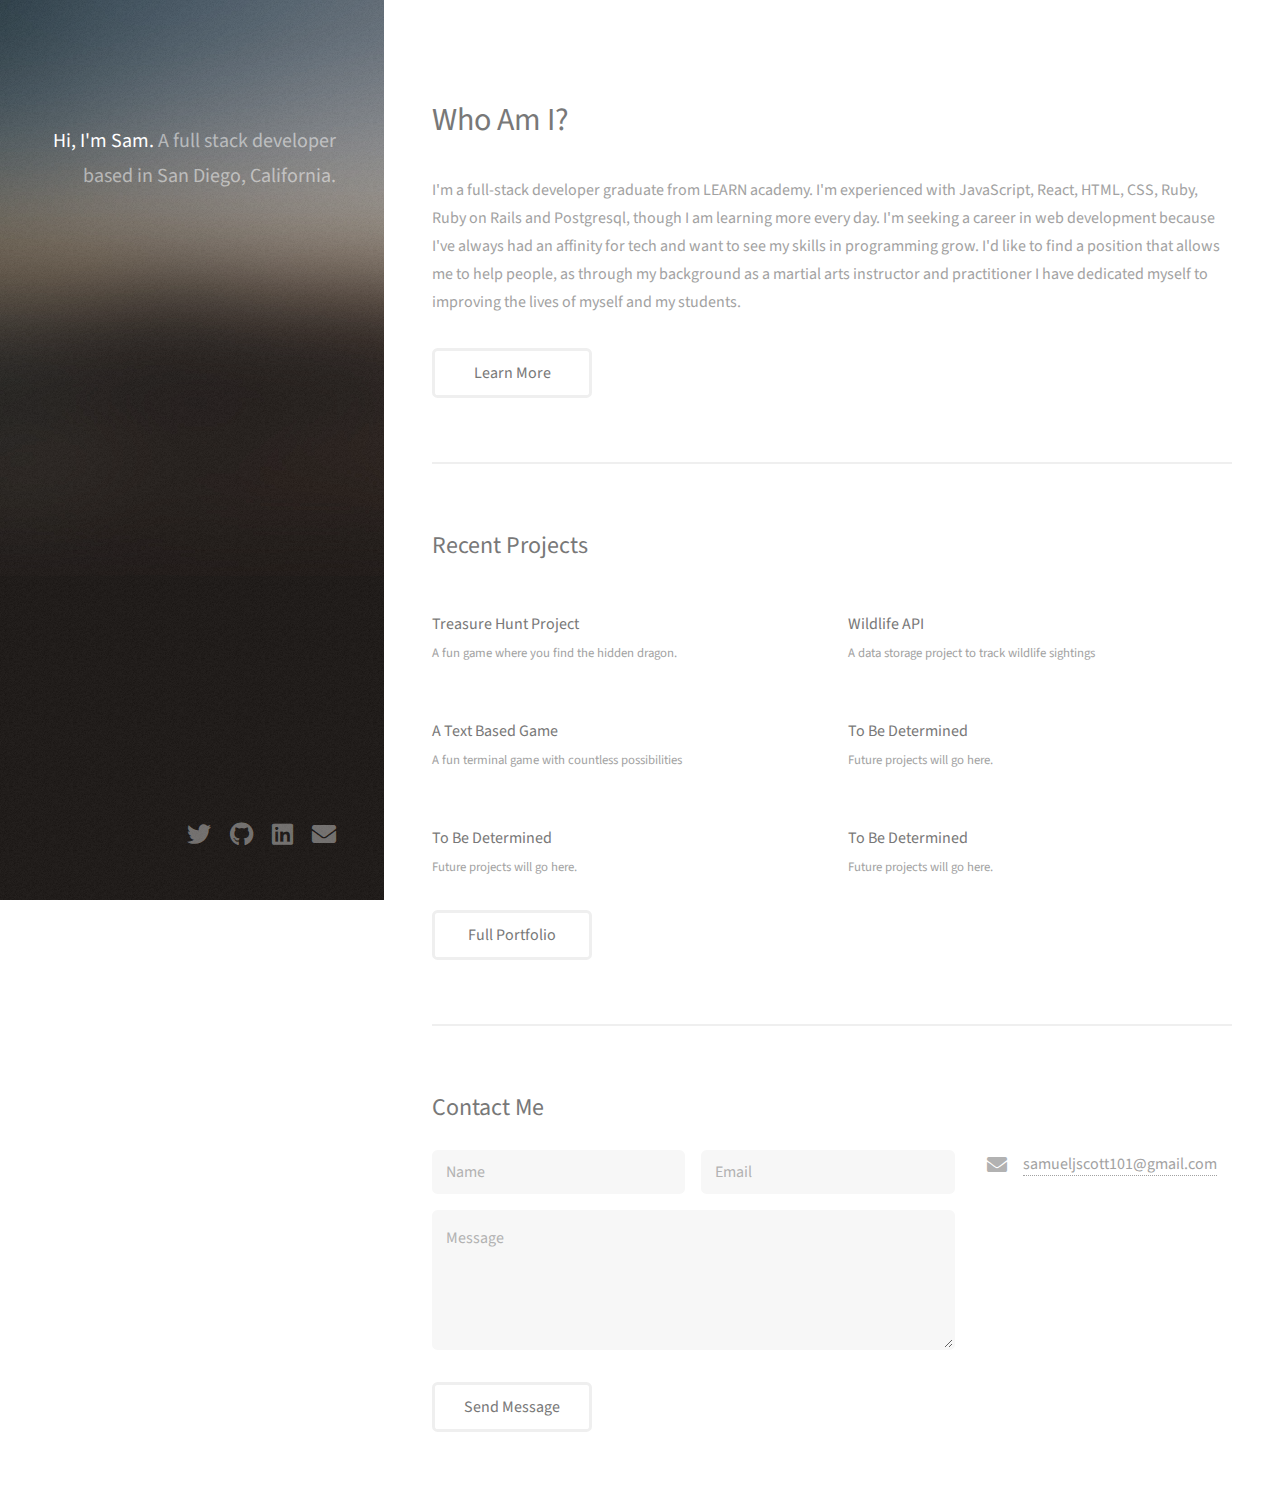
==== index.html @ 02904103 "first commit" ====
<!DOCTYPE HTML>
<!--
	Strata by HTML5 UP
	html5up.net | @ajlkn
	Free for personal and commercial use under the CCA 3.0 license (html5up.net/license)
-->
<html>
	<head>
		<title>My Portfolio</title>
		<meta charset="utf-8" />
		<meta name="viewport" content="width=device-width, initial-scale=1, user-scalable=no" />
		<link rel="stylesheet" href="assets/css/main.css" />
	</head>
	<body class="is-preload">

		<!-- Header -->
			<header id="header">
				<div class="inner">
					<a href="#" class="image avatar"><img src="https://media-exp1.licdn.com/dms/image/C4E03AQEOgPoeTINF5A/profile-displayphoto-shrink_200_200/0/1663002643532?e=1668643200&v=beta&t=92mUhHcbJYJAGzETKtUBp2yFVfrN0C6-hkwJCQL7qOs" alt="" /></a>
					<h1><strong>Hi, I'm Sam.</strong> A full<br />
					stack developer <br />
					based in San Diego, California.</h1>
				</div>
			</header>

		<!-- Main -->
			<div id="main">

				<!-- One -->
					<section id="one">
						<header class="major">
							<h2>Who Am I?</h2>
						</header>
						<p>		I'm a full-stack developer graduate from LEARN academy. I'm experienced with JavaScript, React, HTML, CSS, Ruby, Ruby on Rails and Postgresql, though I am learning more every day. I'm seeking a career in web development because I've always had an affinity for tech and want to see my skills in programming grow. I'd like to find a position that allows me to help people, as through my background as a martial arts instructor and practitioner I have dedicated myself to improving the lives of myself and my students.</p>
						<ul class="actions">
							<li><a href="#" class="button">Learn More</a></li>
						</ul>
					</section>

				<!-- Two -->
					<section id="two">
						<h2>Recent Projects</h2>
						<div class="row">
							<article class="col-6 col-12-xsmall work-item">
								<a href="sanjuel.github.io" class="image fit thumb"><img src="https://www.rd.com/wp-content/uploads/2020/01/GettyImages-154237046.jpg?resize=680,453" alt="" /></a>
								<h3>Treasure Hunt Project</h3>
								<p>A fun game where you find the hidden dragon.</p>
							</article>
							<article class="col-6 col-12-xsmall work-item">
								<a href="https://github.com/learn-academy-2022-echo/wildlife-tracker-sanjuel" class="image fit thumb"><img src="https://res.cloudinary.com/dtpgi0zck/image/upload/s--JolrvVlE--/c_fill,h_580,w_860/v1/EducationHub/photos/asian-elephant-family.jpg" alt="" /></a>
								<h3>Wildlife API</h3>
								<p>A data storage project to track wildlife sightings</p>
							</article>
							<article class="col-6 col-12-xsmall work-item">
								<a href="https://github.com/sanjuel/my-text-based-game" class="image fit thumb"><img src="https://media.istockphoto.com/photos/neon-sign-board-bar-open-picture-id1285323857?k=20&m=1285323857&s=612x612&w=0&h=jeiad3pO0yytY8AEU-sG7zMI-6wfxdQrDWWQQZ725_w=" alt="" /></a>
								<h3>A Text Based Game</h3>
								<p>A fun terminal game with countless possibilities</p>
							</article>
							<article class="col-6 col-12-xsmall work-item">
								<a href="images/fulls/04.jpg" class="image fit thumb"><img src="https://img.freepik.com/free-vector/neon-style-coming-soon-glowing-background-design_1017-25516.jpg?w=2000" alt="" /></a>
								<h3>To Be Determined</h3>
								<p>Future projects will go here.</p>
							</article>
							<article class="col-6 col-12-xsmall work-item">
								<a href="images/fulls/05.jpg" class="image fit thumb"><img src="https://img.freepik.com/free-vector/neon-style-coming-soon-glowing-background-design_1017-25516.jpg?w=2000" alt="" /></a>
								<h3>To Be Determined</h3>
								<p>Future projects will go here.</p>
							</article>
							<article class="col-6 col-12-xsmall work-item">
								<a href="images/fulls/06.jpg" class="image fit thumb"><img src="https://img.freepik.com/free-vector/neon-style-coming-soon-glowing-background-design_1017-25516.jpg?w=2000" alt="" /></a>
								<h3>To Be Determined</h3>
								<p>Future projects will go here.</p>
							</article>
						</div>
						<ul class="actions">
							<li><a href="#" class="button">Full Portfolio</a></li>
						</ul>
					</section>

				<!-- Three -->
					<section id="three">
						<h2>Contact Me</h2>
						<div class="row">
							<div class="col-8 col-12-small">
								<form method="post" action="#">
									<div class="row gtr-uniform gtr-50">
										<div class="col-6 col-12-xsmall"><input type="text" name="name" id="name" placeholder="Name" /></div>
										<div class="col-6 col-12-xsmall"><input type="email" name="email" id="email" placeholder="Email" /></div>
										<div class="col-12"><textarea name="message" id="message" placeholder="Message" rows="4"></textarea></div>
									</div>
								</form>
								<ul class="actions">
									<li><input type="submit" value="Send Message" /></li>
								</ul>
							</div>
							<div class="col-4 col-12-small">
								<ul class="labeled-icons">
									<li>
										<h3 class="icon solid fa-envelope"><span class="label">Email</span></h3>
										<a href="#">samueljscott101@gmail.com</a>
									</li>
								</ul>
							</div>
						</div>
					</section>

				<!-- Four -->
				<!--
					<section id="four">
						<h2>Elements</h2>

						<section>
							<h4>Text</h4>
							<p>This is <b>bold</b> and this is <strong>strong</strong>. This is <i>italic</i> and this is <em>emphasized</em>.
							This is <sup>superscript</sup> text and this is <sub>subscript</sub> text.
							This is <u>underlined</u> and this is code: <code>for (;;) { ... }</code>. Finally, <a href="#">this is a link</a>.</p>
							<hr />
							<header>
								<h4>Heading with a Subtitle</h4>
								<p>Lorem ipsum dolor sit amet nullam id egestas urna aliquam</p>
							</header>
							<p>Nunc lacinia ante nunc ac lobortis. Interdum adipiscing gravida odio porttitor sem non mi integer non faucibus ornare mi ut ante amet placerat aliquet. Volutpat eu sed ante lacinia sapien lorem accumsan varius montes viverra nibh in adipiscing blandit tempus accumsan.</p>
							<header>
								<h5>Heading with a Subtitle</h5>
								<p>Lorem ipsum dolor sit amet nullam id egestas urna aliquam</p>
							</header>
							<p>Nunc lacinia ante nunc ac lobortis. Interdum adipiscing gravida odio porttitor sem non mi integer non faucibus ornare mi ut ante amet placerat aliquet. Volutpat eu sed ante lacinia sapien lorem accumsan varius montes viverra nibh in adipiscing blandit tempus accumsan.</p>
							<hr />
							<h2>Heading Level 2</h2>
							<h3>Heading Level 3</h3>
							<h4>Heading Level 4</h4>
							<h5>Heading Level 5</h5>
							<h6>Heading Level 6</h6>
							<hr />
							<h5>Blockquote</h5>
							<blockquote>Fringilla nisl. Donec accumsan interdum nisi, quis tincidunt felis sagittis eget tempus euismod. Vestibulum ante ipsum primis in faucibus vestibulum. Blandit adipiscing eu felis iaculis volutpat ac adipiscing accumsan faucibus. Vestibulum ante ipsum primis in faucibus lorem ipsum dolor sit amet nullam adipiscing eu felis.</blockquote>
							<h5>Preformatted</h5>
							<pre><code>i = 0;

while (!deck.isInOrder()) {
print 'Iteration ' + i;
deck.shuffle();
i++;
}

print 'It took ' + i + ' iterations to sort the deck.';</code></pre>
						</section>

						<section>
							<h4>Lists</h4>
							<div class="row">
								<div class="col-6 col-12-xsmall">
									<h5>Unordered</h5>
									<ul>
										<li>Dolor pulvinar etiam magna etiam.</li>
										<li>Sagittis adipiscing lorem eleifend.</li>
										<li>Felis enim feugiat dolore viverra.</li>
									</ul>
									<h5>Alternate</h5>
									<ul class="alt">
										<li>Dolor pulvinar etiam magna etiam.</li>
										<li>Sagittis adipiscing lorem eleifend.</li>
										<li>Felis enim feugiat dolore viverra.</li>
									</ul>
								</div>
								<div class="col-6 col-12-xsmall">
									<h5>Ordered</h5>
									<ol>
										<li>Dolor pulvinar etiam magna etiam.</li>
										<li>Etiam vel felis at lorem sed viverra.</li>
										<li>Felis enim feugiat dolore viverra.</li>
										<li>Dolor pulvinar etiam magna etiam.</li>
										<li>Etiam vel felis at lorem sed viverra.</li>
										<li>Felis enim feugiat dolore viverra.</li>
									</ol>
									<h5>Icons</h5>
									<ul class="icons">
										<li><a href="#" class="icon brands fa-twitter"><span class="label">Twitter</span></a></li>
										<li><a href="#" class="icon brands fa-facebook-f"><span class="label">Facebook</span></a></li>
										<li><a href="#" class="icon brands fa-instagram"><span class="label">Instagram</span></a></li>
										<li><a href="#" class="icon brands fa-github"><span class="label">Github</span></a></li>
										<li><a href="#" class="icon brands fa-dribbble"><span class="label">Dribbble</span></a></li>
										<li><a href="#" class="icon brands fa-tumblr"><span class="label">Tumblr</span></a></li>
									</ul>
								</div>
							</div>
							<h5>Actions</h5>
							<ul class="actions">
								<li><a href="#" class="button primary">Default</a></li>
								<li><a href="#" class="button">Default</a></li>
							</ul>
							<ul class="actions small">
								<li><a href="#" class="button primary small">Small</a></li>
								<li><a href="#" class="button small">Small</a></li>
							</ul>
							<div class="row">
								<div class="col-6 col-12-small">
									<ul class="actions stacked">
										<li><a href="#" class="button primary">Default</a></li>
										<li><a href="#" class="button">Default</a></li>
									</ul>
								</div>
								<div class="col-6 col-12-small">
									<ul class="actions stacked">
										<li><a href="#" class="button primary small">Small</a></li>
										<li><a href="#" class="button small">Small</a></li>
									</ul>
								</div>
								<div class="col-6 col-12-small">
									<ul class="actions stacked">
										<li><a href="#" class="button primary fit">Default</a></li>
										<li><a href="#" class="button fit">Default</a></li>
									</ul>
								</div>
								<div class="col-6 col-12-small">
									<ul class="actions stacked">
										<li><a href="#" class="button primary small fit">Small</a></li>
										<li><a href="#" class="button small fit">Small</a></li>
									</ul>
								</div>
							</div>
						</section>

						<section>
							<h4>Table</h4>
							<h5>Default</h5>
							<div class="table-wrapper">
								<table>
									<thead>
										<tr>
											<th>Name</th>
											<th>Description</th>
											<th>Price</th>
										</tr>
									</thead>
									<tbody>
										<tr>
											<td>Item One</td>
											<td>Ante turpis integer aliquet porttitor.</td>
											<td>29.99</td>
										</tr>
										<tr>
											<td>Item Two</td>
											<td>Vis ac commodo adipiscing arcu aliquet.</td>
											<td>19.99</td>
										</tr>
										<tr>
											<td>Item Three</td>
											<td> Morbi faucibus arcu accumsan lorem.</td>
											<td>29.99</td>
										</tr>
										<tr>
											<td>Item Four</td>
											<td>Vitae integer tempus condimentum.</td>
											<td>19.99</td>
										</tr>
										<tr>
											<td>Item Five</td>
											<td>Ante turpis integer aliquet porttitor.</td>
											<td>29.99</td>
										</tr>
									</tbody>
									<tfoot>
										<tr>
											<td colspan="2"></td>
											<td>100.00</td>
										</tr>
									</tfoot>
								</table>
							</div>

							<h5>Alternate</h5>
							<div class="table-wrapper">
								<table class="alt">
									<thead>
										<tr>
											<th>Name</th>
											<th>Description</th>
											<th>Price</th>
										</tr>
									</thead>
									<tbody>
										<tr>
											<td>Item One</td>
											<td>Ante turpis integer aliquet porttitor.</td>
											<td>29.99</td>
										</tr>
										<tr>
											<td>Item Two</td>
											<td>Vis ac commodo adipiscing arcu aliquet.</td>
											<td>19.99</td>
										</tr>
										<tr>
											<td>Item Three</td>
											<td> Morbi faucibus arcu accumsan lorem.</td>
											<td>29.99</td>
										</tr>
										<tr>
											<td>Item Four</td>
											<td>Vitae integer tempus condimentum.</td>
											<td>19.99</td>
										</tr>
										<tr>
											<td>Item Five</td>
											<td>Ante turpis integer aliquet porttitor.</td>
											<td>29.99</td>
										</tr>
									</tbody>
									<tfoot>
										<tr>
											<td colspan="2"></td>
											<td>100.00</td>
										</tr>
									</tfoot>
								</table>
							</div>
						</section>

						<section>
							<h4>Buttons</h4>
							<ul class="actions">
								<li><a href="#" class="button primary">Primary</a></li>
								<li><a href="#" class="button">Default</a></li>
							</ul>
							<ul class="actions">
								<li><a href="#" class="button large">Large</a></li>
								<li><a href="#" class="button">Default</a></li>
								<li><a href="#" class="button small">Small</a></li>
							</ul>
							<ul class="actions fit">
								<li><a href="#" class="button primary fit">Fit</a></li>
								<li><a href="#" class="button fit">Fit</a></li>
							</ul>
							<ul class="actions fit small">
								<li><a href="#" class="button primary fit small">Fit + Small</a></li>
								<li><a href="#" class="button fit small">Fit + Small</a></li>
							</ul>
							<ul class="actions">
								<li><a href="#" class="button primary icon solid fa-download">Icon</a></li>
								<li><a href="#" class="button icon solid fa-download">Icon</a></li>
							</ul>
							<ul class="actions">
								<li><span class="button primary disabled">Primary</span></li>
								<li><span class="button disabled">Default</span></li>
							</ul>
						</section>

						<section>
							<h4>Form</h4>
							<form method="post" action="#">
								<div class="row gtr-uniform gtr-50">
									<div class="col-6 col-12-xsmall">
										<input type="text" name="demo-name" id="demo-name" value="" placeholder="Name" />
									</div>
									<div class="col-6 col-12-xsmall">
										<input type="email" name="demo-email" id="demo-email" value="" placeholder="Email" />
									</div>
									<div class="col-12">
										<select name="demo-category" id="demo-category">
											<option value="">- Category -</option>
											<option value="1">Manufacturing</option>
											<option value="1">Shipping</option>
											<option value="1">Administration</option>
											<option value="1">Human Resources</option>
										</select>
									</div>
									<div class="col-4 col-12-small">
										<input type="radio" id="demo-priority-low" name="demo-priority" checked>
										<label for="demo-priority-low">Low Priority</label>
									</div>
									<div class="col-4 col-12-small">
										<input type="radio" id="demo-priority-normal" name="demo-priority">
										<label for="demo-priority-normal">Normal Priority</label>
									</div>
									<div class="col-4 col-12-small">
										<input type="radio" id="demo-priority-high" name="demo-priority">
										<label for="demo-priority-high">High Priority</label>
									</div>
									<div class="col-6 col-12-small">
										<input type="checkbox" id="demo-copy" name="demo-copy">
										<label for="demo-copy">Email me a copy of this message</label>
									</div>
									<div class="col-6 col-12-small">
										<input type="checkbox" id="demo-human" name="demo-human" checked>
										<label for="demo-human">I am a human and not a robot</label>
									</div>
									<div class="col-12">
										<textarea name="demo-message" id="demo-message" placeholder="Enter your message" rows="6"></textarea>
									</div>
									<div class="col-12">
										<ul class="actions">
											<li><input type="submit" value="Send Message" class="primary" /></li>
											<li><input type="reset" value="Reset" /></li>
										</ul>
									</div>
								</div>
							</form>
						</section>

						<section>
							<h4>Image</h4>
							<h5>Fit</h5>
							<div class="box alt">
								<div class="row gtr-50 gtr-uniform">
									<div class="col-12"><span class="image fit"><img src="images/fulls/05.jpg" alt="" /></span></div>
									<div class="col-4"><span class="image fit"><img src="images/thumbs/01.jpg" alt="" /></span></div>
									<div class="col-4"><span class="image fit"><img src="images/thumbs/02.jpg" alt="" /></span></div>
									<div class="col-4"><span class="image fit"><img src="images/thumbs/03.jpg" alt="" /></span></div>
									<div class="col-4"><span class="image fit"><img src="images/thumbs/04.jpg" alt="" /></span></div>
									<div class="col-4"><span class="image fit"><img src="images/thumbs/05.jpg" alt="" /></span></div>
									<div class="col-4"><span class="image fit"><img src="images/thumbs/06.jpg" alt="" /></span></div>
									<div class="col-4"><span class="image fit"><img src="images/thumbs/03.jpg" alt="" /></span></div>
									<div class="col-4"><span class="image fit"><img src="images/thumbs/02.jpg" alt="" /></span></div>
									<div class="col-4"><span class="image fit"><img src="images/thumbs/01.jpg" alt="" /></span></div>
								</div>
							</div>
							<h5>Left &amp; Right</h5>
							<p><span class="image left"><img src="images/avatar.jpg" alt="" /></span>Fringilla nisl. Donec accumsan interdum nisi, quis tincidunt felis sagittis eget. tempus euismod. Vestibulum ante ipsum primis in faucibus vestibulum. Blandit adipiscing eu felis iaculis volutpat ac adipiscing accumsan eu faucibus. Integer ac pellentesque praesent tincidunt felis sagittis eget. tempus euismod. Vestibulum ante ipsum primis in faucibus vestibulum. Blandit adipiscing eu felis iaculis volutpat ac adipiscing accumsan eu faucibus. Integer ac pellentesque praesent. Donec accumsan interdum nisi, quis tincidunt felis sagittis eget. tempus euismod. Vestibulum ante ipsum primis in faucibus vestibulum. Blandit adipiscing eu felis iaculis volutpat ac adipiscing accumsan eu faucibus. Integer ac pellentesque praesent tincidunt felis sagittis eget. tempus euismod. Vestibulum ante ipsum primis in faucibus vestibulum. Blandit adipiscing eu felis iaculis volutpat ac adipiscing accumsan eu faucibus. Integer ac pellentesque praesent.</p>
							<p><span class="image right"><img src="images/avatar.jpg" alt="" /></span>Fringilla nisl. Donec accumsan interdum nisi, quis tincidunt felis sagittis eget. tempus euismod. Vestibulum ante ipsum primis in faucibus vestibulum. Blandit adipiscing eu felis iaculis volutpat ac adipiscing accumsan eu faucibus. Integer ac pellentesque praesent tincidunt felis sagittis eget. tempus euismod. Vestibulum ante ipsum primis in faucibus vestibulum. Blandit adipiscing eu felis iaculis volutpat ac adipiscing accumsan eu faucibus. Integer ac pellentesque praesent. Donec accumsan interdum nisi, quis tincidunt felis sagittis eget. tempus euismod. Vestibulum ante ipsum primis in faucibus vestibulum. Blandit adipiscing eu felis iaculis volutpat ac adipiscing accumsan eu faucibus. Integer ac pellentesque praesent tincidunt felis sagittis eget. tempus euismod. Vestibulum ante ipsum primis in faucibus vestibulum. Blandit adipiscing eu felis iaculis volutpat ac adipiscing accumsan eu faucibus. Integer ac pellentesque praesent.</p>
						</section>

					</section>
				-->

			</div>

		<!-- Footer -->
			<footer id="footer">
				<div class="inner">
					<ul class="icons">
						<li><a href="twitter.com" class="icon brands fa-twitter"><span class="label">Twitter</span></a></li>
						<li><a href="https://github.com/sanjuel" class="icon brands fa-github"><span class="label">Github</span></a></li>
						<li><a href="https://www.linkedin.com/in/samuel-scott-37a3511b7/" class="icon brands fa-linkedin"><span class="label">LinkedIn</span></a></li>
						<li><a href="#" class="icon solid fa-envelope"><span class="label">Email</span></a></li>
					</ul>
				</div>
			</footer>

		<!-- Scripts -->
			<script src="assets/js/jquery.min.js"></script>
			<script src="assets/js/jquery.poptrox.min.js"></script>
			<script src="assets/js/browser.min.js"></script>
			<script src="assets/js/breakpoints.min.js"></script>
			<script src="assets/js/util.js"></script>
			<script src="assets/js/main.js"></script>

	</body>
</html>
---- assets/css/main.css ----
@import url("fontawesome-all.min.css");
@import url("https://fonts.googleapis.com/css?family=Source+Sans+Pro:400,400italic");

/*
	Strata by HTML5 UP
	html5up.net | @ajlkn
	Free for personal and commercial use under the CCA 3.0 license (html5up.net/license)
*/

html, body, div, span, applet, object,
iframe, h1, h2, h3, h4, h5, h6, p, blockquote,
pre, a, abbr, acronym, address, big, cite,
code, del, dfn, em, img, ins, kbd, q, s, samp,
small, strike, strong, sub, sup, tt, var, b,
u, i, center, dl, dt, dd, ol, ul, li, fieldset,
form, label, legend, table, caption, tbody,
tfoot, thead, tr, th, td, article, aside,
canvas, details, embed, figure, figcaption,
footer, header, hgroup, menu, nav, output, ruby,
section, summary, time, mark, audio, video {
	margin: 0;
	padding: 0;
	border: 0;
	font-size: 100%;
	font: inherit;
	vertical-align: baseline;}

article, aside, details, figcaption, figure,
footer, header, hgroup, menu, nav, section {
	display: block;}

body {
	line-height: 1;
}

ol, ul {
	list-style: none;
}

blockquote, q {
	quotes: none;
}

	blockquote:before, blockquote:after, q:before, q:after {
		content: '';
		content: none;
	}

table {
	border-collapse: collapse;
	border-spacing: 0;
}

body {
	-webkit-text-size-adjust: none;
}

mark {
	background-color: transparent;
	color: inherit;
}

input::-moz-focus-inner {
	border: 0;
	padding: 0;
}

input, select, textarea {
	-moz-appearance: none;
	-webkit-appearance: none;
	-ms-appearance: none;
	appearance: none;
}

/* Basic */

	html {
		box-sizing: border-box;
	}

	*, *:before, *:after {
		box-sizing: inherit;
	}

	body {
		background: #fff;
	}

		body.is-preload *, body.is-preload *:before, body.is-preload *:after {
			-moz-animation: none !important;
			-webkit-animation: none !important;
			-ms-animation: none !important;
			animation: none !important;
			-moz-transition: none !important;
			-webkit-transition: none !important;
			-ms-transition: none !important;
			transition: none !important;
		}

	body, input, select, textarea {
		color: #a2a2a2;
		font-family: "Source Sans Pro", Helvetica, sans-serif;
		font-size: 16pt;
		font-weight: 400;
		line-height: 1.75em;
	}

	a {
		-moz-transition: color 0.2s ease-in-out, border-color 0.2s ease-in-out;
		-webkit-transition: color 0.2s ease-in-out, border-color 0.2s ease-in-out;
		-ms-transition: color 0.2s ease-in-out, border-color 0.2s ease-in-out;
		transition: color 0.2s ease-in-out, border-color 0.2s ease-in-out;
		border-bottom: dotted 1px;
		color: #49bf9d;
		text-decoration: none;
	}

		a:hover {
			border-bottom-color: transparent;
			color: #49bf9d !important;
			text-decoration: none;
		}

	strong, b {
		color: #787878;
		font-weight: 400;
	}

	em, i {
		font-style: italic;
	}

	p {
		margin: 0 0 2em 0;
	}

	h1, h2, h3, h4, h5, h6 {
		color: #787878;
		font-weight: 400;
		line-height: 1em;
		margin: 0 0 1em 0;
	}

		h1 a, h2 a, h3 a, h4 a, h5 a, h6 a {
			color: inherit;
			text-decoration: none;
		}

	h1 {
		font-size: 2em;
		line-height: 1.5em;
	}

	h2 {
		font-size: 1.5em;
		line-height: 1.5em;
	}

	h3 {
		font-size: 1.25em;
		line-height: 1.5em;
	}

	h4 {
		font-size: 1.1em;
		line-height: 1.5em;
	}

	h5 {
		font-size: 0.9em;
		line-height: 1.5em;
	}

	h6 {
		font-size: 0.7em;
		line-height: 1.5em;
	}

	sub {
		font-size: 0.8em;
		position: relative;
		top: 0.5em;
	}

	sup {
		font-size: 0.8em;
		position: relative;
		top: -0.5em;
	}

	hr {
		border: 0;
		border-bottom: solid 2px #efefef;
		margin: 2em 0;
	}

		hr.major {
			margin: 3em 0;
		}

	blockquote {
		border-left: solid 6px #efefef;
		font-style: italic;
		margin: 0 0 2em 0;
		padding: 0.5em 0 0.5em 1.5em;
	}

	code {
		background: #f7f7f7;
		border-radius: 0.35em;
		border: solid 2px #efefef;
		font-family: "Courier New", monospace;
		font-size: 0.9em;
		margin: 0 0.25em;
		padding: 0.25em 0.65em;
	}

	pre {
		-webkit-overflow-scrolling: touch;
		font-family: "Courier New", monospace;
		font-size: 0.9em;
		margin: 0 0 2em 0;
	}

		pre code {
			display: block;
			line-height: 1.75em;
			padding: 1em 1.5em;
			overflow-x: auto;
		}

	.align-left {
		text-align: left;
	}

	.align-center {
		text-align: center;
	}

	.align-right {
		text-align: right;
	}

/* Container */

	.container {
		margin: 0 auto;
		max-width: calc(100% - 4em);
		width: 100%;
	}

		.container.xsmall {
			width: 25%;
		}

		.container.small {
			width: 50%;
		}

		.container.medium {
			width: 75%;
		}

		.container.large {
			width: 125%;
		}

		.container.xlarge {
			width: 150%;
		}

		.container.max {
			width: 100%;
		}

		@media screen and (max-width: 980px) {

			.container {
				width: 100% !important;
				max-width: 100% !important;
			}

		}

		@media screen and (max-width: 480px) {

			.container {
				max-width: calc(100% - 3em);
			}

		}

/* Row */

	.row {
		display: flex;
		flex-wrap: wrap;
		box-sizing: border-box;
		align-items: stretch;
	}

		.row > * {
			box-sizing: border-box;
		}

		.row.gtr-uniform > * > :last-child {
			margin-bottom: 0;
		}

		.row.aln-left {
			justify-content: flex-start;
		}

		.row.aln-center {
			justify-content: center;
		}

		.row.aln-right {
			justify-content: flex-end;
		}

		.row.aln-top {
			align-items: flex-start;
		}

		.row.aln-middle {
			align-items: center;
		}

		.row.aln-bottom {
			align-items: flex-end;
		}

		.row > .imp {
			order: -1;
		}

		.row > .col-1 {
			width: 8.33333%;
		}

		.row > .off-1 {
			margin-left: 8.33333%;
		}

		.row > .col-2 {
			width: 16.66667%;
		}

		.row > .off-2 {
			margin-left: 16.66667%;
		}

		.row > .col-3 {
			width: 25%;
		}

		.row > .off-3 {
			margin-left: 25%;
		}

		.row > .col-4 {
			width: 33.33333%;
		}

		.row > .off-4 {
			margin-left: 33.33333%;
		}

		.row > .col-5 {
			width: 41.66667%;
		}

		.row > .off-5 {
			margin-left: 41.66667%;
		}

		.row > .col-6 {
			width: 50%;
		}

		.row > .off-6 {
			margin-left: 50%;
		}

		.row > .col-7 {
			width: 58.33333%;
		}

		.row > .off-7 {
			margin-left: 58.33333%;
		}

		.row > .col-8 {
			width: 66.66667%;
		}

		.row > .off-8 {
			margin-left: 66.66667%;
		}

		.row > .col-9 {
			width: 75%;
		}

		.row > .off-9 {
			margin-left: 75%;
		}

		.row > .col-10 {
			width: 83.33333%;
		}

		.row > .off-10 {
			margin-left: 83.33333%;
		}

		.row > .col-11 {
			width: 91.66667%;
		}

		.row > .off-11 {
			margin-left: 91.66667%;
		}

		.row > .col-12 {
			width: 100%;
		}

		.row > .off-12 {
			margin-left: 100%;
		}

		.row.gtr-0 {
			margin-top: 0;
			margin-left: 0em;
		}

			.row.gtr-0 > * {
				padding: 0 0 0 0em;
			}

			.row.gtr-0.gtr-uniform {
				margin-top: 0em;
			}

				.row.gtr-0.gtr-uniform > * {
					padding-top: 0em;
				}

		.row.gtr-25 {
			margin-top: 0;
			margin-left: -0.625em;
		}

			.row.gtr-25 > * {
				padding: 0 0 0 0.625em;
			}

			.row.gtr-25.gtr-uniform {
				margin-top: -0.625em;
			}

				.row.gtr-25.gtr-uniform > * {
					padding-top: 0.625em;
				}

		.row.gtr-50 {
			margin-top: 0;
			margin-left: -1.25em;
		}

			.row.gtr-50 > * {
				padding: 0 0 0 1.25em;
			}

			.row.gtr-50.gtr-uniform {
				margin-top: -1.25em;
			}

				.row.gtr-50.gtr-uniform > * {
					padding-top: 1.25em;
				}

		.row {
			margin-top: 0;
			margin-left: -2.5em;
		}

			.row > * {
				padding: 0 0 0 2.5em;
			}

			.row.gtr-uniform {
				margin-top: -2.5em;
			}

				.row.gtr-uniform > * {
					padding-top: 2.5em;
				}

		.row.gtr-150 {
			margin-top: 0;
			margin-left: -3.75em;
		}

			.row.gtr-150 > * {
				padding: 0 0 0 3.75em;
			}

			.row.gtr-150.gtr-uniform {
				margin-top: -3.75em;
			}

				.row.gtr-150.gtr-uniform > * {
					padding-top: 3.75em;
				}

		.row.gtr-200 {
			margin-top: 0;
			margin-left: -5em;
		}

			.row.gtr-200 > * {
				padding: 0 0 0 5em;
			}

			.row.gtr-200.gtr-uniform {
				margin-top: -5em;
			}

				.row.gtr-200.gtr-uniform > * {
					padding-top: 5em;
				}

		@media screen and (max-width: 1800px) {

			.row {
				display: flex;
				flex-wrap: wrap;
				box-sizing: border-box;
				align-items: stretch;
			}

				.row > * {
					box-sizing: border-box;
				}

				.row.gtr-uniform > * > :last-child {
					margin-bottom: 0;
				}

				.row.aln-left {
					justify-content: flex-start;
				}

				.row.aln-center {
					justify-content: center;
				}

				.row.aln-right {
					justify-content: flex-end;
				}

				.row.aln-top {
					align-items: flex-start;
				}

				.row.aln-middle {
					align-items: center;
				}

				.row.aln-bottom {
					align-items: flex-end;
				}

				.row > .imp-xlarge {
					order: -1;
				}

				.row > .col-1-xlarge {
					width: 8.33333%;
				}

				.row > .off-1-xlarge {
					margin-left: 8.33333%;
				}

				.row > .col-2-xlarge {
					width: 16.66667%;
				}

				.row > .off-2-xlarge {
					margin-left: 16.66667%;
				}

				.row > .col-3-xlarge {
					width: 25%;
				}

				.row > .off-3-xlarge {
					margin-left: 25%;
				}

				.row > .col-4-xlarge {
					width: 33.33333%;
				}

				.row > .off-4-xlarge {
					margin-left: 33.33333%;
				}

				.row > .col-5-xlarge {
					width: 41.66667%;
				}

				.row > .off-5-xlarge {
					margin-left: 41.66667%;
				}

				.row > .col-6-xlarge {
					width: 50%;
				}

				.row > .off-6-xlarge {
					margin-left: 50%;
				}

				.row > .col-7-xlarge {
					width: 58.33333%;
				}

				.row > .off-7-xlarge {
					margin-left: 58.33333%;
				}

				.row > .col-8-xlarge {
					width: 66.66667%;
				}

				.row > .off-8-xlarge {
					margin-left: 66.66667%;
				}

				.row > .col-9-xlarge {
					width: 75%;
				}

				.row > .off-9-xlarge {
					margin-left: 75%;
				}

				.row > .col-10-xlarge {
					width: 83.33333%;
				}

				.row > .off-10-xlarge {
					margin-left: 83.33333%;
				}

				.row > .col-11-xlarge {
					width: 91.66667%;
				}

				.row > .off-11-xlarge {
					margin-left: 91.66667%;
				}

				.row > .col-12-xlarge {
					width: 100%;
				}

				.row > .off-12-xlarge {
					margin-left: 100%;
				}

				.row.gtr-0 {
					margin-top: 0;
					margin-left: 0em;
				}

					.row.gtr-0 > * {
						padding: 0 0 0 0em;
					}

					.row.gtr-0.gtr-uniform {
						margin-top: 0em;
					}

						.row.gtr-0.gtr-uniform > * {
							padding-top: 0em;
						}

				.row.gtr-25 {
					margin-top: 0;
					margin-left: -0.625em;
				}

					.row.gtr-25 > * {
						padding: 0 0 0 0.625em;
					}

					.row.gtr-25.gtr-uniform {
						margin-top: -0.625em;
					}

						.row.gtr-25.gtr-uniform > * {
							padding-top: 0.625em;
						}

				.row.gtr-50 {
					margin-top: 0;
					margin-left: -1.25em;
				}

					.row.gtr-50 > * {
						padding: 0 0 0 1.25em;
					}

					.row.gtr-50.gtr-uniform {
						margin-top: -1.25em;
					}

						.row.gtr-50.gtr-uniform > * {
							padding-top: 1.25em;
						}

				.row {
					margin-top: 0;
					margin-left: -2.5em;
				}

					.row > * {
						padding: 0 0 0 2.5em;
					}

					.row.gtr-uniform {
						margin-top: -2.5em;
					}

						.row.gtr-uniform > * {
							padding-top: 2.5em;
						}

				.row.gtr-150 {
					margin-top: 0;
					margin-left: -3.75em;
				}

					.row.gtr-150 > * {
						padding: 0 0 0 3.75em;
					}

					.row.gtr-150.gtr-uniform {
						margin-top: -3.75em;
					}

						.row.gtr-150.gtr-uniform > * {
							padding-top: 3.75em;
						}

				.row.gtr-200 {
					margin-top: 0;
					margin-left: -5em;
				}

					.row.gtr-200 > * {
						padding: 0 0 0 5em;
					}

					.row.gtr-200.gtr-uniform {
						margin-top: -5em;
					}

						.row.gtr-200.gtr-uniform > * {
							padding-top: 5em;
						}

		}

		@media screen and (max-width: 1280px) {

			.row {
				display: flex;
				flex-wrap: wrap;
				box-sizing: border-box;
				align-items: stretch;
			}

				.row > * {
					box-sizing: border-box;
				}

				.row.gtr-uniform > * > :last-child {
					margin-bottom: 0;
				}

				.row.aln-left {
					justify-content: flex-start;
				}

				.row.aln-center {
					justify-content: center;
				}

				.row.aln-right {
					justify-content: flex-end;
				}

				.row.aln-top {
					align-items: flex-start;
				}

				.row.aln-middle {
					align-items: center;
				}

				.row.aln-bottom {
					align-items: flex-end;
				}

				.row > .imp-large {
					order: -1;
				}

				.row > .col-1-large {
					width: 8.33333%;
				}

				.row > .off-1-large {
					margin-left: 8.33333%;
				}

				.row > .col-2-large {
					width: 16.66667%;
				}

				.row > .off-2-large {
					margin-left: 16.66667%;
				}

				.row > .col-3-large {
					width: 25%;
				}

				.row > .off-3-large {
					margin-left: 25%;
				}

				.row > .col-4-large {
					width: 33.33333%;
				}

				.row > .off-4-large {
					margin-left: 33.33333%;
				}

				.row > .col-5-large {
					width: 41.66667%;
				}

				.row > .off-5-large {
					margin-left: 41.66667%;
				}

				.row > .col-6-large {
					width: 50%;
				}

				.row > .off-6-large {
					margin-left: 50%;
				}

				.row > .col-7-large {
					width: 58.33333%;
				}

				.row > .off-7-large {
					margin-left: 58.33333%;
				}

				.row > .col-8-large {
					width: 66.66667%;
				}

				.row > .off-8-large {
					margin-left: 66.66667%;
				}

				.row > .col-9-large {
					width: 75%;
				}

				.row > .off-9-large {
					margin-left: 75%;
				}

				.row > .col-10-large {
					width: 83.33333%;
				}

				.row > .off-10-large {
					margin-left: 83.33333%;
				}

				.row > .col-11-large {
					width: 91.66667%;
				}

				.row > .off-11-large {
					margin-left: 91.66667%;
				}

				.row > .col-12-large {
					width: 100%;
				}

				.row > .off-12-large {
					margin-left: 100%;
				}

				.row.gtr-0 {
					margin-top: 0;
					margin-left: 0em;
				}

					.row.gtr-0 > * {
						padding: 0 0 0 0em;
					}

					.row.gtr-0.gtr-uniform {
						margin-top: 0em;
					}

						.row.gtr-0.gtr-uniform > * {
							padding-top: 0em;
						}

				.row.gtr-25 {
					margin-top: 0;
					margin-left: -0.5em;
				}

					.row.gtr-25 > * {
						padding: 0 0 0 0.5em;
					}

					.row.gtr-25.gtr-uniform {
						margin-top: -0.5em;
					}

						.row.gtr-25.gtr-uniform > * {
							padding-top: 0.5em;
						}

				.row.gtr-50 {
					margin-top: 0;
					margin-left: -1em;
				}

					.row.gtr-50 > * {
						padding: 0 0 0 1em;
					}

					.row.gtr-50.gtr-uniform {
						margin-top: -1em;
					}

						.row.gtr-50.gtr-uniform > * {
							padding-top: 1em;
						}

				.row {
					margin-top: 0;
					margin-left: -2em;
				}

					.row > * {
						padding: 0 0 0 2em;
					}

					.row.gtr-uniform {
						margin-top: -2em;
					}

						.row.gtr-uniform > * {
							padding-top: 2em;
						}

				.row.gtr-150 {
					margin-top: 0;
					margin-left: -3em;
				}

					.row.gtr-150 > * {
						padding: 0 0 0 3em;
					}

					.row.gtr-150.gtr-uniform {
						margin-top: -3em;
					}

						.row.gtr-150.gtr-uniform > * {
							padding-top: 3em;
						}

				.row.gtr-200 {
					margin-top: 0;
					margin-left: -4em;
				}

					.row.gtr-200 > * {
						padding: 0 0 0 4em;
					}

					.row.gtr-200.gtr-uniform {
						margin-top: -4em;
					}

						.row.gtr-200.gtr-uniform > * {
							padding-top: 4em;
						}

		}

		@media screen and (max-width: 980px) {

			.row {
				display: flex;
				flex-wrap: wrap;
				box-sizing: border-box;
				align-items: stretch;
			}

				.row > * {
					box-sizing: border-box;
				}

				.row.gtr-uniform > * > :last-child {
					margin-bottom: 0;
				}

				.row.aln-left {
					justify-content: flex-start;
				}

				.row.aln-center {
					justify-content: center;
				}

				.row.aln-right {
					justify-content: flex-end;
				}

				.row.aln-top {
					align-items: flex-start;
				}

				.row.aln-middle {
					align-items: center;
				}

				.row.aln-bottom {
					align-items: flex-end;
				}

				.row > .imp-medium {
					order: -1;
				}

				.row > .col-1-medium {
					width: 8.33333%;
				}

				.row > .off-1-medium {
					margin-left: 8.33333%;
				}

				.row > .col-2-medium {
					width: 16.66667%;
				}

				.row > .off-2-medium {
					margin-left: 16.66667%;
				}

				.row > .col-3-medium {
					width: 25%;
				}

				.row > .off-3-medium {
					margin-left: 25%;
				}

				.row > .col-4-medium {
					width: 33.33333%;
				}

				.row > .off-4-medium {
					margin-left: 33.33333%;
				}

				.row > .col-5-medium {
					width: 41.66667%;
				}

				.row > .off-5-medium {
					margin-left: 41.66667%;
				}

				.row > .col-6-medium {
					width: 50%;
				}

				.row > .off-6-medium {
					margin-left: 50%;
				}

				.row > .col-7-medium {
					width: 58.33333%;
				}

				.row > .off-7-medium {
					margin-left: 58.33333%;
				}

				.row > .col-8-medium {
					width: 66.66667%;
				}

				.row > .off-8-medium {
					margin-left: 66.66667%;
				}

				.row > .col-9-medium {
					width: 75%;
				}

				.row > .off-9-medium {
					margin-left: 75%;
				}

				.row > .col-10-medium {
					width: 83.33333%;
				}

				.row > .off-10-medium {
					margin-left: 83.33333%;
				}

				.row > .col-11-medium {
					width: 91.66667%;
				}

				.row > .off-11-medium {
					margin-left: 91.66667%;
				}

				.row > .col-12-medium {
					width: 100%;
				}

				.row > .off-12-medium {
					margin-left: 100%;
				}

				.row.gtr-0 {
					margin-top: 0;
					margin-left: 0em;
				}

					.row.gtr-0 > * {
						padding: 0 0 0 0em;
					}

					.row.gtr-0.gtr-uniform {
						margin-top: 0em;
					}

						.row.gtr-0.gtr-uniform > * {
							padding-top: 0em;
						}

				.row.gtr-25 {
					margin-top: 0;
					margin-left: -0.5em;
				}

					.row.gtr-25 > * {
						padding: 0 0 0 0.5em;
					}

					.row.gtr-25.gtr-uniform {
						margin-top: -0.5em;
					}

						.row.gtr-25.gtr-uniform > * {
							padding-top: 0.5em;
						}

				.row.gtr-50 {
					margin-top: 0;
					margin-left: -1em;
				}

					.row.gtr-50 > * {
						padding: 0 0 0 1em;
					}

					.row.gtr-50.gtr-uniform {
						margin-top: -1em;
					}

						.row.gtr-50.gtr-uniform > * {
							padding-top: 1em;
						}

				.row {
					margin-top: 0;
					margin-left: -2em;
				}

					.row > * {
						padding: 0 0 0 2em;
					}

					.row.gtr-uniform {
						margin-top: -2em;
					}

						.row.gtr-uniform > * {
							padding-top: 2em;
						}

				.row.gtr-150 {
					margin-top: 0;
					margin-left: -3em;
				}

					.row.gtr-150 > * {
						padding: 0 0 0 3em;
					}

					.row.gtr-150.gtr-uniform {
						margin-top: -3em;
					}

						.row.gtr-150.gtr-uniform > * {
							padding-top: 3em;
						}

				.row.gtr-200 {
					margin-top: 0;
					margin-left: -4em;
				}

					.row.gtr-200 > * {
						padding: 0 0 0 4em;
					}

					.row.gtr-200.gtr-uniform {
						margin-top: -4em;
					}

						.row.gtr-200.gtr-uniform > * {
							padding-top: 4em;
						}

		}

		@media screen and (max-width: 736px) {

			.row {
				display: flex;
				flex-wrap: wrap;
				box-sizing: border-box;
				align-items: stretch;
			}

				.row > * {
					box-sizing: border-box;
				}

				.row.gtr-uniform > * > :last-child {
					margin-bottom: 0;
				}

				.row.aln-left {
					justify-content: flex-start;
				}

				.row.aln-center {
					justify-content: center;
				}

				.row.aln-right {
					justify-content: flex-end;
				}

				.row.aln-top {
					align-items: flex-start;
				}

				.row.aln-middle {
					align-items: center;
				}

				.row.aln-bottom {
					align-items: flex-end;
				}

				.row > .imp-small {
					order: -1;
				}

				.row > .col-1-small {
					width: 8.33333%;
				}

				.row > .off-1-small {
					margin-left: 8.33333%;
				}

				.row > .col-2-small {
					width: 16.66667%;
				}

				.row > .off-2-small {
					margin-left: 16.66667%;
				}

				.row > .col-3-small {
					width: 25%;
				}

				.row > .off-3-small {
					margin-left: 25%;
				}

				.row > .col-4-small {
					width: 33.33333%;
				}

				.row > .off-4-small {
					margin-left: 33.33333%;
				}

				.row > .col-5-small {
					width: 41.66667%;
				}

				.row > .off-5-small {
					margin-left: 41.66667%;
				}

				.row > .col-6-small {
					width: 50%;
				}

				.row > .off-6-small {
					margin-left: 50%;
				}

				.row > .col-7-small {
					width: 58.33333%;
				}

				.row > .off-7-small {
					margin-left: 58.33333%;
				}

				.row > .col-8-small {
					width: 66.66667%;
				}

				.row > .off-8-small {
					margin-left: 66.66667%;
				}

				.row > .col-9-small {
					width: 75%;
				}

				.row > .off-9-small {
					margin-left: 75%;
				}

				.row > .col-10-small {
					width: 83.33333%;
				}

				.row > .off-10-small {
					margin-left: 83.33333%;
				}

				.row > .col-11-small {
					width: 91.66667%;
				}

				.row > .off-11-small {
					margin-left: 91.66667%;
				}

				.row > .col-12-small {
					width: 100%;
				}

				.row > .off-12-small {
					margin-left: 100%;
				}

				.row.gtr-0 {
					margin-top: 0;
					margin-left: 0em;
				}

					.row.gtr-0 > * {
						padding: 0 0 0 0em;
					}

					.row.gtr-0.gtr-uniform {
						margin-top: 0em;
					}

						.row.gtr-0.gtr-uniform > * {
							padding-top: 0em;
						}

				.row.gtr-25 {
					margin-top: 0;
					margin-left: -0.375em;
				}

					.row.gtr-25 > * {
						padding: 0 0 0 0.375em;
					}

					.row.gtr-25.gtr-uniform {
						margin-top: -0.375em;
					}

						.row.gtr-25.gtr-uniform > * {
							padding-top: 0.375em;
						}

				.row.gtr-50 {
					margin-top: 0;
					margin-left: -0.75em;
				}

					.row.gtr-50 > * {
						padding: 0 0 0 0.75em;
					}

					.row.gtr-50.gtr-uniform {
						margin-top: -0.75em;
					}

						.row.gtr-50.gtr-uniform > * {
							padding-top: 0.75em;
						}

				.row {
					margin-top: 0;
					margin-left: -1.5em;
				}

					.row > * {
						padding: 0 0 0 1.5em;
					}

					.row.gtr-uniform {
						margin-top: -1.5em;
					}

						.row.gtr-uniform > * {
							padding-top: 1.5em;
						}

				.row.gtr-150 {
					margin-top: 0;
					margin-left: -2.25em;
				}

					.row.gtr-150 > * {
						padding: 0 0 0 2.25em;
					}

					.row.gtr-150.gtr-uniform {
						margin-top: -2.25em;
					}

						.row.gtr-150.gtr-uniform > * {
							padding-top: 2.25em;
						}

				.row.gtr-200 {
					margin-top: 0;
					margin-left: -3em;
				}

					.row.gtr-200 > * {
						padding: 0 0 0 3em;
					}

					.row.gtr-200.gtr-uniform {
						margin-top: -3em;
					}

						.row.gtr-200.gtr-uniform > * {
							padding-top: 3em;
						}

		}

		@media screen and (max-width: 480px) {

			.row {
				display: flex;
				flex-wrap: wrap;
				box-sizing: border-box;
				align-items: stretch;
			}

				.row > * {
					box-sizing: border-box;
				}

				.row.gtr-uniform > * > :last-child {
					margin-bottom: 0;
				}

				.row.aln-left {
					justify-content: flex-start;
				}

				.row.aln-center {
					justify-content: center;
				}

				.row.aln-right {
					justify-content: flex-end;
				}

				.row.aln-top {
					align-items: flex-start;
				}

				.row.aln-middle {
					align-items: center;
				}

				.row.aln-bottom {
					align-items: flex-end;
				}

				.row > .imp-xsmall {
					order: -1;
				}

				.row > .col-1-xsmall {
					width: 8.33333%;
				}

				.row > .off-1-xsmall {
					margin-left: 8.33333%;
				}

				.row > .col-2-xsmall {
					width: 16.66667%;
				}

				.row > .off-2-xsmall {
					margin-left: 16.66667%;
				}

				.row > .col-3-xsmall {
					width: 25%;
				}

				.row > .off-3-xsmall {
					margin-left: 25%;
				}

				.row > .col-4-xsmall {
					width: 33.33333%;
				}

				.row > .off-4-xsmall {
					margin-left: 33.33333%;
				}

				.row > .col-5-xsmall {
					width: 41.66667%;
				}

				.row > .off-5-xsmall {
					margin-left: 41.66667%;
				}

				.row > .col-6-xsmall {
					width: 50%;
				}

				.row > .off-6-xsmall {
					margin-left: 50%;
				}

				.row > .col-7-xsmall {
					width: 58.33333%;
				}

				.row > .off-7-xsmall {
					margin-left: 58.33333%;
				}

				.row > .col-8-xsmall {
					width: 66.66667%;
				}

				.row > .off-8-xsmall {
					margin-left: 66.66667%;
				}

				.row > .col-9-xsmall {
					width: 75%;
				}

				.row > .off-9-xsmall {
					margin-left: 75%;
				}

				.row > .col-10-xsmall {
					width: 83.33333%;
				}

				.row > .off-10-xsmall {
					margin-left: 83.33333%;
				}

				.row > .col-11-xsmall {
					width: 91.66667%;
				}

				.row > .off-11-xsmall {
					margin-left: 91.66667%;
				}

				.row > .col-12-xsmall {
					width: 100%;
				}

				.row > .off-12-xsmall {
					margin-left: 100%;
				}

				.row.gtr-0 {
					margin-top: 0;
					margin-left: 0em;
				}

					.row.gtr-0 > * {
						padding: 0 0 0 0em;
					}

					.row.gtr-0.gtr-uniform {
						margin-top: 0em;
					}

						.row.gtr-0.gtr-uniform > * {
							padding-top: 0em;
						}

				.row.gtr-25 {
					margin-top: 0;
					margin-left: -0.375em;
				}

					.row.gtr-25 > * {
						padding: 0 0 0 0.375em;
					}

					.row.gtr-25.gtr-uniform {
						margin-top: -0.375em;
					}

						.row.gtr-25.gtr-uniform > * {
							padding-top: 0.375em;
						}

				.row.gtr-50 {
					margin-top: 0;
					margin-left: -0.75em;
				}

					.row.gtr-50 > * {
						padding: 0 0 0 0.75em;
					}

					.row.gtr-50.gtr-uniform {
						margin-top: -0.75em;
					}

						.row.gtr-50.gtr-uniform > * {
							padding-top: 0.75em;
						}

				.row {
					margin-top: 0;
					margin-left: -1.5em;
				}

					.row > * {
						padding: 0 0 0 1.5em;
					}

					.row.gtr-uniform {
						margin-top: -1.5em;
					}

						.row.gtr-uniform > * {
							padding-top: 1.5em;
						}

				.row.gtr-150 {
					margin-top: 0;
					margin-left: -2.25em;
				}

					.row.gtr-150 > * {
						padding: 0 0 0 2.25em;
					}

					.row.gtr-150.gtr-uniform {
						margin-top: -2.25em;
					}

						.row.gtr-150.gtr-uniform > * {
							padding-top: 2.25em;
						}

				.row.gtr-200 {
					margin-top: 0;
					margin-left: -3em;
				}

					.row.gtr-200 > * {
						padding: 0 0 0 3em;
					}

					.row.gtr-200.gtr-uniform {
						margin-top: -3em;
					}

						.row.gtr-200.gtr-uniform > * {
							padding-top: 3em;
						}

		}

/* Section/Article */

	section.special, article.special {
		text-align: center;
	}

	header p {
		color: #b2b2b2;
		position: relative;
		margin: 0 0 1.5em 0;
	}

	header h2 + p {
		font-size: 1.25em;
		margin-top: -1em;
		line-height: 1.5em;
	}

	header h3 + p {
		font-size: 1.1em;
		margin-top: -0.8em;
		line-height: 1.5em;
	}

	header h4 + p,
	header h5 + p,
	header h6 + p {
		font-size: 0.9em;
		margin-top: -0.6em;
		line-height: 1.5em;
	}

	header.major h2 {
		font-size: 2em;
	}

/* Form */

	form {
		margin: 0 0 2em 0;
	}

	label {
		color: #787878;
		display: block;
		font-size: 0.9em;
		font-weight: 400;
		margin: 0 0 1em 0;
	}

	input[type="text"],
	input[type="password"],
	input[type="email"],
	select,
	textarea {
		-moz-appearance: none;
		-webkit-appearance: none;
		-ms-appearance: none;
		appearance: none;
		background: #f7f7f7;
		border-radius: 0.35em;
		border: solid 2px transparent;
		color: inherit;
		display: block;
		outline: 0;
		padding: 0 0.75em;
		text-decoration: none;
		width: 100%;
	}

		input[type="text"]:invalid,
		input[type="password"]:invalid,
		input[type="email"]:invalid,
		select:invalid,
		textarea:invalid {
			box-shadow: none;
		}

		input[type="text"]:focus,
		input[type="password"]:focus,
		input[type="email"]:focus,
		select:focus,
		textarea:focus {
			border-color: #49bf9d;
		}

	select {
		background-image: url("data:image/svg+xml;charset=utf8,%3Csvg xmlns='http://www.w3.org/2000/svg' width='40' height='40' preserveAspectRatio='none' viewBox='0 0 40 40'%3E%3Cpath d='M9.4,12.3l10.4,10.4l10.4-10.4c0.2-0.2,0.5-0.4,0.9-0.4c0.3,0,0.6,0.1,0.9,0.4l3.3,3.3c0.2,0.2,0.4,0.5,0.4,0.9 c0,0.4-0.1,0.6-0.4,0.9L20.7,31.9c-0.2,0.2-0.5,0.4-0.9,0.4c-0.3,0-0.6-0.1-0.9-0.4L4.3,17.3c-0.2-0.2-0.4-0.5-0.4-0.9 c0-0.4,0.1-0.6,0.4-0.9l3.3-3.3c0.2-0.2,0.5-0.4,0.9-0.4S9.1,12.1,9.4,12.3z' fill='%23dfdfdf' /%3E%3C/svg%3E");
		background-size: 1.25rem;
		background-repeat: no-repeat;
		background-position: calc(100% - 1rem) center;
		height: 2.75em;
		padding-right: 2.75em;
		text-overflow: ellipsis;
	}

		select option {
			color: #787878;
			background: #fff;
		}

		select:focus::-ms-value {
			background-color: transparent;
		}

		select::-ms-expand {
			display: none;
		}

	input[type="text"],
	input[type="password"],
	input[type="email"],
	select {
		height: 2.75em;
	}

	textarea {
		padding: 0.75em;
	}

	input[type="checkbox"],
	input[type="radio"] {
		-moz-appearance: none;
		-webkit-appearance: none;
		-ms-appearance: none;
		appearance: none;
		display: block;
		float: left;
		margin-right: -2em;
		opacity: 0;
		width: 1em;
		z-index: -1;
	}

		input[type="checkbox"] + label,
		input[type="radio"] + label {
			text-decoration: none;
			color: #a2a2a2;
			cursor: pointer;
			display: inline-block;
			font-size: 1em;
			font-weight: 400;
			padding-left: 2.4em;
			padding-right: 0.75em;
			position: relative;
		}

			input[type="checkbox"] + label:before,
			input[type="radio"] + label:before {
				-moz-osx-font-smoothing: grayscale;
				-webkit-font-smoothing: antialiased;
				display: inline-block;
				font-style: normal;
				font-variant: normal;
				text-rendering: auto;
				line-height: 1;
				text-transform: none !important;
				font-family: 'Font Awesome 5 Free';
				font-weight: 900;
			}

			input[type="checkbox"] + label:before,
			input[type="radio"] + label:before {
				background: #f7f7f7;
				border-radius: 0.35em;
				border: solid 2px transparent;
				content: '';
				display: inline-block;
				font-size: 0.8em;
				height: 2.0625em;
				left: 0;
				line-height: 1.85625em;
				position: absolute;
				text-align: center;
				top: 0;
				width: 2.0625em;
			}

		input[type="checkbox"]:checked + label:before,
		input[type="radio"]:checked + label:before {
			background: #787878;
			border-color: #787878;
			color: #fff;
			content: '\f00c';
		}

		input[type="checkbox"]:focus + label:before,
		input[type="radio"]:focus + label:before {
			border-color: #49bf9d;
		}

	input[type="checkbox"] + label:before {
		border-radius: 0.35em;
	}

	input[type="radio"] + label:before {
		border-radius: 100%;
	}

	::-webkit-input-placeholder {
		color: #b2b2b2 !important;
		opacity: 1.0;
	}

	:-moz-placeholder {
		color: #b2b2b2 !important;
		opacity: 1.0;
	}

	::-moz-placeholder {
		color: #b2b2b2 !important;
		opacity: 1.0;
	}

	:-ms-input-placeholder {
		color: #b2b2b2 !important;
		opacity: 1.0;
	}

/* Box */

	.box {
		border-radius: 0.35em;
		border: solid 2px #efefef;
		margin-bottom: 2em;
		padding: 1.5em;
	}

		.box > :last-child,
		.box > :last-child > :last-child,
		.box > :last-child > :last-child > :last-child {
			margin-bottom: 0;
		}

		.box.alt {
			border: 0;
			border-radius: 0;
			padding: 0;
		}

/* Icon */

	.icon {
		text-decoration: none;
		border-bottom: none;
		position: relative;
	}

		.icon:before {
			-moz-osx-font-smoothing: grayscale;
			-webkit-font-smoothing: antialiased;
			display: inline-block;
			font-style: normal;
			font-variant: normal;
			text-rendering: auto;
			line-height: 1;
			text-transform: none !important;
			font-family: 'Font Awesome 5 Free';
			font-weight: 400;
		}

		.icon > .label {
			display: none;
		}

		.icon:before {
			line-height: inherit;
		}

		.icon.solid:before {
			font-weight: 900;
		}

		.icon.brands:before {
			font-family: 'Font Awesome 5 Brands';
		}

/* Image */

	.image {
		border-radius: 0.35em;
		border: 0;
		display: inline-block;
		position: relative;
	}

		.image:before {
			-moz-transition: opacity 0.2s ease-in-out;
			-webkit-transition: opacity 0.2s ease-in-out;
			-ms-transition: opacity 0.2s ease-in-out;
			transition: opacity 0.2s ease-in-out;
			background: url("images/overlay.png");
			border-radius: 0.35em;
			content: '';
			display: block;
			height: 100%;
			left: 0;
			opacity: 0.5;
			position: absolute;
			top: 0;
			width: 100%;
		}

		.image.thumb {
			text-align: center;
		}

			.image.thumb:after {
				-moz-transition: opacity 0.2s ease-in-out;
				-webkit-transition: opacity 0.2s ease-in-out;
				-ms-transition: opacity 0.2s ease-in-out;
				transition: opacity 0.2s ease-in-out;
				border-radius: 0.35em;
				border: solid 3px rgba(255, 255, 255, 0.5);
				color: #fff;
				content: 'View';
				display: inline-block;
				font-size: 0.8em;
				font-weight: 400;
				left: 50%;
				line-height: 2.25em;
				margin: -1.25em 0 0 -3em;
				opacity: 0;
				padding: 0 1.5em;
				position: absolute;
				text-align: center;
				text-decoration: none;
				top: 50%;
				white-space: nowrap;
			}

			.image.thumb:hover:after {
				opacity: 1.0;
			}

			.image.thumb:hover:before {
				background: url("images/overlay.png"), url("images/overlay.png");
				opacity: 1.0;
			}

		.image img {
			border-radius: 0.35em;
			display: block;
		}

		.image.left {
			float: left;
			margin: 0 1.5em 1em 0;
			top: 0.25em;
		}

		.image.right {
			float: right;
			margin: 0 0 1em 1.5em;
			top: 0.25em;
		}

		.image.left, .image.right {
			max-width: 40%;
		}

			.image.left img, .image.right img {
				width: 100%;
			}

		.image.fit {
			display: block;
			margin: 0 0 2em 0;
			width: 100%;
		}

			.image.fit img {
				width: 100%;
			}

		.image.avatar {
			border-radius: 100%;
		}

			.image.avatar:before {
				display: none;
			}

			.image.avatar img {
				border-radius: 200%;
				width: 130%;
			}

/* List */

	ol {
		list-style: decimal;
		margin: 0 0 2em 0;
		padding-left: 1.25em;
	}

		ol li {
			padding-left: 0.25em;
		}

	ul {
		list-style: disc;
		margin: 0 0 2em 0;
		padding-left: 1em;
	}

		ul li {
			padding-left: 0.5em;
		}

		ul.alt {
			list-style: none;
			padding-left: 0;
		}

			ul.alt li {
				border-top: solid 2px #efefef;
				padding: 0.5em 0;
			}

				ul.alt li:first-child {
					border-top: 0;
					padding-top: 0;
				}

	dl {
		margin: 0 0 2em 0;
	}

/* Icons */

	ul.icons {
		cursor: default;
		list-style: none;
		padding-left: 0;
	}

		ul.icons li {
			display: inline-block;
			padding: 0 1em 0 0;
		}

			ul.icons li:last-child {
				padding-right: 0;
			}

			ul.icons li .icon:before {
				font-size: 1.5em;
			}

/* Labeled Icons */

	ul.labeled-icons {
		list-style: none;
		padding: 0;
	}

		ul.labeled-icons li {
			line-height: 1.75em;
			margin: 1.5em 0 0 0;
			padding-left: 2.25em;
			position: relative;
		}

			ul.labeled-icons li:first-child {
				margin-top: 0;
			}

			ul.labeled-icons li a {
				color: inherit;
			}

			ul.labeled-icons li h3 {
				color: #b2b2b2;
				left: 0;
				position: absolute;
				text-align: center;
				top: 0;
				width: 1em;
			}

/* Actions */

	ul.actions {
		display: -moz-flex;
		display: -webkit-flex;
		display: -ms-flex;
		display: flex;
		cursor: default;
		list-style: none;
		margin-left: -1em;
		padding-left: 0;
	}

		ul.actions li {
			padding: 0 0 0 1em;
			vertical-align: middle;
		}

		ul.actions.special {
			-moz-justify-content: center;
			-webkit-justify-content: center;
			-ms-justify-content: center;
			justify-content: center;
			width: 100%;
			margin-left: 0;
		}

			ul.actions.special li:first-child {
				padding-left: 0;
			}

		ul.actions.stacked {
			-moz-flex-direction: column;
			-webkit-flex-direction: column;
			-ms-flex-direction: column;
			flex-direction: column;
			margin-left: 0;
		}

			ul.actions.stacked li {
				padding: 1.3em 0 0 0;
			}

				ul.actions.stacked li:first-child {
					padding-top: 0;
				}

		ul.actions.fit {
			width: calc(100% + 1em);
		}

			ul.actions.fit li {
				-moz-flex-grow: 1;
				-webkit-flex-grow: 1;
				-ms-flex-grow: 1;
				flex-grow: 1;
				-moz-flex-shrink: 1;
				-webkit-flex-shrink: 1;
				-ms-flex-shrink: 1;
				flex-shrink: 1;
				width: 100%;
			}

				ul.actions.fit li > * {
					width: 100%;
				}

			ul.actions.fit.stacked {
				width: 100%;
			}

		@media screen and (max-width: 480px) {

			ul.actions:not(.fixed) {
				-moz-flex-direction: column;
				-webkit-flex-direction: column;
				-ms-flex-direction: column;
				flex-direction: column;
				margin-left: 0;
				width: 100% !important;
			}

				ul.actions:not(.fixed) li {
					-moz-flex-grow: 1;
					-webkit-flex-grow: 1;
					-ms-flex-grow: 1;
					flex-grow: 1;
					-moz-flex-shrink: 1;
					-webkit-flex-shrink: 1;
					-ms-flex-shrink: 1;
					flex-shrink: 1;
					padding: 1em 0 0 0;
					text-align: center;
					width: 100%;
				}

					ul.actions:not(.fixed) li > * {
						width: 100%;
					}

					ul.actions:not(.fixed) li:first-child {
						padding-top: 0;
					}

					ul.actions:not(.fixed) li input[type="submit"],
					ul.actions:not(.fixed) li input[type="reset"],
					ul.actions:not(.fixed) li input[type="button"],
					ul.actions:not(.fixed) li button,
					ul.actions:not(.fixed) li .button {
						width: 100%;
					}

						ul.actions:not(.fixed) li input[type="submit"].icon:before,
						ul.actions:not(.fixed) li input[type="reset"].icon:before,
						ul.actions:not(.fixed) li input[type="button"].icon:before,
						ul.actions:not(.fixed) li button.icon:before,
						ul.actions:not(.fixed) li .button.icon:before {
							margin-left: -0.5em;
						}

		}

/* Table */

	.table-wrapper {
		-webkit-overflow-scrolling: touch;
		overflow-x: auto;
	}

	table {
		margin: 0 0 2em 0;
		width: 100%;
	}

		table tbody tr {
			border: solid 1px #efefef;
			border-left: 0;
			border-right: 0;
		}

			table tbody tr:nth-child(2n + 1) {
				background-color: #f7f7f7;
			}

		table td {
			padding: 0.75em 0.75em;
		}

		table th {
			color: #787878;
			font-size: 0.9em;
			font-weight: 400;
			padding: 0 0.75em 0.75em 0.75em;
			text-align: left;
		}

		table thead {
			border-bottom: solid 2px #efefef;
		}

		table tfoot {
			border-top: solid 2px #efefef;
		}

		table.alt {
			border-collapse: separate;
		}

			table.alt tbody tr td {
				border: solid 2px #efefef;
				border-left-width: 0;
				border-top-width: 0;
			}

				table.alt tbody tr td:first-child {
					border-left-width: 2px;
				}

			table.alt tbody tr:first-child td {
				border-top-width: 2px;
			}

			table.alt thead {
				border-bottom: 0;
			}

			table.alt tfoot {
				border-top: 0;
			}

/* Button */

	input[type="submit"],
	input[type="reset"],
	input[type="button"],
	.button {
		-moz-appearance: none;
		-webkit-appearance: none;
		-ms-appearance: none;
		appearance: none;
		-moz-transition: background-color 0.2s ease-in-out, color 0.2s ease-in-out, border-color 0.2s ease-in-out;
		-webkit-transition: background-color 0.2s ease-in-out, color 0.2s ease-in-out, border-color 0.2s ease-in-out;
		-ms-transition: background-color 0.2s ease-in-out, color 0.2s ease-in-out, border-color 0.2s ease-in-out;
		transition: background-color 0.2s ease-in-out, color 0.2s ease-in-out, border-color 0.2s ease-in-out;
		background-color: transparent;
		border-radius: 0.35em;
		border: solid 3px #efefef;
		color: #787878 !important;
		cursor: pointer;
		display: inline-block;
		font-weight: 400;
		height: 3.15em;
		height: calc(2.75em + 6px);
		line-height: 2.75em;
		min-width: 10em;
		padding: 0 1.5em;
		text-align: center;
		text-decoration: none;
		white-space: nowrap;
	}

		input[type="submit"]:hover,
		input[type="reset"]:hover,
		input[type="button"]:hover,
		.button:hover {
			border-color: #49bf9d;
			color: #49bf9d !important;
		}

		input[type="submit"]:active,
		input[type="reset"]:active,
		input[type="button"]:active,
		.button:active {
			background-color: rgba(73, 191, 157, 0.1);
			border-color: #49bf9d;
			color: #49bf9d !important;
		}

		input[type="submit"].icon,
		input[type="reset"].icon,
		input[type="button"].icon,
		.button.icon {
			padding-left: 1.35em;
		}

			input[type="submit"].icon:before,
			input[type="reset"].icon:before,
			input[type="button"].icon:before,
			.button.icon:before {
				margin-right: 0.5em;
			}

		input[type="submit"].fit,
		input[type="reset"].fit,
		input[type="button"].fit,
		.button.fit {
			min-width: 0;
			width: 100%;
		}

		input[type="submit"].small,
		input[type="reset"].small,
		input[type="button"].small,
		.button.small {
			font-size: 0.8em;
		}

		input[type="submit"].large,
		input[type="reset"].large,
		input[type="button"].large,
		.button.large {
			font-size: 1.35em;
		}

		input[type="submit"].primary,
		input[type="reset"].primary,
		input[type="button"].primary,
		.button.primary {
			background-color: #49bf9d;
			border-color: #49bf9d;
			color: #ffffff !important;
		}

			input[type="submit"].primary:hover,
			input[type="reset"].primary:hover,
			input[type="button"].primary:hover,
			.button.primary:hover {
				background-color: #5cc6a7;
				border-color: #5cc6a7;
			}

			input[type="submit"].primary:active,
			input[type="reset"].primary:active,
			input[type="button"].primary:active,
			.button.primary:active {
				background-color: #3eb08f;
				border-color: #3eb08f;
			}

		input[type="submit"].disabled, input[type="submit"]:disabled,
		input[type="reset"].disabled,
		input[type="reset"]:disabled,
		input[type="button"].disabled,
		input[type="button"]:disabled,
		.button.disabled,
		.button:disabled {
			background-color: #e7e7e7 !important;
			border-color: #e7e7e7 !important;
			color: #b2b2b2 !important;
			cursor: default;
		}

/* Work Item */

	.work-item {
		margin: 0 0 2em 0;
	}

		.work-item .image {
			margin: 0 0 1.5em 0;
		}

		.work-item h3 {
			font-size: 1em;
			margin: 0 0 0.5em 0;
		}

		.work-item p {
			font-size: 0.8em;
			line-height: 1.5em;
			margin: 0;
		}

/* Header */

	#header {
		display: -moz-flex;
		display: -webkit-flex;
		display: -ms-flex;
		display: flex;
		-moz-flex-direction: column;
		-webkit-flex-direction: column;
		-ms-flex-direction: column;
		flex-direction: column;
		-moz-align-items: -moz-flex-end;
		-webkit-align-items: -webkit-flex-end;
		-ms-align-items: -ms-flex-end;
		align-items: flex-end;
		-moz-justify-content: space-between;
		-webkit-justify-content: space-between;
		-ms-justify-content: space-between;
		justify-content: space-between;
		background-color: #1f1815;
		background-attachment: scroll,								scroll;
		background-image: url("images/overlay.png"), url("../../images/bg.jpg");
		background-position: top left,							top left;
		background-repeat: repeat,								no-repeat;
		background-size: auto,								150%;
		color: rgba(255, 255, 255, 0.5);
		height: 100%;
		left: 0;
		padding: 8em 4em;
		position: fixed;
		text-align: right;
		top: 0;
		width: 35%;
	}

		#header > * {
			-moz-flex-shrink: 0;
			-webkit-flex-shrink: 0;
			-ms-flex-shrink: 0;
			flex-shrink: 0;
			width: 100%;
		}

		#header > .inner {
			-moz-flex-grow: 1;
			-webkit-flex-grow: 1;
			-ms-flex-grow: 1;
			flex-grow: 1;
			margin: 0 0 2em 0;
		}

		#header strong, #header b {
			color: #ffffff;
		}

		#header h2, #header h3, #header h4, #header h5, #header h6 {
			color: #ffffff;
		}

		#header h1 {
			color: rgba(255, 255, 255, 0.5);
			font-size: 1.35em;
			line-height: 1.75em;
			margin: 0;
		}

		#header .image.avatar {
			margin: 0 0 1em 0;
			width: 6.25em;
		}

/* Footer */

	#footer .icons {
		margin: 1em 0 0 0;
	}

		#footer .icons a {
			color: rgba(255, 255, 255, 0.4);
		}

	#footer .copyright {
		color: rgba(255, 255, 255, 0.4);
		font-size: 0.8em;
		list-style: none;
		margin: 1em 0 0 0;
		padding: 0;
	}

		#footer .copyright li {
			border-left: solid 1px rgba(255, 255, 255, 0.25);
			display: inline-block;
			line-height: 1em;
			margin-left: 0.75em;
			padding-left: 0.75em;
		}

			#footer .copyright li:first-child {
				border-left: 0;
				margin-left: 0;
				padding-left: 0;
			}

			#footer .copyright li a {
				color: inherit;
			}

/* Main */

	#main {
		margin-left: 35%;
		max-width: 54em;
		padding: 8em 4em 4em 4em;
		width: calc(100% - 35%);
	}

		#main > section {
			border-top: solid 2px #efefef;
			margin: 4em 0 0 0;
			padding: 4em 0 0 0;
		}

			#main > section:first-child {
				border-top: 0;
				margin-top: 0;
				padding-top: 0;
			}

/* Poptrox */

	@-moz-keyframes spin {
		0% {
			-moz-transform: rotate(0deg);
			-webkit-transform: rotate(0deg);
			-ms-transform: rotate(0deg);
			transform: rotate(0deg);
		}

		100% {
			-moz-transform: rotate(360deg);
			-webkit-transform: rotate(360deg);
			-ms-transform: rotate(360deg);
			transform: rotate(360deg);
		}
	}

	@-webkit-keyframes spin {
		0% {
			-moz-transform: rotate(0deg);
			-webkit-transform: rotate(0deg);
			-ms-transform: rotate(0deg);
			transform: rotate(0deg);
		}

		100% {
			-moz-transform: rotate(360deg);
			-webkit-transform: rotate(360deg);
			-ms-transform: rotate(360deg);
			transform: rotate(360deg);
		}
	}

	@-ms-keyframes spin {
		0% {
			-moz-transform: rotate(0deg);
			-webkit-transform: rotate(0deg);
			-ms-transform: rotate(0deg);
			transform: rotate(0deg);
		}

		100% {
			-moz-transform: rotate(360deg);
			-webkit-transform: rotate(360deg);
			-ms-transform: rotate(360deg);
			transform: rotate(360deg);
		}
	}

	@keyframes spin {
		0% {
			-moz-transform: rotate(0deg);
			-webkit-transform: rotate(0deg);
			-ms-transform: rotate(0deg);
			transform: rotate(0deg);
		}

		100% {
			-moz-transform: rotate(360deg);
			-webkit-transform: rotate(360deg);
			-ms-transform: rotate(360deg);
			transform: rotate(360deg);
		}
	}

	.poptrox-popup {
		-moz-box-sizing: content-box;
		-webkit-box-sizing: content-box;
		-ms-box-sizing: content-box;
		box-sizing: content-box;
		-webkit-tap-highlight-color: rgba(255, 255, 255, 0);
		background: #fff;
		border-radius: 0.35em;
		box-shadow: 0 0.1em 0.15em 0 rgba(0, 0, 0, 0.15);
		overflow: hidden;
		padding-bottom: 3em;
	}

		.poptrox-popup .loader {
			text-decoration: none;
			-moz-animation: spin 1s linear infinite;
			-webkit-animation: spin 1s linear infinite;
			-ms-animation: spin 1s linear infinite;
			animation: spin 1s linear infinite;
			font-size: 1.5em;
			height: 1em;
			left: 50%;
			line-height: 1em;
			margin: -0.5em 0 0 -0.5em;
			position: absolute;
			top: 50%;
			width: 1em;
		}

			.poptrox-popup .loader:before {
				-moz-osx-font-smoothing: grayscale;
				-webkit-font-smoothing: antialiased;
				display: inline-block;
				font-style: normal;
				font-variant: normal;
				text-rendering: auto;
				line-height: 1;
				text-transform: none !important;
				font-family: 'Font Awesome 5 Free';
				font-weight: 900;
			}

			.poptrox-popup .loader:before {
				content: '\f1ce';
			}

		.poptrox-popup .caption {
			background: #fff;
			bottom: 0;
			cursor: default;
			font-size: 0.9em;
			height: 3em;
			left: 0;
			line-height: 2.8em;
			position: absolute;
			text-align: center;
			width: 100%;
			z-index: 1;
		}

		.poptrox-popup .nav-next,
		.poptrox-popup .nav-previous {
			text-decoration: none;
			-moz-transition: opacity 0.2s ease-in-out;
			-webkit-transition: opacity 0.2s ease-in-out;
			-ms-transition: opacity 0.2s ease-in-out;
			transition: opacity 0.2s ease-in-out;
			-webkit-tap-highlight-color: rgba(255, 255, 255, 0);
			background: rgba(0, 0, 0, 0.01);
			cursor: pointer;
			height: 100%;
			opacity: 0;
			position: absolute;
			top: 0;
			width: 50%;
		}

			.poptrox-popup .nav-next:before,
			.poptrox-popup .nav-previous:before {
				-moz-osx-font-smoothing: grayscale;
				-webkit-font-smoothing: antialiased;
				display: inline-block;
				font-style: normal;
				font-variant: normal;
				text-rendering: auto;
				line-height: 1;
				text-transform: none !important;
				font-family: 'Font Awesome 5 Free';
				font-weight: 900;
			}

			.poptrox-popup .nav-next:before,
			.poptrox-popup .nav-previous:before {
				color: #fff;
				font-size: 2.5em;
				height: 1em;
				line-height: 1em;
				margin-top: -0.75em;
				position: absolute;
				text-align: center;
				top: 50%;
				width: 1.5em;
			}

		.poptrox-popup .nav-next {
			right: 0;
		}

			.poptrox-popup .nav-next:before {
				content: '\f105';
				right: 0;
			}

		.poptrox-popup .nav-previous {
			left: 0;
		}

			.poptrox-popup .nav-previous:before {
				content: '\f104';
				left: 0;
			}

		.poptrox-popup .closer {
			text-decoration: none;
			-moz-transition: opacity 0.2s ease-in-out;
			-webkit-transition: opacity 0.2s ease-in-out;
			-ms-transition: opacity 0.2s ease-in-out;
			transition: opacity 0.2s ease-in-out;
			-webkit-tap-highlight-color: rgba(255, 255, 255, 0);
			color: #fff;
			height: 4em;
			line-height: 4em;
			opacity: 0;
			position: absolute;
			right: 0;
			text-align: center;
			top: 0;
			width: 4em;
			z-index: 2;
		}

			.poptrox-popup .closer:before {
				-moz-osx-font-smoothing: grayscale;
				-webkit-font-smoothing: antialiased;
				display: inline-block;
				font-style: normal;
				font-variant: normal;
				text-rendering: auto;
				line-height: 1;
				text-transform: none !important;
				font-family: 'Font Awesome 5 Free';
				font-weight: 900;
			}

			.poptrox-popup .closer:before {
				-moz-box-sizing: content-box;
				-webkit-box-sizing: content-box;
				-ms-box-sizing: content-box;
				box-sizing: content-box;
				border-radius: 100%;
				border: solid 3px rgba(255, 255, 255, 0.5);
				content: '\f00d';
				display: block;
				font-size: 1em;
				height: 1.75em;
				left: 50%;
				line-height: 1.75em;
				margin: -0.875em 0 0 -0.875em;
				position: absolute;
				top: 50%;
				width: 1.75em;
			}

		.poptrox-popup:hover .nav-next,
		.poptrox-popup:hover .nav-previous {
			opacity: 0.5;
		}

			.poptrox-popup:hover .nav-next:hover,
			.poptrox-popup:hover .nav-previous:hover {
				opacity: 1.0;
			}

		.poptrox-popup:hover .closer {
			opacity: 0.5;
		}

			.poptrox-popup:hover .closer:hover {
				opacity: 1.0;
			}

/* Touch */

	body.is-touch .image.thumb:before {
		opacity: 0.5 !important;
	}

	body.is-touch .image.thumb:after {
		display: none !important;
	}

	body.is-touch #header {
		background-attachment: scroll;
		background-size: auto, cover;
	}

	body.is-touch .poptrox-popup .nav-next,
	body.is-touch .poptrox-popup .nav-previous,
	body.is-touch .poptrox-popup .closer {
		opacity: 1.0 !important;
	}

/* XLarge */

	@media screen and (max-width: 1800px) {

		/* Basic */

			body, input, select, textarea {
				font-size: 12pt;
			}

	}

/* Large */

	@media screen and (max-width: 1280px) {

		/* Header */

			#header {
				padding: 6em 3em 3em 3em;
				width: 30%;
			}

				#header h1 {
					font-size: 1.25em;
				}

					#header h1 br {
						display: none;
					}

				#header > .inner {
					margin-bottom: 0;
				}

		/* Footer */

			#footer .copyright li {
				border-left-width: 0;
				display: block;
				line-height: 2.25em;
				margin-left: 0;
				padding-left: 0;
			}

		/* Main */

			#main {
				margin-left: 30%;
				max-width: none;
				padding: 6em 3em 3em 3em;
				width: calc(100% - 30%);
			}

	}

/* Medium */

	@media screen and (max-width: 980px) {

		/* Basic */

			h1 br, h2 br, h3 br, h4 br, h5 br, h6 br {
				display: none;
			}

		/* List */

			ul.icons li .icon {
				font-size: 1.25em;
			}

		/* Header */

			#header {
				background-attachment: scroll;
				background-position: top left, center center;
				background-size: auto,		cover;
				left: auto;
				padding: 6em 4em;
				position: relative;
				text-align: center;
				top: auto;
				width: 100%;
				display: block;
			}

				#header h1 {
					font-size: 1.75em;
				}

					#header h1 br {
						display: inline;
					}

		/* Footer */

			#footer {
				background-attachment: scroll;
				background-color: #1f1815;
				background-image: url("images/overlay.png"), url("../../images/bg.jpg");
				background-position: top left,						bottom center;
				background-repeat: repeat,							no-repeat;
				background-size: auto,							cover;
				bottom: auto;
				left: auto;
				padding: 4em 4em 6em 4em;
				position: relative;
				text-align: center;
				width: 100%;
			}

				#footer .icons {
					margin: 0 0 1em 0;
				}

				#footer .copyright {
					margin: 0 0 1em 0;
				}

					#footer .copyright li {
						border-left-width: 1px;
						display: inline-block;
						line-height: 1em;
						margin-left: 0.75em;
						padding-left: 0.75em;
					}

		/* Main */

			#main {
				margin: 0;
				padding: 6em 4em;
				width: 100%;
			}

	}

/* Small */

	@media screen and (max-width: 736px) {

		/* Basic */

			h1 {
				font-size: 1.5em;
			}

			h2 {
				font-size: 1.2em;
			}

			h3 {
				font-size: 1em;
			}

		/* Section/Article */

			section.special, article.special {
				text-align: center;
			}

			header.major h2 {
				font-size: 1.35em;
			}

		/* List */

			ul.labeled-icons li {
				padding-left: 2em;
			}

				ul.labeled-icons li h3 {
					line-height: 1.75em;
				}

		/* Header */

			#header {
				padding: 2.25em 1.5em;
			}

				#header h1 {
					font-size: 1.35em;
				}

		/* Footer */

			#footer {
				padding: 2.25em 1.5em;
			}

		/* Main */

			#main {
				padding: 2.25em 1.5em 0.25em 1.5em;
			}

				#main > section {
					margin: 2.25em 0 0 0;
					padding: 2.25em 0 0 0;
				}

		/* Poptrox */

			.poptrox-popup {
				border-radius: 0;
			}

				.poptrox-popup .nav-next:before,
				.poptrox-popup .nav-previous:before {
					margin-top: -1em;
				}

	}

/* XSmall */

	@media screen and (max-width: 480px) {

		/* Header */

			#header {
				padding: 4.5em 1.5em;
			}

				#header h1 br {
					display: none;
				}

		/* Footer */

			#footer .copyright li {
				border-left-width: 0;
				display: block;
				line-height: 2.25em;
				margin-left: 0;
				padding-left: 0;
			}

	}
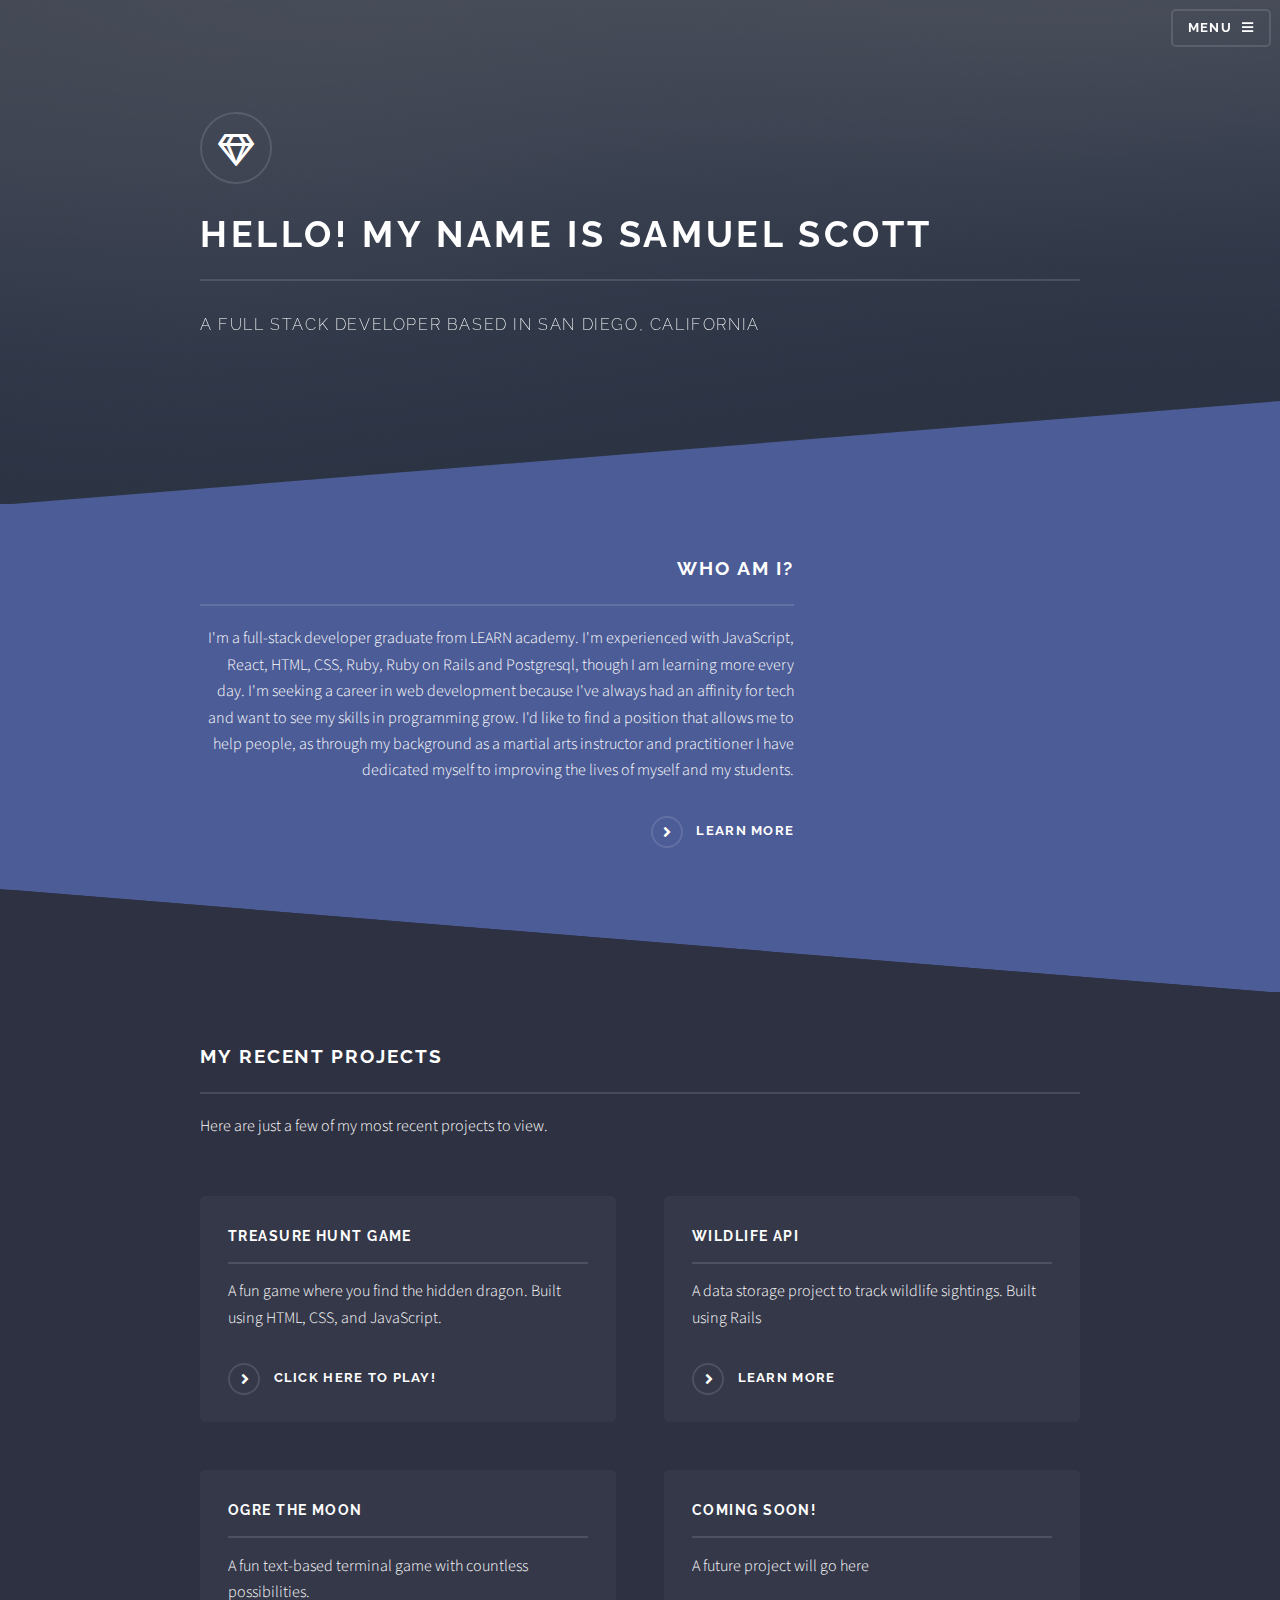
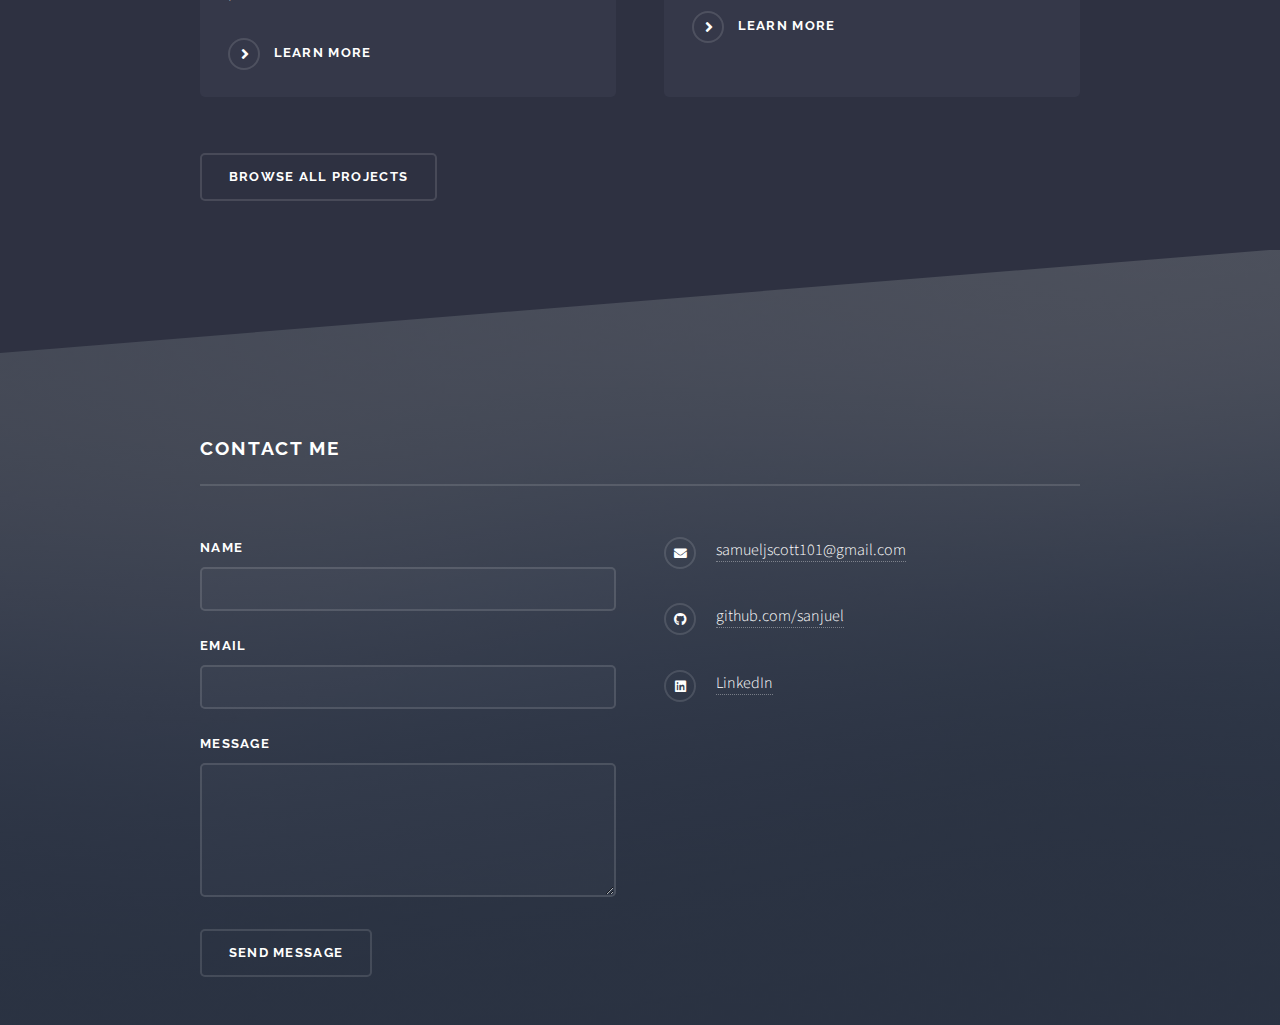
==== commit 085ec0f0: "fixed links" ====
--- a/index.html
+++ b/index.html
@@ -1,444 +1,148 @@
 <!DOCTYPE HTML>
 <!--
-	Strata by HTML5 UP
+	Solid State by HTML5 UP
 	html5up.net | @ajlkn
 	Free for personal and commercial use under the CCA 3.0 license (html5up.net/license)
 -->
 <html>
 	<head>
-		<title>My Portfolio</title>
+		<title>Sam Scott | Portfolio</title>
 		<meta charset="utf-8" />
 		<meta name="viewport" content="width=device-width, initial-scale=1, user-scalable=no" />
 		<link rel="stylesheet" href="assets/css/main.css" />
+		<noscript><link rel="stylesheet" href="assets/css/noscript.css" /></noscript>
 	</head>
 	<body class="is-preload">
 
-		<!-- Header -->
-			<header id="header">
-				<div class="inner">
-					<a href="#" class="image avatar"><img src="https://media-exp1.licdn.com/dms/image/C4E03AQEOgPoeTINF5A/profile-displayphoto-shrink_200_200/0/1663002643532?e=1668643200&v=beta&t=92mUhHcbJYJAGzETKtUBp2yFVfrN0C6-hkwJCQL7qOs" alt="" /></a>
-					<h1><strong>Hi, I'm Sam.</strong> A full<br />
-					stack developer <br />
-					based in San Diego, California.</h1>
-				</div>
-			</header>
+		<!-- Page Wrapper -->
+			<div id="page-wrapper">
 
-		<!-- Main -->
-			<div id="main">
+				<!-- Header -->
+					<header id="header" class="alt">
+						<h1><a href="index.html">Solid State</a></h1>
+						<nav>
+							<a href="#menu">Menu</a>
+						</nav>
+					</header>
 
-				<!-- One -->
-					<section id="one">
-						<header class="major">
-							<h2>Who Am I?</h2>
-						</header>
-						<p>		I'm a full-stack developer graduate from LEARN academy. I'm experienced with JavaScript, React, HTML, CSS, Ruby, Ruby on Rails and Postgresql, though I am learning more every day. I'm seeking a career in web development because I've always had an affinity for tech and want to see my skills in programming grow. I'd like to find a position that allows me to help people, as through my background as a martial arts instructor and practitioner I have dedicated myself to improving the lives of myself and my students.</p>
-						<ul class="actions">
-							<li><a href="#" class="button">Learn More</a></li>
-						</ul>
+				<!-- Menu -->
+					<nav id="menu">
+						<div class="inner">
+							<h2>Menu</h2>
+							<ul class="links">
+								<li><a href="index.html">Home</a></li>
+								<li><a href="generic.html">Projects</a></li>
+							</ul>
+							<a href="#" class="close">Close</a>
+						</div>
+					</nav>
+
+				<!-- Banner -->
+					<section id="banner">
+						<div class="inner">
+							<div class="logo"><span class="icon fa-gem"></span></div>
+							<h2>Hello! My name is Samuel Scott</h2>
+							<p>A full stack developer based in San Diego, California</a></p>
+						</div>
 					</section>
 
-				<!-- Two -->
-					<section id="two">
-						<h2>Recent Projects</h2>
-						<div class="row">
-							<article class="col-6 col-12-xsmall work-item">
-								<a href="sanjuel.github.io" class="image fit thumb"><img src="https://www.rd.com/wp-content/uploads/2020/01/GettyImages-154237046.jpg?resize=680,453" alt="" /></a>
-								<h3>Treasure Hunt Project</h3>
-								<p>A fun game where you find the hidden dragon.</p>
-							</article>
-							<article class="col-6 col-12-xsmall work-item">
-								<a href="https://github.com/learn-academy-2022-echo/wildlife-tracker-sanjuel" class="image fit thumb"><img src="https://res.cloudinary.com/dtpgi0zck/image/upload/s--JolrvVlE--/c_fill,h_580,w_860/v1/EducationHub/photos/asian-elephant-family.jpg" alt="" /></a>
-								<h3>Wildlife API</h3>
-								<p>A data storage project to track wildlife sightings</p>
-							</article>
-							<article class="col-6 col-12-xsmall work-item">
-								<a href="https://github.com/sanjuel/my-text-based-game" class="image fit thumb"><img src="https://media.istockphoto.com/photos/neon-sign-board-bar-open-picture-id1285323857?k=20&m=1285323857&s=612x612&w=0&h=jeiad3pO0yytY8AEU-sG7zMI-6wfxdQrDWWQQZ725_w=" alt="" /></a>
-								<h3>A Text Based Game</h3>
-								<p>A fun terminal game with countless possibilities</p>
-							</article>
-							<article class="col-6 col-12-xsmall work-item">
-								<a href="images/fulls/04.jpg" class="image fit thumb"><img src="https://img.freepik.com/free-vector/neon-style-coming-soon-glowing-background-design_1017-25516.jpg?w=2000" alt="" /></a>
-								<h3>To Be Determined</h3>
-								<p>Future projects will go here.</p>
-							</article>
-							<article class="col-6 col-12-xsmall work-item">
-								<a href="images/fulls/05.jpg" class="image fit thumb"><img src="https://img.freepik.com/free-vector/neon-style-coming-soon-glowing-background-design_1017-25516.jpg?w=2000" alt="" /></a>
-								<h3>To Be Determined</h3>
-								<p>Future projects will go here.</p>
-							</article>
-							<article class="col-6 col-12-xsmall work-item">
-								<a href="images/fulls/06.jpg" class="image fit thumb"><img src="https://img.freepik.com/free-vector/neon-style-coming-soon-glowing-background-design_1017-25516.jpg?w=2000" alt="" /></a>
-								<h3>To Be Determined</h3>
-								<p>Future projects will go here.</p>
-							</article>
-						</div>
-						<ul class="actions">
-							<li><a href="#" class="button">Full Portfolio</a></li>
-						</ul>
+				<!-- Wrapper -->
+					<section id="wrapper">
+
+						<!-- One -->
+							<section id="one" class="wrapper spotlight style1">
+								<div class="inner">
+									<a href="#" class="image"><img src="https://media-exp1.licdn.com/dms/image/C4E03AQEOgPoeTINF5A/profile-displayphoto-shrink_200_200/0/1663002643532?e=1668643200&v=beta&t=92mUhHcbJYJAGzETKtUBp2yFVfrN0C6-hkwJCQL7qOs" alt="" /></a>
+									<div class="content">
+										<h2 class="major">Who am i?</h2>
+										<p>I'm a full-stack developer graduate from LEARN academy. I'm experienced with JavaScript, React, HTML, CSS, Ruby, Ruby on Rails and Postgresql, though I am learning more every day. I'm seeking a career in web development because I've always had an affinity for tech and want to see my skills in programming grow. I'd like to find a position that allows me to help people, as through my background as a martial arts instructor and practitioner I have dedicated myself to improving the lives of myself and my students.</p>
+										<a href="#" class="special">Learn more</a>
+									</div>
+								</div>
+							</section>
+
+						<!-- Two -->
+					
+						<!-- Three -->
+						
+						<!-- Four -->
+							<section id="four" class="wrapper alt style1">
+								<div class="inner">
+									<h2 class="major">My Recent Projects</h2>
+									<p>Here are just a few of my most recent projects to view.</p>
+									<section class="features">
+										<article>
+											<a href="#" class="image"><img src="https://www.rd.com/wp-content/uploads/2020/01/GettyImages-154237046.jpg?resize=680,453" alt="" /></a>
+											<h3 class="major">Treasure Hunt Game</h3>
+											<p>A fun game where you find the hidden dragon. Built using HTML, CSS, and JavaScript.</p>
+											<a href="https://sanjuel.github.io/treasure-hunt/" class="special">Click Here To Play!</a>
+										</article>
+										<article>
+											<a href="https://github.com/learn-academy-2022-echo/wildlife-tracker-sanjuel" class="image"><img src="https://res.cloudinary.com/dtpgi0zck/image/upload/s--JolrvVlE--/c_fill,h_580,w_860/v1/EducationHub/photos/asian-elephant-family.jpg" alt="" /></a>
+											<h3 class="major">Wildlife API</h3>
+											<p>A data storage project to track wildlife sightings. Built using Rails</p>
+											<a href="https://github.com/learn-academy-2022-echo/wildlife-tracker-sanjuel" class="special">Learn more</a>
+										</article>
+										<article>
+											<a href="#" class="image"><img src="https://media.istockphoto.com/photos/neon-sign-board-bar-open-picture-id1285323857?k=20&m=1285323857&s=612x612&w=0&h=jeiad3pO0yytY8AEU-sG7zMI-6wfxdQrDWWQQZ725_w=" alt="" /></a>
+											<h3 class="major">Ogre The Moon</h3>
+											<p>A fun text-based terminal game with countless possibilities.</p>
+											<a href="https://github.com/sanjuel/my-text-based-game" class="special">Learn more</a>
+										</article>
+										<article>
+											<a href="#" class="image"><img src="https://img.freepik.com/free-vector/neon-style-coming-soon-glowing-background-design_1017-25516.jpg?w=2000" alt="" /></a>
+											<h3 class="major">Coming Soon!</h3>
+											<p>A future project will go here</p>
+											<a href="https://github.com/sanjuel" class="special">Learn more</a>
+										</article>
+									</section>
+									<ul class="actions">
+										<li><a href="generic.html" class="button">Browse All Projects</a></li>
+									</ul>
+								</div>
+							</section>
+
 					</section>
 
-				<!-- Three -->
-					<section id="three">
-						<h2>Contact Me</h2>
-						<div class="row">
-							<div class="col-8 col-12-small">
-								<form method="post" action="#">
-									<div class="row gtr-uniform gtr-50">
-										<div class="col-6 col-12-xsmall"><input type="text" name="name" id="name" placeholder="Name" /></div>
-										<div class="col-6 col-12-xsmall"><input type="email" name="email" id="email" placeholder="Email" /></div>
-										<div class="col-12"><textarea name="message" id="message" placeholder="Message" rows="4"></textarea></div>
+				<!-- Footer -->
+					<section id="footer">
+						<div class="inner">
+							<h2 class="major">Contact Me</h2>
+							<p></p>
+							<form method="post" action="#">
+								<div class="fields">
+									<div class="field">
+										<label for="name">Name</label>
+										<input type="text" name="name" id="name" />
 									</div>
-								</form>
+									<div class="field">
+										<label for="email">Email</label>
+										<input type="email" name="email" id="email" />
+									</div>
+									<div class="field">
+										<label for="message">Message</label>
+										<textarea name="message" id="message" rows="4"></textarea>
+									</div>
+								</div>
 								<ul class="actions">
 									<li><input type="submit" value="Send Message" /></li>
 								</ul>
-							</div>
-							<div class="col-4 col-12-small">
-								<ul class="labeled-icons">
-									<li>
-										<h3 class="icon solid fa-envelope"><span class="label">Email</span></h3>
-										<a href="#">samueljscott101@gmail.com</a>
-									</li>
-								</ul>
-							</div>
+							</form>
+							<ul class="contact">
+								
+								</li>
+								<li class="icon solid fa-envelope"><a href="#">samueljscott101@gmail.com</a></li>
+								<li class="icon brands fa-github"><a href="https://github.com/sanjuel">github.com/sanjuel</a></li>
+								<li class="icon brands fa-linkedin"><a href="https://www.linkedin.com/in/samuel-scott-37a3511b7/">LinkedIn</a></li>
+							</ul>
 						</div>
 					</section>
 
-				<!-- Four -->
-				<!--
-					<section id="four">
-						<h2>Elements</h2>
-
-						<section>
-							<h4>Text</h4>
-							<p>This is <b>bold</b> and this is <strong>strong</strong>. This is <i>italic</i> and this is <em>emphasized</em>.
-							This is <sup>superscript</sup> text and this is <sub>subscript</sub> text.
-							This is <u>underlined</u> and this is code: <code>for (;;) { ... }</code>. Finally, <a href="#">this is a link</a>.</p>
-							<hr />
-							<header>
-								<h4>Heading with a Subtitle</h4>
-								<p>Lorem ipsum dolor sit amet nullam id egestas urna aliquam</p>
-							</header>
-							<p>Nunc lacinia ante nunc ac lobortis. Interdum adipiscing gravida odio porttitor sem non mi integer non faucibus ornare mi ut ante amet placerat aliquet. Volutpat eu sed ante lacinia sapien lorem accumsan varius montes viverra nibh in adipiscing blandit tempus accumsan.</p>
-							<header>
-								<h5>Heading with a Subtitle</h5>
-								<p>Lorem ipsum dolor sit amet nullam id egestas urna aliquam</p>
-							</header>
-							<p>Nunc lacinia ante nunc ac lobortis. Interdum adipiscing gravida odio porttitor sem non mi integer non faucibus ornare mi ut ante amet placerat aliquet. Volutpat eu sed ante lacinia sapien lorem accumsan varius montes viverra nibh in adipiscing blandit tempus accumsan.</p>
-							<hr />
-							<h2>Heading Level 2</h2>
-							<h3>Heading Level 3</h3>
-							<h4>Heading Level 4</h4>
-							<h5>Heading Level 5</h5>
-							<h6>Heading Level 6</h6>
-							<hr />
-							<h5>Blockquote</h5>
-							<blockquote>Fringilla nisl. Donec accumsan interdum nisi, quis tincidunt felis sagittis eget tempus euismod. Vestibulum ante ipsum primis in faucibus vestibulum. Blandit adipiscing eu felis iaculis volutpat ac adipiscing accumsan faucibus. Vestibulum ante ipsum primis in faucibus lorem ipsum dolor sit amet nullam adipiscing eu felis.</blockquote>
-							<h5>Preformatted</h5>
-							<pre><code>i = 0;
-
-while (!deck.isInOrder()) {
-print 'Iteration ' + i;
-deck.shuffle();
-i++;
-}
-
-print 'It took ' + i + ' iterations to sort the deck.';</code></pre>
-						</section>
-
-						<section>
-							<h4>Lists</h4>
-							<div class="row">
-								<div class="col-6 col-12-xsmall">
-									<h5>Unordered</h5>
-									<ul>
-										<li>Dolor pulvinar etiam magna etiam.</li>
-										<li>Sagittis adipiscing lorem eleifend.</li>
-										<li>Felis enim feugiat dolore viverra.</li>
-									</ul>
-									<h5>Alternate</h5>
-									<ul class="alt">
-										<li>Dolor pulvinar etiam magna etiam.</li>
-										<li>Sagittis adipiscing lorem eleifend.</li>
-										<li>Felis enim feugiat dolore viverra.</li>
-									</ul>
-								</div>
-								<div class="col-6 col-12-xsmall">
-									<h5>Ordered</h5>
-									<ol>
-										<li>Dolor pulvinar etiam magna etiam.</li>
-										<li>Etiam vel felis at lorem sed viverra.</li>
-										<li>Felis enim feugiat dolore viverra.</li>
-										<li>Dolor pulvinar etiam magna etiam.</li>
-										<li>Etiam vel felis at lorem sed viverra.</li>
-										<li>Felis enim feugiat dolore viverra.</li>
-									</ol>
-									<h5>Icons</h5>
-									<ul class="icons">
-										<li><a href="#" class="icon brands fa-twitter"><span class="label">Twitter</span></a></li>
-										<li><a href="#" class="icon brands fa-facebook-f"><span class="label">Facebook</span></a></li>
-										<li><a href="#" class="icon brands fa-instagram"><span class="label">Instagram</span></a></li>
-										<li><a href="#" class="icon brands fa-github"><span class="label">Github</span></a></li>
-										<li><a href="#" class="icon brands fa-dribbble"><span class="label">Dribbble</span></a></li>
-										<li><a href="#" class="icon brands fa-tumblr"><span class="label">Tumblr</span></a></li>
-									</ul>
-								</div>
-							</div>
-							<h5>Actions</h5>
-							<ul class="actions">
-								<li><a href="#" class="button primary">Default</a></li>
-								<li><a href="#" class="button">Default</a></li>
-							</ul>
-							<ul class="actions small">
-								<li><a href="#" class="button primary small">Small</a></li>
-								<li><a href="#" class="button small">Small</a></li>
-							</ul>
-							<div class="row">
-								<div class="col-6 col-12-small">
-									<ul class="actions stacked">
-										<li><a href="#" class="button primary">Default</a></li>
-										<li><a href="#" class="button">Default</a></li>
-									</ul>
-								</div>
-								<div class="col-6 col-12-small">
-									<ul class="actions stacked">
-										<li><a href="#" class="button primary small">Small</a></li>
-										<li><a href="#" class="button small">Small</a></li>
-									</ul>
-								</div>
-								<div class="col-6 col-12-small">
-									<ul class="actions stacked">
-										<li><a href="#" class="button primary fit">Default</a></li>
-										<li><a href="#" class="button fit">Default</a></li>
-									</ul>
-								</div>
-								<div class="col-6 col-12-small">
-									<ul class="actions stacked">
-										<li><a href="#" class="button primary small fit">Small</a></li>
-										<li><a href="#" class="button small fit">Small</a></li>
-									</ul>
-								</div>
-							</div>
-						</section>
-
-						<section>
-							<h4>Table</h4>
-							<h5>Default</h5>
-							<div class="table-wrapper">
-								<table>
-									<thead>
-										<tr>
-											<th>Name</th>
-											<th>Description</th>
-											<th>Price</th>
-										</tr>
-									</thead>
-									<tbody>
-										<tr>
-											<td>Item One</td>
-											<td>Ante turpis integer aliquet porttitor.</td>
-											<td>29.99</td>
-										</tr>
-										<tr>
-											<td>Item Two</td>
-											<td>Vis ac commodo adipiscing arcu aliquet.</td>
-											<td>19.99</td>
-										</tr>
-										<tr>
-											<td>Item Three</td>
-											<td> Morbi faucibus arcu accumsan lorem.</td>
-											<td>29.99</td>
-										</tr>
-										<tr>
-											<td>Item Four</td>
-											<td>Vitae integer tempus condimentum.</td>
-											<td>19.99</td>
-										</tr>
-										<tr>
-											<td>Item Five</td>
-											<td>Ante turpis integer aliquet porttitor.</td>
-											<td>29.99</td>
-										</tr>
-									</tbody>
-									<tfoot>
-										<tr>
-											<td colspan="2"></td>
-											<td>100.00</td>
-										</tr>
-									</tfoot>
-								</table>
-							</div>
-
-							<h5>Alternate</h5>
-							<div class="table-wrapper">
-								<table class="alt">
-									<thead>
-										<tr>
-											<th>Name</th>
-											<th>Description</th>
-											<th>Price</th>
-										</tr>
-									</thead>
-									<tbody>
-										<tr>
-											<td>Item One</td>
-											<td>Ante turpis integer aliquet porttitor.</td>
-											<td>29.99</td>
-										</tr>
-										<tr>
-											<td>Item Two</td>
-											<td>Vis ac commodo adipiscing arcu aliquet.</td>
-											<td>19.99</td>
-										</tr>
-										<tr>
-											<td>Item Three</td>
-											<td> Morbi faucibus arcu accumsan lorem.</td>
-											<td>29.99</td>
-										</tr>
-										<tr>
-											<td>Item Four</td>
-											<td>Vitae integer tempus condimentum.</td>
-											<td>19.99</td>
-										</tr>
-										<tr>
-											<td>Item Five</td>
-											<td>Ante turpis integer aliquet porttitor.</td>
-											<td>29.99</td>
-										</tr>
-									</tbody>
-									<tfoot>
-										<tr>
-											<td colspan="2"></td>
-											<td>100.00</td>
-										</tr>
-									</tfoot>
-								</table>
-							</div>
-						</section>
-
-						<section>
-							<h4>Buttons</h4>
-							<ul class="actions">
-								<li><a href="#" class="button primary">Primary</a></li>
-								<li><a href="#" class="button">Default</a></li>
-							</ul>
-							<ul class="actions">
-								<li><a href="#" class="button large">Large</a></li>
-								<li><a href="#" class="button">Default</a></li>
-								<li><a href="#" class="button small">Small</a></li>
-							</ul>
-							<ul class="actions fit">
-								<li><a href="#" class="button primary fit">Fit</a></li>
-								<li><a href="#" class="button fit">Fit</a></li>
-							</ul>
-							<ul class="actions fit small">
-								<li><a href="#" class="button primary fit small">Fit + Small</a></li>
-								<li><a href="#" class="button fit small">Fit + Small</a></li>
-							</ul>
-							<ul class="actions">
-								<li><a href="#" class="button primary icon solid fa-download">Icon</a></li>
-								<li><a href="#" class="button icon solid fa-download">Icon</a></li>
-							</ul>
-							<ul class="actions">
-								<li><span class="button primary disabled">Primary</span></li>
-								<li><span class="button disabled">Default</span></li>
-							</ul>
-						</section>
-
-						<section>
-							<h4>Form</h4>
-							<form method="post" action="#">
-								<div class="row gtr-uniform gtr-50">
-									<div class="col-6 col-12-xsmall">
-										<input type="text" name="demo-name" id="demo-name" value="" placeholder="Name" />
-									</div>
-									<div class="col-6 col-12-xsmall">
-										<input type="email" name="demo-email" id="demo-email" value="" placeholder="Email" />
-									</div>
-									<div class="col-12">
-										<select name="demo-category" id="demo-category">
-											<option value="">- Category -</option>
-											<option value="1">Manufacturing</option>
-											<option value="1">Shipping</option>
-											<option value="1">Administration</option>
-											<option value="1">Human Resources</option>
-										</select>
-									</div>
-									<div class="col-4 col-12-small">
-										<input type="radio" id="demo-priority-low" name="demo-priority" checked>
-										<label for="demo-priority-low">Low Priority</label>
-									</div>
-									<div class="col-4 col-12-small">
-										<input type="radio" id="demo-priority-normal" name="demo-priority">
-										<label for="demo-priority-normal">Normal Priority</label>
-									</div>
-									<div class="col-4 col-12-small">
-										<input type="radio" id="demo-priority-high" name="demo-priority">
-										<label for="demo-priority-high">High Priority</label>
-									</div>
-									<div class="col-6 col-12-small">
-										<input type="checkbox" id="demo-copy" name="demo-copy">
-										<label for="demo-copy">Email me a copy of this message</label>
-									</div>
-									<div class="col-6 col-12-small">
-										<input type="checkbox" id="demo-human" name="demo-human" checked>
-										<label for="demo-human">I am a human and not a robot</label>
-									</div>
-									<div class="col-12">
-										<textarea name="demo-message" id="demo-message" placeholder="Enter your message" rows="6"></textarea>
-									</div>
-									<div class="col-12">
-										<ul class="actions">
-											<li><input type="submit" value="Send Message" class="primary" /></li>
-											<li><input type="reset" value="Reset" /></li>
-										</ul>
-									</div>
-								</div>
-							</form>
-						</section>
-
-						<section>
-							<h4>Image</h4>
-							<h5>Fit</h5>
-							<div class="box alt">
-								<div class="row gtr-50 gtr-uniform">
-									<div class="col-12"><span class="image fit"><img src="images/fulls/05.jpg" alt="" /></span></div>
-									<div class="col-4"><span class="image fit"><img src="images/thumbs/01.jpg" alt="" /></span></div>
-									<div class="col-4"><span class="image fit"><img src="images/thumbs/02.jpg" alt="" /></span></div>
-									<div class="col-4"><span class="image fit"><img src="images/thumbs/03.jpg" alt="" /></span></div>
-									<div class="col-4"><span class="image fit"><img src="images/thumbs/04.jpg" alt="" /></span></div>
-									<div class="col-4"><span class="image fit"><img src="images/thumbs/05.jpg" alt="" /></span></div>
-									<div class="col-4"><span class="image fit"><img src="images/thumbs/06.jpg" alt="" /></span></div>
-									<div class="col-4"><span class="image fit"><img src="images/thumbs/03.jpg" alt="" /></span></div>
-									<div class="col-4"><span class="image fit"><img src="images/thumbs/02.jpg" alt="" /></span></div>
-									<div class="col-4"><span class="image fit"><img src="images/thumbs/01.jpg" alt="" /></span></div>
-								</div>
-							</div>
-							<h5>Left &amp; Right</h5>
-							<p><span class="image left"><img src="images/avatar.jpg" alt="" /></span>Fringilla nisl. Donec accumsan interdum nisi, quis tincidunt felis sagittis eget. tempus euismod. Vestibulum ante ipsum primis in faucibus vestibulum. Blandit adipiscing eu felis iaculis volutpat ac adipiscing accumsan eu faucibus. Integer ac pellentesque praesent tincidunt felis sagittis eget. tempus euismod. Vestibulum ante ipsum primis in faucibus vestibulum. Blandit adipiscing eu felis iaculis volutpat ac adipiscing accumsan eu faucibus. Integer ac pellentesque praesent. Donec accumsan interdum nisi, quis tincidunt felis sagittis eget. tempus euismod. Vestibulum ante ipsum primis in faucibus vestibulum. Blandit adipiscing eu felis iaculis volutpat ac adipiscing accumsan eu faucibus. Integer ac pellentesque praesent tincidunt felis sagittis eget. tempus euismod. Vestibulum ante ipsum primis in faucibus vestibulum. Blandit adipiscing eu felis iaculis volutpat ac adipiscing accumsan eu faucibus. Integer ac pellentesque praesent.</p>
-							<p><span class="image right"><img src="images/avatar.jpg" alt="" /></span>Fringilla nisl. Donec accumsan interdum nisi, quis tincidunt felis sagittis eget. tempus euismod. Vestibulum ante ipsum primis in faucibus vestibulum. Blandit adipiscing eu felis iaculis volutpat ac adipiscing accumsan eu faucibus. Integer ac pellentesque praesent tincidunt felis sagittis eget. tempus euismod. Vestibulum ante ipsum primis in faucibus vestibulum. Blandit adipiscing eu felis iaculis volutpat ac adipiscing accumsan eu faucibus. Integer ac pellentesque praesent. Donec accumsan interdum nisi, quis tincidunt felis sagittis eget. tempus euismod. Vestibulum ante ipsum primis in faucibus vestibulum. Blandit adipiscing eu felis iaculis volutpat ac adipiscing accumsan eu faucibus. Integer ac pellentesque praesent tincidunt felis sagittis eget. tempus euismod. Vestibulum ante ipsum primis in faucibus vestibulum. Blandit adipiscing eu felis iaculis volutpat ac adipiscing accumsan eu faucibus. Integer ac pellentesque praesent.</p>
-						</section>
-
-					</section>
-				-->
-
 			</div>
-
-		<!-- Footer -->
-			<footer id="footer">
-				<div class="inner">
-					<ul class="icons">
-						<li><a href="twitter.com" class="icon brands fa-twitter"><span class="label">Twitter</span></a></li>
-						<li><a href="https://github.com/sanjuel" class="icon brands fa-github"><span class="label">Github</span></a></li>
-						<li><a href="https://www.linkedin.com/in/samuel-scott-37a3511b7/" class="icon brands fa-linkedin"><span class="label">LinkedIn</span></a></li>
-						<li><a href="#" class="icon solid fa-envelope"><span class="label">Email</span></a></li>
-					</ul>
-				</div>
-			</footer>
 
 		<!-- Scripts -->
 			<script src="assets/js/jquery.min.js"></script>
-			<script src="assets/js/jquery.poptrox.min.js"></script>
+			<script src="assets/js/jquery.scrollex.min.js"></script>
 			<script src="assets/js/browser.min.js"></script>
 			<script src="assets/js/breakpoints.min.js"></script>
 			<script src="assets/js/util.js"></script>
--- a/assets/css/main.css
+++ b/assets/css/main.css
@@ -1,10 +1,10 @@
-@import url("fontawesome-all.min.css");
-@import url("https://fonts.googleapis.com/css?family=Source+Sans+Pro:400,400italic");
-
-/*
-	Strata by HTML5 UP
-	html5up.net | @ajlkn
-	Free for personal and commercial use under the CCA 3.0 license (html5up.net/license)
+@import url(fontawesome-all.min.css);
+@import url("https://fonts.googleapis.com/css?family=Raleway:200,700|Source+Sans+Pro:300,600,300italic,600italic");
+
+/*
+	Solid State by HTML5 UP
+	html5up.net | @ajlkn
+	Free for personal and commercial use under the CCA 3.0 license (html5up.net/license)
 */
 
 html, body, div, span, applet, object,
@@ -74,6 +74,22 @@
 
 /* Basic */
 
+	@-ms-viewport {
+		width: device-width;
+	}
+
+	body {
+		-ms-overflow-style: scrollbar;
+	}
+
+	@media screen and (max-width: 480px) {
+
+		html, body {
+			min-width: 320px;
+		}
+
+	}
+
 	html {
 		box-sizing: border-box;
 	}
@@ -83,7 +99,14 @@
 	}
 
 	body {
-		background: #fff;
+		background-color: #2e3141;
+		background-image: linear-gradient(to top, rgba(46, 49, 65, 0.8), rgba(46, 49, 65, 0.8)), url("../../images/bg.jpg");
+		background-size: auto,+ cover;
+		background-attachment: fixed,+ fixed;
+		background-position: center,+ center;
 	}
 
 		body.is-preload *, body.is-preload *:before, body.is-preload *:after {
@@ -97,33 +120,126 @@
 			transition: none !important;
 		}
 
+/* Type */
+
 	body, input, select, textarea {
-		color: #a2a2a2;
+		color: #ffffff;
 		font-family: "Source Sans Pro", Helvetica, sans-serif;
-		font-size: 16pt;
-		font-weight: 400;
-		line-height: 1.75em;
-	}
+		font-size: 16.5pt;
+		font-weight: 300;
+		line-height: 1.65;
+	}
+
+		@media screen and (max-width: 1680px) {
+
+			body, input, select, textarea {
+				font-size: 13pt;
+			}
+
+		}
+
+		@media screen and (max-width: 1280px) {
+
+			body, input, select, textarea {
+				font-size: 12pt;
+			}
+
+		}
+
+		@media screen and (max-width: 980px) {
+
+			body, input, select, textarea {
+				font-size: 12pt;
+			}
+
+		}
+
+		@media screen and (max-width: 736px) {
+
+			body, input, select, textarea {
+				font-size: 12pt;
+			}
+
+		}
+
+		@media screen and (max-width: 480px) {
+
+			body, input, select, textarea {
+				font-size: 12pt;
+			}
+
+		}
 
 	a {
-		-moz-transition: color 0.2s ease-in-out, border-color 0.2s ease-in-out;
-		-webkit-transition: color 0.2s ease-in-out, border-color 0.2s ease-in-out;
-		-ms-transition: color 0.2s ease-in-out, border-color 0.2s ease-in-out;
-		transition: color 0.2s ease-in-out, border-color 0.2s ease-in-out;
-		border-bottom: dotted 1px;
-		color: #49bf9d;
+		-moz-transition: color 0.2s ease-in-out, border-bottom-color 0.2s ease-in-out;
+		-webkit-transition: color 0.2s ease-in-out, border-bottom-color 0.2s ease-in-out;
+		-ms-transition: color 0.2s ease-in-out, border-bottom-color 0.2s ease-in-out;
+		transition: color 0.2s ease-in-out, border-bottom-color 0.2s ease-in-out;
+		border-bottom: dotted 1px rgba(255, 255, 255, 0.35);
+		color: #ffffff;
 		text-decoration: none;
 	}
 
 		a:hover {
 			border-bottom-color: transparent;
-			color: #49bf9d !important;
+			color: #ffffff !important;
+		}
+
+		a.special:not(.button) {
 			text-decoration: none;
-		}
+			border-bottom: 0;
+			display: block;
+			font-family: Raleway, Helvetica, sans-serif;
+			font-size: 0.8em;
+			font-weight: 700;
+			letter-spacing: 0.1em;
+			margin: 0 0 2em 0;
+			text-transform: uppercase;
+		}
+
+			a.special:not(.button):before {
+				-moz-osx-font-smoothing: grayscale;
+				-webkit-font-smoothing: antialiased;
+				display: inline-block;
+				font-style: normal;
+				font-variant: normal;
+				text-rendering: auto;
+				line-height: 1;
+				text-transform: none !important;
+				font-family: 'Font Awesome 5 Free';
+				font-weight: 900;
+			}
+
+			a.special:not(.button):before {
+				-moz-transition: background-color 0.2s ease-in-out;
+				-webkit-transition: background-color 0.2s ease-in-out;
+				-ms-transition: background-color 0.2s ease-in-out;
+				transition: background-color 0.2s ease-in-out;
+				border-radius: 100%;
+				border: solid 2px rgba(255, 255, 255, 0.125);
+				content: '\f105';
+				display: inline-block;
+				font-size: 1.25em;
+				height: 2em;
+				line-height: 1.75em;
+				margin-right: 0.85em;
+				text-align: center;
+				text-indent: 0.15em;
+				vertical-align: middle;
+				width: 2em;
+			}
+
+			a.special:not(.button):hover:before {
+				background-color: rgba(255, 255, 255, 0.025);
+			}
+
+			a.special:not(.button):active:before {
+				background-color: rgba(255, 255, 255, 0.075);
+			}
 
 	strong, b {
-		color: #787878;
-		font-weight: 400;
+		color: #ffffff;
+		font-weight: 600;
 	}
 
 	em, i {
@@ -135,45 +251,59 @@
 	}
 
 	h1, h2, h3, h4, h5, h6 {
-		color: #787878;
-		font-weight: 400;
-		line-height: 1em;
+		color: #ffffff;
+		font-family: Raleway, Helvetica, sans-serif;
+		font-weight: 700;
+		letter-spacing: 0.1em;
 		margin: 0 0 1em 0;
+		text-transform: uppercase;
 	}
 
 		h1 a, h2 a, h3 a, h4 a, h5 a, h6 a {
 			color: inherit;
 			text-decoration: none;
-		}
-
-	h1 {
-		font-size: 2em;
-		line-height: 1.5em;
-	}
+			border-bottom: 0;
+		}
+
+		h1 span, h2 span, h3 span, h4 span, h5 span, h6 span {
+			font-weight: 200;
+		}
+
+		h1.major, h2.major, h3.major, h4.major, h5.major, h6.major {
+			padding-bottom: 1em;
+			border-bottom: solid 2px rgba(255, 255, 255, 0.125);
+		}
 
 	h2 {
-		font-size: 1.5em;
-		line-height: 1.5em;
+		font-size: 1.2em;
 	}
 
 	h3 {
-		font-size: 1.25em;
-		line-height: 1.5em;
+		font-size: 0.9em;
 	}
 
 	h4 {
-		font-size: 1.1em;
-		line-height: 1.5em;
+		font-size: 0.7em;
 	}
 
 	h5 {
-		font-size: 0.9em;
-		line-height: 1.5em;
+		font-size: 0.7em;
 	}
 
 	h6 {
 		font-size: 0.7em;
-		line-height: 1.5em;
+	}
+
+	@media screen and (max-width: 736px) {
+
+		h2 {
+			font-size: 1em;
+		}
+
+		h3 {
+			font-size: 0.8em;
+		}
+
 	}
 
 	sub {
@@ -188,27 +318,17 @@
 		top: -0.5em;
 	}
 
-	hr {
-		border: 0;
-		border-bottom: solid 2px #efefef;
-		margin: 2em 0;
-	}
-
-		hr.major {
-			margin: 3em 0;
-		}
-
 	blockquote {
-		border-left: solid 6px #efefef;
+		border-left: solid 4px rgba(255, 255, 255, 0.125);
 		font-style: italic;
 		margin: 0 0 2em 0;
-		padding: 0.5em 0 0.5em 1.5em;
+		padding: 0.5em 0 0.5em 2em;
 	}
 
 	code {
-		background: #f7f7f7;
-		border-radius: 0.35em;
-		border: solid 2px #efefef;
+		background: rgba(255, 255, 255, 0.025);
+		border-radius: 5px;
+		border: solid 2px rgba(255, 255, 255, 0.125);
 		font-family: "Courier New", monospace;
 		font-size: 0.9em;
 		margin: 0 0.25em;
@@ -229,6 +349,16 @@
 			overflow-x: auto;
 		}
 
+	hr {
+		border: 0;
+		border-bottom: solid 2px rgba(255, 255, 255, 0.125);
+		margin: 2.5em 0;
+	}
+
+		hr.major {
+			margin: 4em 0;
+		}
+
 	.align-left {
 		text-align: left;
 	}
@@ -240,55 +370,6 @@
 	.align-right {
 		text-align: right;
 	}
-
-/* Container */
-
-	.container {
-		margin: 0 auto;
-		max-width: calc(100% - 4em);
-		width: 100%;
-	}
-
-		.container.xsmall {
-			width: 25%;
-		}
-
-		.container.small {
-			width: 50%;
-		}
-
-		.container.medium {
-			width: 75%;
-		}
-
-		.container.large {
-			width: 125%;
-		}
-
-		.container.xlarge {
-			width: 150%;
-		}
-
-		.container.max {
-			width: 100%;
-		}
-
-		@media screen and (max-width: 980px) {
-
-			.container {
-				width: 100% !important;
-				max-width: 100% !important;
-			}
-
-		}
-
-		@media screen and (max-width: 480px) {
-
-			.container {
-				max-width: calc(100% - 3em);
-			}
-
-		}
 
 /* Row */
 
@@ -450,90 +531,90 @@
 
 		.row.gtr-25 {
 			margin-top: 0;
-			margin-left: -0.625em;
+			margin-left: -0.4375em;
 		}
 
 			.row.gtr-25 > * {
-				padding: 0 0 0 0.625em;
+				padding: 0 0 0 0.4375em;
 			}
 
 			.row.gtr-25.gtr-uniform {
-				margin-top: -0.625em;
+				margin-top: -0.4375em;
 			}
 
 				.row.gtr-25.gtr-uniform > * {
-					padding-top: 0.625em;
+					padding-top: 0.4375em;
 				}
 
 		.row.gtr-50 {
 			margin-top: 0;
-			margin-left: -1.25em;
+			margin-left: -0.875em;
 		}
 
 			.row.gtr-50 > * {
-				padding: 0 0 0 1.25em;
+				padding: 0 0 0 0.875em;
 			}
 
 			.row.gtr-50.gtr-uniform {
-				margin-top: -1.25em;
+				margin-top: -0.875em;
 			}
 
 				.row.gtr-50.gtr-uniform > * {
-					padding-top: 1.25em;
+					padding-top: 0.875em;
 				}
 
 		.row {
 			margin-top: 0;
-			margin-left: -2.5em;
+			margin-left: -1.75em;
 		}
 
 			.row > * {
-				padding: 0 0 0 2.5em;
+				padding: 0 0 0 1.75em;
 			}
 
 			.row.gtr-uniform {
-				margin-top: -2.5em;
+				margin-top: -1.75em;
 			}
 
 				.row.gtr-uniform > * {
-					padding-top: 2.5em;
+					padding-top: 1.75em;
 				}
 
 		.row.gtr-150 {
 			margin-top: 0;
-			margin-left: -3.75em;
+			margin-left: -2.625em;
 		}
 
 			.row.gtr-150 > * {
-				padding: 0 0 0 3.75em;
+				padding: 0 0 0 2.625em;
 			}
 
 			.row.gtr-150.gtr-uniform {
-				margin-top: -3.75em;
+				margin-top: -2.625em;
 			}
 
 				.row.gtr-150.gtr-uniform > * {
-					padding-top: 3.75em;
+					padding-top: 2.625em;
 				}
 
 		.row.gtr-200 {
 			margin-top: 0;
-			margin-left: -5em;
+			margin-left: -3.5em;
 		}
 
 			.row.gtr-200 > * {
-				padding: 0 0 0 5em;
+				padding: 0 0 0 3.5em;
 			}
 
 			.row.gtr-200.gtr-uniform {
-				margin-top: -5em;
+				margin-top: -3.5em;
 			}
 
 				.row.gtr-200.gtr-uniform > * {
-					padding-top: 5em;
-				}
-
-		@media screen and (max-width: 1800px) {
+					padding-top: 3.5em;
+				}
+
+		@media screen and (max-width: 1680px) {
 
 			.row {
 				display: flex;
@@ -693,87 +774,87 @@
 
 				.row.gtr-25 {
 					margin-top: 0;
-					margin-left: -0.625em;
+					margin-left: -0.4375em;
 				}
 
 					.row.gtr-25 > * {
-						padding: 0 0 0 0.625em;
+						padding: 0 0 0 0.4375em;
 					}
 
 					.row.gtr-25.gtr-uniform {
-						margin-top: -0.625em;
+						margin-top: -0.4375em;
 					}
 
 						.row.gtr-25.gtr-uniform > * {
-							padding-top: 0.625em;
+							padding-top: 0.4375em;
 						}
 
 				.row.gtr-50 {
 					margin-top: 0;
-					margin-left: -1.25em;
+					margin-left: -0.875em;
 				}
 
 					.row.gtr-50 > * {
-						padding: 0 0 0 1.25em;
+						padding: 0 0 0 0.875em;
 					}
 
 					.row.gtr-50.gtr-uniform {
-						margin-top: -1.25em;
+						margin-top: -0.875em;
 					}
 
 						.row.gtr-50.gtr-uniform > * {
-							padding-top: 1.25em;
+							padding-top: 0.875em;
 						}
 
 				.row {
 					margin-top: 0;
-					margin-left: -2.5em;
+					margin-left: -1.75em;
 				}
 
 					.row > * {
-						padding: 0 0 0 2.5em;
+						padding: 0 0 0 1.75em;
 					}
 
 					.row.gtr-uniform {
-						margin-top: -2.5em;
+						margin-top: -1.75em;
 					}
 
 						.row.gtr-uniform > * {
-							padding-top: 2.5em;
+							padding-top: 1.75em;
 						}
 
 				.row.gtr-150 {
 					margin-top: 0;
-					margin-left: -3.75em;
+					margin-left: -2.625em;
 				}
 
 					.row.gtr-150 > * {
-						padding: 0 0 0 3.75em;
+						padding: 0 0 0 2.625em;
 					}
 
 					.row.gtr-150.gtr-uniform {
-						margin-top: -3.75em;
+						margin-top: -2.625em;
 					}
 
 						.row.gtr-150.gtr-uniform > * {
-							padding-top: 3.75em;
+							padding-top: 2.625em;
 						}
 
 				.row.gtr-200 {
 					margin-top: 0;
-					margin-left: -5em;
+					margin-left: -3.5em;
 				}
 
 					.row.gtr-200 > * {
-						padding: 0 0 0 5em;
+						padding: 0 0 0 3.5em;
 					}
 
 					.row.gtr-200.gtr-uniform {
-						margin-top: -5em;
+						margin-top: -3.5em;
 					}
 
 						.row.gtr-200.gtr-uniform > * {
-							padding-top: 5em;
+							padding-top: 3.5em;
 						}
 
 		}
@@ -938,87 +1019,87 @@
 
 				.row.gtr-25 {
 					margin-top: 0;
-					margin-left: -0.5em;
+					margin-left: -0.4375em;
 				}
 
 					.row.gtr-25 > * {
-						padding: 0 0 0 0.5em;
+						padding: 0 0 0 0.4375em;
 					}
 
 					.row.gtr-25.gtr-uniform {
-						margin-top: -0.5em;
+						margin-top: -0.4375em;
 					}
 
 						.row.gtr-25.gtr-uniform > * {
-							padding-top: 0.5em;
+							padding-top: 0.4375em;
 						}
 
 				.row.gtr-50 {
 					margin-top: 0;
-					margin-left: -1em;
+					margin-left: -0.875em;
 				}
 
 					.row.gtr-50 > * {
-						padding: 0 0 0 1em;
+						padding: 0 0 0 0.875em;
 					}
 
 					.row.gtr-50.gtr-uniform {
-						margin-top: -1em;
+						margin-top: -0.875em;
 					}
 
 						.row.gtr-50.gtr-uniform > * {
-							padding-top: 1em;
+							padding-top: 0.875em;
 						}
 
 				.row {
 					margin-top: 0;
-					margin-left: -2em;
+					margin-left: -1.75em;
 				}
 
 					.row > * {
-						padding: 0 0 0 2em;
+						padding: 0 0 0 1.75em;
 					}
 
 					.row.gtr-uniform {
-						margin-top: -2em;
+						margin-top: -1.75em;
 					}
 
 						.row.gtr-uniform > * {
-							padding-top: 2em;
+							padding-top: 1.75em;
 						}
 
 				.row.gtr-150 {
 					margin-top: 0;
-					margin-left: -3em;
+					margin-left: -2.625em;
 				}
 
 					.row.gtr-150 > * {
-						padding: 0 0 0 3em;
+						padding: 0 0 0 2.625em;
 					}
 
 					.row.gtr-150.gtr-uniform {
-						margin-top: -3em;
+						margin-top: -2.625em;
 					}
 
 						.row.gtr-150.gtr-uniform > * {
-							padding-top: 3em;
+							padding-top: 2.625em;
 						}
 
 				.row.gtr-200 {
 					margin-top: 0;
-					margin-left: -4em;
+					margin-left: -3.5em;
 				}
 
 					.row.gtr-200 > * {
-						padding: 0 0 0 4em;
+						padding: 0 0 0 3.5em;
 					}
 
 					.row.gtr-200.gtr-uniform {
-						margin-top: -4em;
+						margin-top: -3.5em;
 					}
 
 						.row.gtr-200.gtr-uniform > * {
-							padding-top: 4em;
+							padding-top: 3.5em;
 						}
 
 		}
@@ -1183,87 +1264,87 @@
 
 				.row.gtr-25 {
 					margin-top: 0;
-					margin-left: -0.5em;
+					margin-left: -0.4375em;
 				}
 
 					.row.gtr-25 > * {
-						padding: 0 0 0 0.5em;
+						padding: 0 0 0 0.4375em;
 					}
 
 					.row.gtr-25.gtr-uniform {
-						margin-top: -0.5em;
+						margin-top: -0.4375em;
 					}
 
 						.row.gtr-25.gtr-uniform > * {
-							padding-top: 0.5em;
+							padding-top: 0.4375em;
 						}
 
 				.row.gtr-50 {
 					margin-top: 0;
-					margin-left: -1em;
+					margin-left: -0.875em;
 				}
 
 					.row.gtr-50 > * {
-						padding: 0 0 0 1em;
+						padding: 0 0 0 0.875em;
 					}
 
 					.row.gtr-50.gtr-uniform {
-						margin-top: -1em;
+						margin-top: -0.875em;
 					}
 
 						.row.gtr-50.gtr-uniform > * {
-							padding-top: 1em;
+							padding-top: 0.875em;
 						}
 
 				.row {
 					margin-top: 0;
-					margin-left: -2em;
+					margin-left: -1.75em;
 				}
 
 					.row > * {
-						padding: 0 0 0 2em;
+						padding: 0 0 0 1.75em;
 					}
 
 					.row.gtr-uniform {
-						margin-top: -2em;
+						margin-top: -1.75em;
 					}
 
 						.row.gtr-uniform > * {
-							padding-top: 2em;
+							padding-top: 1.75em;
 						}
 
 				.row.gtr-150 {
 					margin-top: 0;
-					margin-left: -3em;
+					margin-left: -2.625em;
 				}
 
 					.row.gtr-150 > * {
-						padding: 0 0 0 3em;
+						padding: 0 0 0 2.625em;
 					}
 
 					.row.gtr-150.gtr-uniform {
-						margin-top: -3em;
+						margin-top: -2.625em;
 					}
 
 						.row.gtr-150.gtr-uniform > * {
-							padding-top: 3em;
+							padding-top: 2.625em;
 						}
 
 				.row.gtr-200 {
 					margin-top: 0;
-					margin-left: -4em;
+					margin-left: -3.5em;
 				}
 
 					.row.gtr-200 > * {
-						padding: 0 0 0 4em;
+						padding: 0 0 0 3.5em;
 					}
 
 					.row.gtr-200.gtr-uniform {
-						margin-top: -4em;
+						margin-top: -3.5em;
 					}
 
 						.row.gtr-200.gtr-uniform > * {
-							padding-top: 4em;
+							padding-top: 3.5em;
 						}
 
 		}
@@ -1428,87 +1509,87 @@
 
 				.row.gtr-25 {
 					margin-top: 0;
-					margin-left: -0.375em;
+					margin-left: -0.3125em;
 				}
 
 					.row.gtr-25 > * {
-						padding: 0 0 0 0.375em;
+						padding: 0 0 0 0.3125em;
 					}
 
 					.row.gtr-25.gtr-uniform {
-						margin-top: -0.375em;
+						margin-top: -0.3125em;
 					}
 
 						.row.gtr-25.gtr-uniform > * {
-							padding-top: 0.375em;
+							padding-top: 0.3125em;
 						}
 
 				.row.gtr-50 {
 					margin-top: 0;
-					margin-left: -0.75em;
+					margin-left: -0.625em;
 				}
 
 					.row.gtr-50 > * {
-						padding: 0 0 0 0.75em;
+						padding: 0 0 0 0.625em;
 					}
 
 					.row.gtr-50.gtr-uniform {
-						margin-top: -0.75em;
+						margin-top: -0.625em;
 					}
 
 						.row.gtr-50.gtr-uniform > * {
-							padding-top: 0.75em;
+							padding-top: 0.625em;
 						}
 
 				.row {
 					margin-top: 0;
-					margin-left: -1.5em;
+					margin-left: -1.25em;
 				}
 
 					.row > * {
-						padding: 0 0 0 1.5em;
+						padding: 0 0 0 1.25em;
 					}
 
 					.row.gtr-uniform {
-						margin-top: -1.5em;
+						margin-top: -1.25em;
 					}
 
 						.row.gtr-uniform > * {
-							padding-top: 1.5em;
+							padding-top: 1.25em;
 						}
 
 				.row.gtr-150 {
 					margin-top: 0;
-					margin-left: -2.25em;
+					margin-left: -1.875em;
 				}
 
 					.row.gtr-150 > * {
-						padding: 0 0 0 2.25em;
+						padding: 0 0 0 1.875em;
 					}
 
 					.row.gtr-150.gtr-uniform {
-						margin-top: -2.25em;
+						margin-top: -1.875em;
 					}
 
 						.row.gtr-150.gtr-uniform > * {
-							padding-top: 2.25em;
+							padding-top: 1.875em;
 						}
 
 				.row.gtr-200 {
 					margin-top: 0;
-					margin-left: -3em;
+					margin-left: -2.5em;
 				}
 
 					.row.gtr-200 > * {
-						padding: 0 0 0 3em;
+						padding: 0 0 0 2.5em;
 					}
 
 					.row.gtr-200.gtr-uniform {
-						margin-top: -3em;
+						margin-top: -2.5em;
 					}
 
 						.row.gtr-200.gtr-uniform > * {
-							padding-top: 3em;
+							padding-top: 2.5em;
 						}
 
 		}
@@ -1673,87 +1754,332 @@
 
 				.row.gtr-25 {
 					margin-top: 0;
-					margin-left: -0.375em;
+					margin-left: -0.3125em;
 				}
 
 					.row.gtr-25 > * {
-						padding: 0 0 0 0.375em;
+						padding: 0 0 0 0.3125em;
 					}
 
 					.row.gtr-25.gtr-uniform {
-						margin-top: -0.375em;
+						margin-top: -0.3125em;
 					}
 
 						.row.gtr-25.gtr-uniform > * {
-							padding-top: 0.375em;
+							padding-top: 0.3125em;
 						}
 
 				.row.gtr-50 {
 					margin-top: 0;
-					margin-left: -0.75em;
+					margin-left: -0.625em;
 				}
 
 					.row.gtr-50 > * {
-						padding: 0 0 0 0.75em;
+						padding: 0 0 0 0.625em;
 					}
 
 					.row.gtr-50.gtr-uniform {
-						margin-top: -0.75em;
+						margin-top: -0.625em;
 					}
 
 						.row.gtr-50.gtr-uniform > * {
-							padding-top: 0.75em;
+							padding-top: 0.625em;
 						}
 
 				.row {
 					margin-top: 0;
-					margin-left: -1.5em;
+					margin-left: -1.25em;
 				}
 
 					.row > * {
-						padding: 0 0 0 1.5em;
+						padding: 0 0 0 1.25em;
 					}
 
 					.row.gtr-uniform {
-						margin-top: -1.5em;
+						margin-top: -1.25em;
 					}
 
 						.row.gtr-uniform > * {
-							padding-top: 1.5em;
+							padding-top: 1.25em;
 						}
 
 				.row.gtr-150 {
 					margin-top: 0;
-					margin-left: -2.25em;
+					margin-left: -1.875em;
 				}
 
 					.row.gtr-150 > * {
-						padding: 0 0 0 2.25em;
+						padding: 0 0 0 1.875em;
 					}
 
 					.row.gtr-150.gtr-uniform {
-						margin-top: -2.25em;
+						margin-top: -1.875em;
 					}
 
 						.row.gtr-150.gtr-uniform > * {
-							padding-top: 2.25em;
+							padding-top: 1.875em;
 						}
 
 				.row.gtr-200 {
 					margin-top: 0;
-					margin-left: -3em;
+					margin-left: -2.5em;
 				}
 
 					.row.gtr-200 > * {
-						padding: 0 0 0 3em;
+						padding: 0 0 0 2.5em;
 					}
 
 					.row.gtr-200.gtr-uniform {
-						margin-top: -3em;
+						margin-top: -2.5em;
 					}
 
 						.row.gtr-200.gtr-uniform > * {
-							padding-top: 3em;
+							padding-top: 2.5em;
+						}
+
+		}
+
+		@media screen and (max-width: 360px) {
+
+			.row {
+				display: flex;
+				flex-wrap: wrap;
+				box-sizing: border-box;
+				align-items: stretch;
+			}
+
+				.row > * {
+					box-sizing: border-box;
+				}
+
+				.row.gtr-uniform > * > :last-child {
+					margin-bottom: 0;
+				}
+
+				.row.aln-left {
+					justify-content: flex-start;
+				}
+
+				.row.aln-center {
+					justify-content: center;
+				}
+
+				.row.aln-right {
+					justify-content: flex-end;
+				}
+
+				.row.aln-top {
+					align-items: flex-start;
+				}
+
+				.row.aln-middle {
+					align-items: center;
+				}
+
+				.row.aln-bottom {
+					align-items: flex-end;
+				}
+
+				.row > .imp-xxsmall {
+					order: -1;
+				}
+
+				.row > .col-1-xxsmall {
+					width: 8.33333%;
+				}
+
+				.row > .off-1-xxsmall {
+					margin-left: 8.33333%;
+				}
+
+				.row > .col-2-xxsmall {
+					width: 16.66667%;
+				}
+
+				.row > .off-2-xxsmall {
+					margin-left: 16.66667%;
+				}
+
+				.row > .col-3-xxsmall {
+					width: 25%;
+				}
+
+				.row > .off-3-xxsmall {
+					margin-left: 25%;
+				}
+
+				.row > .col-4-xxsmall {
+					width: 33.33333%;
+				}
+
+				.row > .off-4-xxsmall {
+					margin-left: 33.33333%;
+				}
+
+				.row > .col-5-xxsmall {
+					width: 41.66667%;
+				}
+
+				.row > .off-5-xxsmall {
+					margin-left: 41.66667%;
+				}
+
+				.row > .col-6-xxsmall {
+					width: 50%;
+				}
+
+				.row > .off-6-xxsmall {
+					margin-left: 50%;
+				}
+
+				.row > .col-7-xxsmall {
+					width: 58.33333%;
+				}
+
+				.row > .off-7-xxsmall {
+					margin-left: 58.33333%;
+				}
+
+				.row > .col-8-xxsmall {
+					width: 66.66667%;
+				}
+
+				.row > .off-8-xxsmall {
+					margin-left: 66.66667%;
+				}
+
+				.row > .col-9-xxsmall {
+					width: 75%;
+				}
+
+				.row > .off-9-xxsmall {
+					margin-left: 75%;
+				}
+
+				.row > .col-10-xxsmall {
+					width: 83.33333%;
+				}
+
+				.row > .off-10-xxsmall {
+					margin-left: 83.33333%;
+				}
+
+				.row > .col-11-xxsmall {
+					width: 91.66667%;
+				}
+
+				.row > .off-11-xxsmall {
+					margin-left: 91.66667%;
+				}
+
+				.row > .col-12-xxsmall {
+					width: 100%;
+				}
+
+				.row > .off-12-xxsmall {
+					margin-left: 100%;
+				}
+
+				.row.gtr-0 {
+					margin-top: 0;
+					margin-left: 0em;
+				}
+
+					.row.gtr-0 > * {
+						padding: 0 0 0 0em;
+					}
+
+					.row.gtr-0.gtr-uniform {
+						margin-top: 0em;
+					}
+
+						.row.gtr-0.gtr-uniform > * {
+							padding-top: 0em;
+						}
+
+				.row.gtr-25 {
+					margin-top: 0;
+					margin-left: -0.3125em;
+				}
+
+					.row.gtr-25 > * {
+						padding: 0 0 0 0.3125em;
+					}
+
+					.row.gtr-25.gtr-uniform {
+						margin-top: -0.3125em;
+					}
+
+						.row.gtr-25.gtr-uniform > * {
+							padding-top: 0.3125em;
+						}
+
+				.row.gtr-50 {
+					margin-top: 0;
+					margin-left: -0.625em;
+				}
+
+					.row.gtr-50 > * {
+						padding: 0 0 0 0.625em;
+					}
+
+					.row.gtr-50.gtr-uniform {
+						margin-top: -0.625em;
+					}
+
+						.row.gtr-50.gtr-uniform > * {
+							padding-top: 0.625em;
+						}
+
+				.row {
+					margin-top: 0;
+					margin-left: -1.25em;
+				}
+
+					.row > * {
+						padding: 0 0 0 1.25em;
+					}
+
+					.row.gtr-uniform {
+						margin-top: -1.25em;
+					}
+
+						.row.gtr-uniform > * {
+							padding-top: 1.25em;
+						}
+
+				.row.gtr-150 {
+					margin-top: 0;
+					margin-left: -1.875em;
+				}
+
+					.row.gtr-150 > * {
+						padding: 0 0 0 1.875em;
+					}
+
+					.row.gtr-150.gtr-uniform {
+						margin-top: -1.875em;
+					}
+
+						.row.gtr-150.gtr-uniform > * {
+							padding-top: 1.875em;
+						}
+
+				.row.gtr-200 {
+					margin-top: 0;
+					margin-left: -2.5em;
+				}
+
+					.row.gtr-200 > * {
+						padding: 0 0 0 2.5em;
+					}
+
+					.row.gtr-200.gtr-uniform {
+						margin-top: -2.5em;
+					}
+
+						.row.gtr-200.gtr-uniform > * {
+							padding-top: 2.5em;
 						}
 
 		}
@@ -1764,66 +2090,109 @@
 		text-align: center;
 	}
 
-	header p {
-		color: #b2b2b2;
-		position: relative;
-		margin: 0 0 1.5em 0;
-	}
-
-	header h2 + p {
-		font-size: 1.25em;
-		margin-top: -1em;
-		line-height: 1.5em;
-	}
-
-	header h3 + p {
-		font-size: 1.1em;
-		margin-top: -0.8em;
-		line-height: 1.5em;
-	}
-
-	header h4 + p,
-	header h5 + p,
-	header h6 + p {
-		font-size: 0.9em;
-		margin-top: -0.6em;
-		line-height: 1.5em;
-	}
-
-	header.major h2 {
-		font-size: 2em;
-	}
-
 /* Form */
 
 	form {
 		margin: 0 0 2em 0;
 	}
 
+		form > :last-child {
+			margin-bottom: 0;
+		}
+
+		form > .fields {
+			display: -moz-flex;
+			display: -webkit-flex;
+			display: -ms-flex;
+			display: flex;
+			-moz-flex-wrap: wrap;
+			-webkit-flex-wrap: wrap;
+			-ms-flex-wrap: wrap;
+			flex-wrap: wrap;
+			width: calc(100% + 3em);
+			margin: -1.5em 0 2em -1.5em;
+		}
+
+			form > .fields > .field {
+				-moz-flex-grow: 0;
+				-webkit-flex-grow: 0;
+				-ms-flex-grow: 0;
+				flex-grow: 0;
+				-moz-flex-shrink: 0;
+				-webkit-flex-shrink: 0;
+				-ms-flex-shrink: 0;
+				flex-shrink: 0;
+				padding: 1.5em 0 0 1.5em;
+				width: calc(100% - 1.5em);
+			}
+
+				form > .fields > .field.half {
+					width: calc(50% - 0.75em);
+				}
+
+				form > .fields > .field.third {
+					width: calc(100%/3 - 0.5em);
+				}
+
+				form > .fields > .field.quarter {
+					width: calc(25% - 0.375em);
+				}
+
+		@media screen and (max-width: 480px) {
+
+			form > .fields {
+				width: calc(100% + 3em);
+				margin: -1.5em 0 2em -1.5em;
+			}
+
+				form > .fields > .field {
+					padding: 1.5em 0 0 1.5em;
+					width: calc(100% - 1.5em);
+				}
+
+					form > .fields > .field.half {
+						width: calc(100% - 1.5em);
+					}
+
+					form > .fields > .field.third {
+						width: calc(100% - 1.5em);
+					}
+
+					form > .fields > .field.quarter {
+						width: calc(100% - 1.5em);
+					}
+
+		}
+
 	label {
-		color: #787878;
+		color: #ffffff;
 		display: block;
-		font-size: 0.9em;
-		font-weight: 400;
-		margin: 0 0 1em 0;
+		font-family: Raleway, Helvetica, sans-serif;
+		font-size: 0.8em;
+		font-weight: 700;
+		letter-spacing: 0.1em;
+		margin: 0 0 0.7em 0;
+		text-transform: uppercase;
 	}
 
 	input[type="text"],
 	input[type="password"],
 	input[type="email"],
+	input[type="tel"],
 	select,
 	textarea {
 		-moz-appearance: none;
 		-webkit-appearance: none;
 		-ms-appearance: none;
 		appearance: none;
-		background: #f7f7f7;
-		border-radius: 0.35em;
-		border: solid 2px transparent;
+		background: rgba(255, 255, 255, 0.025);
+		border-radius: 5px;
+		border: none;
+		border: solid 2px rgba(255, 255, 255, 0.125);
 		color: inherit;
 		display: block;
 		outline: 0;
-		padding: 0 0.75em;
+		padding: 0 1em;
 		text-decoration: none;
 		width: 100%;
 	}
@@ -1831,6 +2200,7 @@
 		input[type="text"]:invalid,
 		input[type="password"]:invalid,
 		input[type="email"]:invalid,
+		input[type="tel"]:invalid,
 		select:invalid,
 		textarea:invalid {
 			box-shadow: none;
@@ -1839,13 +2209,14 @@
 		input[type="text"]:focus,
 		input[type="password"]:focus,
 		input[type="email"]:focus,
+		input[type="tel"]:focus,
 		select:focus,
 		textarea:focus {
-			border-color: #49bf9d;
+			border-color: #5b6ba6;
 		}
 
 	select {
-		background-image: url("data:image/svg+xml;charset=utf8,%3Csvg xmlns='http://www.w3.org/2000/svg' width='40' height='40' preserveAspectRatio='none' viewBox='0 0 40 40'%3E%3Cpath d='M9.4,12.3l10.4,10.4l10.4-10.4c0.2-0.2,0.5-0.4,0.9-0.4c0.3,0,0.6,0.1,0.9,0.4l3.3,3.3c0.2,0.2,0.4,0.5,0.4,0.9 c0,0.4-0.1,0.6-0.4,0.9L20.7,31.9c-0.2,0.2-0.5,0.4-0.9,0.4c-0.3,0-0.6-0.1-0.9-0.4L4.3,17.3c-0.2-0.2-0.4-0.5-0.4-0.9 c0-0.4,0.1-0.6,0.4-0.9l3.3-3.3c0.2-0.2,0.5-0.4,0.9-0.4S9.1,12.1,9.4,12.3z' fill='%23dfdfdf' /%3E%3C/svg%3E");
+		background-image: url("data:image/svg+xml;charset=utf8,%3Csvg xmlns='http://www.w3.org/2000/svg' width='40' height='40' preserveAspectRatio='none' viewBox='0 0 40 40'%3E%3Cpath d='M9.4,12.3l10.4,10.4l10.4-10.4c0.2-0.2,0.5-0.4,0.9-0.4c0.3,0,0.6,0.1,0.9,0.4l3.3,3.3c0.2,0.2,0.4,0.5,0.4,0.9 c0,0.4-0.1,0.6-0.4,0.9L20.7,31.9c-0.2,0.2-0.5,0.4-0.9,0.4c-0.3,0-0.6-0.1-0.9-0.4L4.3,17.3c-0.2-0.2-0.4-0.5-0.4-0.9 c0-0.4,0.1-0.6,0.4-0.9l3.3-3.3c0.2-0.2,0.5-0.4,0.9-0.4S9.1,12.1,9.4,12.3z' fill='rgba(255, 255, 255, 0.125)' /%3E%3C/svg%3E");
 		background-size: 1.25rem;
 		background-repeat: no-repeat;
 		background-position: calc(100% - 1rem) center;
@@ -1855,8 +2226,8 @@
 	}
 
 		select option {
-			color: #787878;
-			background: #fff;
+			color: #ffffff;
+			background: #2e3141;
 		}
 
 		select:focus::-ms-value {
@@ -1875,7 +2246,7 @@
 	}
 
 	textarea {
-		padding: 0.75em;
+		padding: 0.75em 1em;
 	}
 
 	input[type="checkbox"],
@@ -1895,11 +2266,14 @@
 		input[type="checkbox"] + label,
 		input[type="radio"] + label {
 			text-decoration: none;
-			color: #a2a2a2;
+			color: #ffffff;
 			cursor: pointer;
 			display: inline-block;
 			font-size: 1em;
-			font-weight: 400;
+			font-family: "Source Sans Pro", Helvetica, sans-serif;
+			text-transform: none;
+			letter-spacing: 0;
+			font-weight: 300;
 			padding-left: 2.4em;
 			padding-right: 0.75em;
 			position: relative;
@@ -1921,15 +2295,15 @@
 
 			input[type="checkbox"] + label:before,
 			input[type="radio"] + label:before {
-				background: #f7f7f7;
-				border-radius: 0.35em;
-				border: solid 2px transparent;
+				background: rgba(255, 255, 255, 0.025);
+				border-radius: 5px;
+				border: solid 2px rgba(255, 255, 255, 0.125);
 				content: '';
 				display: inline-block;
 				font-size: 0.8em;
 				height: 2.0625em;
 				left: 0;
-				line-height: 1.85625em;
+				line-height: 2.0625em;
 				position: absolute;
 				text-align: center;
 				top: 0;
@@ -1938,19 +2312,19 @@
 
 		input[type="checkbox"]:checked + label:before,
 		input[type="radio"]:checked + label:before {
-			background: #787878;
-			border-color: #787878;
-			color: #fff;
+			background: #ffffff;
+			border-color: #ffffff;
 			content: '\f00c';
+			color: #2e3141;
 		}
 
 		input[type="checkbox"]:focus + label:before,
 		input[type="radio"]:focus + label:before {
-			border-color: #49bf9d;
+			border-color: #4c5c96;
 		}
 
 	input[type="checkbox"] + label:before {
-		border-radius: 0.35em;
+		border-radius: 5px;
 	}
 
 	input[type="radio"] + label:before {
@@ -1958,30 +2332,30 @@
 	}
 
 	::-webkit-input-placeholder {
-		color: #b2b2b2 !important;
+		color: rgba(255, 255, 255, 0.35) !important;
 		opacity: 1.0;
 	}
 
 	:-moz-placeholder {
-		color: #b2b2b2 !important;
+		color: rgba(255, 255, 255, 0.35) !important;
 		opacity: 1.0;
 	}
 
 	::-moz-placeholder {
-		color: #b2b2b2 !important;
+		color: rgba(255, 255, 255, 0.35) !important;
 		opacity: 1.0;
 	}
 
 	:-ms-input-placeholder {
-		color: #b2b2b2 !important;
+		color: rgba(255, 255, 255, 0.35) !important;
 		opacity: 1.0;
 	}
 
 /* Box */
 
 	.box {
-		border-radius: 0.35em;
-		border: solid 2px #efefef;
+		border-radius: 5px;
+		border: solid 2px rgba(255, 255, 255, 0.125);
 		margin-bottom: 2em;
 		padding: 1.5em;
 	}
@@ -2038,90 +2412,36 @@
 /* Image */
 
 	.image {
-		border-radius: 0.35em;
+		border-radius: 5px;
 		border: 0;
 		display: inline-block;
 		position: relative;
 	}
 
-		.image:before {
-			-moz-transition: opacity 0.2s ease-in-out;
-			-webkit-transition: opacity 0.2s ease-in-out;
-			-ms-transition: opacity 0.2s ease-in-out;
-			transition: opacity 0.2s ease-in-out;
-			background: url("images/overlay.png");
-			border-radius: 0.35em;
-			content: '';
+		.image img {
+			border-radius: 5px;
 			display: block;
-			height: 100%;
-			left: 0;
-			opacity: 0.5;
-			position: absolute;
-			top: 0;
-			width: 100%;
-		}
-
-		.image.thumb {
-			text-align: center;
-		}
-
-			.image.thumb:after {
-				-moz-transition: opacity 0.2s ease-in-out;
-				-webkit-transition: opacity 0.2s ease-in-out;
-				-ms-transition: opacity 0.2s ease-in-out;
-				transition: opacity 0.2s ease-in-out;
-				border-radius: 0.35em;
-				border: solid 3px rgba(255, 255, 255, 0.5);
-				color: #fff;
-				content: 'View';
-				display: inline-block;
-				font-size: 0.8em;
-				font-weight: 400;
-				left: 50%;
-				line-height: 2.25em;
-				margin: -1.25em 0 0 -3em;
-				opacity: 0;
-				padding: 0 1.5em;
-				position: absolute;
-				text-align: center;
-				text-decoration: none;
-				top: 50%;
-				white-space: nowrap;
-			}
-
-			.image.thumb:hover:after {
-				opacity: 1.0;
-			}
-
-			.image.thumb:hover:before {
-				background: url("images/overlay.png"), url("images/overlay.png");
-				opacity: 1.0;
-			}
-
-		.image img {
-			border-radius: 0.35em;
-			display: block;
-		}
+		}
+
+		.image.left, .image.right {
+			max-width: 40%;
+		}
+
+			.image.left img, .image.right img {
+				width: 100%;
+			}
 
 		.image.left {
 			float: left;
-			margin: 0 1.5em 1em 0;
+			padding: 0 1.5em 1em 0;
 			top: 0.25em;
 		}
 
 		.image.right {
 			float: right;
-			margin: 0 0 1em 1.5em;
+			padding: 0 0 1em 1.5em;
 			top: 0.25em;
 		}
-
-		.image.left, .image.right {
-			max-width: 40%;
-		}
-
-			.image.left img, .image.right img {
-				width: 100%;
-			}
 
 		.image.fit {
 			display: block;
@@ -2133,17 +2453,14 @@
 				width: 100%;
 			}
 
-		.image.avatar {
-			border-radius: 100%;
-		}
-
-			.image.avatar:before {
-				display: none;
-			}
-
-			.image.avatar img {
-				border-radius: 200%;
-				width: 130%;
+		.image.main {
+			display: block;
+			margin: 0 0 3em 0;
+			width: 100%;
+		}
+
+			.image.main img {
+				width: 100%;
 			}
 
 /* List */
@@ -2174,7 +2491,7 @@
 		}
 
 			ul.alt li {
-				border-top: solid 2px #efefef;
+				border-top: solid 1px rgba(255, 255, 255, 0.125);
 				padding: 0.5em 0;
 			}
 
@@ -2187,57 +2504,15 @@
 		margin: 0 0 2em 0;
 	}
 
-/* Icons */
-
-	ul.icons {
-		cursor: default;
-		list-style: none;
-		padding-left: 0;
-	}
-
-		ul.icons li {
-			display: inline-block;
-			padding: 0 1em 0 0;
-		}
-
-			ul.icons li:last-child {
-				padding-right: 0;
-			}
-
-			ul.icons li .icon:before {
-				font-size: 1.5em;
-			}
-
-/* Labeled Icons */
-
-	ul.labeled-icons {
-		list-style: none;
-		padding: 0;
-	}
-
-		ul.labeled-icons li {
-			line-height: 1.75em;
-			margin: 1.5em 0 0 0;
-			padding-left: 2.25em;
-			position: relative;
-		}
-
-			ul.labeled-icons li:first-child {
-				margin-top: 0;
-			}
-
-			ul.labeled-icons li a {
-				color: inherit;
-			}
-
-			ul.labeled-icons li h3 {
-				color: #b2b2b2;
-				left: 0;
-				position: absolute;
-				text-align: center;
-				top: 0;
-				width: 1em;
-			}
+		dl dt {
+			display: block;
+			font-weight: 600;
+			margin: 0 0 1em 0;
+		}
+
+		dl dd {
+			margin-left: 2em;
+		}
 
 /* Actions */
 
@@ -2356,446 +2631,47 @@
 						ul.actions:not(.fixed) li input[type="button"].icon:before,
 						ul.actions:not(.fixed) li button.icon:before,
 						ul.actions:not(.fixed) li .button.icon:before {
-							margin-left: -0.5em;
+							margin-left: -0.5rem;
 						}
 
 		}
 
-/* Table */
-
-	.table-wrapper {
-		-webkit-overflow-scrolling: touch;
-		overflow-x: auto;
-	}
-
-	table {
-		margin: 0 0 2em 0;
-		width: 100%;
-	}
-
-		table tbody tr {
-			border: solid 1px #efefef;
-			border-left: 0;
-			border-right: 0;
-		}
-
-			table tbody tr:nth-child(2n + 1) {
-				background-color: #f7f7f7;
-			}
-
-		table td {
-			padding: 0.75em 0.75em;
-		}
-
-		table th {
-			color: #787878;
-			font-size: 0.9em;
-			font-weight: 400;
-			padding: 0 0.75em 0.75em 0.75em;
-			text-align: left;
-		}
-
-		table thead {
-			border-bottom: solid 2px #efefef;
-		}
-
-		table tfoot {
-			border-top: solid 2px #efefef;
-		}
-
-		table.alt {
-			border-collapse: separate;
-		}
-
-			table.alt tbody tr td {
-				border: solid 2px #efefef;
-				border-left-width: 0;
-				border-top-width: 0;
-			}
-
-				table.alt tbody tr td:first-child {
-					border-left-width: 2px;
-				}
-
-			table.alt tbody tr:first-child td {
-				border-top-width: 2px;
-			}
-
-			table.alt thead {
-				border-bottom: 0;
-			}
-
-			table.alt tfoot {
-				border-top: 0;
-			}
-
-/* Button */
-
-	input[type="submit"],
-	input[type="reset"],
-	input[type="button"],
-	.button {
-		-moz-appearance: none;
-		-webkit-appearance: none;
-		-ms-appearance: none;
-		appearance: none;
-		-moz-transition: background-color 0.2s ease-in-out, color 0.2s ease-in-out, border-color 0.2s ease-in-out;
-		-webkit-transition: background-color 0.2s ease-in-out, color 0.2s ease-in-out, border-color 0.2s ease-in-out;
-		-ms-transition: background-color 0.2s ease-in-out, color 0.2s ease-in-out, border-color 0.2s ease-in-out;
-		transition: background-color 0.2s ease-in-out, color 0.2s ease-in-out, border-color 0.2s ease-in-out;
-		background-color: transparent;
-		border-radius: 0.35em;
-		border: solid 3px #efefef;
-		color: #787878 !important;
-		cursor: pointer;
-		display: inline-block;
-		font-weight: 400;
-		height: 3.15em;
-		height: calc(2.75em + 6px);
-		line-height: 2.75em;
-		min-width: 10em;
-		padding: 0 1.5em;
-		text-align: center;
-		text-decoration: none;
-		white-space: nowrap;
-	}
-
-		input[type="submit"]:hover,
-		input[type="reset"]:hover,
-		input[type="button"]:hover,
-		.button:hover {
-			border-color: #49bf9d;
-			color: #49bf9d !important;
-		}
-
-		input[type="submit"]:active,
-		input[type="reset"]:active,
-		input[type="button"]:active,
-		.button:active {
-			background-color: rgba(73, 191, 157, 0.1);
-			border-color: #49bf9d;
-			color: #49bf9d !important;
-		}
-
-		input[type="submit"].icon,
-		input[type="reset"].icon,
-		input[type="button"].icon,
-		.button.icon {
-			padding-left: 1.35em;
-		}
-
-			input[type="submit"].icon:before,
-			input[type="reset"].icon:before,
-			input[type="button"].icon:before,
-			.button.icon:before {
-				margin-right: 0.5em;
-			}
-
-		input[type="submit"].fit,
-		input[type="reset"].fit,
-		input[type="button"].fit,
-		.button.fit {
-			min-width: 0;
-			width: 100%;
-		}
-
-		input[type="submit"].small,
-		input[type="reset"].small,
-		input[type="button"].small,
-		.button.small {
-			font-size: 0.8em;
-		}
-
-		input[type="submit"].large,
-		input[type="reset"].large,
-		input[type="button"].large,
-		.button.large {
-			font-size: 1.35em;
-		}
-
-		input[type="submit"].primary,
-		input[type="reset"].primary,
-		input[type="button"].primary,
-		.button.primary {
-			background-color: #49bf9d;
-			border-color: #49bf9d;
-			color: #ffffff !important;
-		}
-
-			input[type="submit"].primary:hover,
-			input[type="reset"].primary:hover,
-			input[type="button"].primary:hover,
-			.button.primary:hover {
-				background-color: #5cc6a7;
-				border-color: #5cc6a7;
-			}
-
-			input[type="submit"].primary:active,
-			input[type="reset"].primary:active,
-			input[type="button"].primary:active,
-			.button.primary:active {
-				background-color: #3eb08f;
-				border-color: #3eb08f;
-			}
-
-		input[type="submit"].disabled, input[type="submit"]:disabled,
-		input[type="reset"].disabled,
-		input[type="reset"]:disabled,
-		input[type="button"].disabled,
-		input[type="button"]:disabled,
-		.button.disabled,
-		.button:disabled {
-			background-color: #e7e7e7 !important;
-			border-color: #e7e7e7 !important;
-			color: #b2b2b2 !important;
-			cursor: default;
-		}
-
-/* Work Item */
-
-	.work-item {
-		margin: 0 0 2em 0;
-	}
-
-		.work-item .image {
-			margin: 0 0 1.5em 0;
-		}
-
-		.work-item h3 {
-			font-size: 1em;
-			margin: 0 0 0.5em 0;
-		}
-
-		.work-item p {
-			font-size: 0.8em;
-			line-height: 1.5em;
-			margin: 0;
-		}
-
-/* Header */
-
-	#header {
-		display: -moz-flex;
-		display: -webkit-flex;
-		display: -ms-flex;
-		display: flex;
-		-moz-flex-direction: column;
-		-webkit-flex-direction: column;
-		-ms-flex-direction: column;
-		flex-direction: column;
-		-moz-align-items: -moz-flex-end;
-		-webkit-align-items: -webkit-flex-end;
-		-ms-align-items: -ms-flex-end;
-		align-items: flex-end;
-		-moz-justify-content: space-between;
-		-webkit-justify-content: space-between;
-		-ms-justify-content: space-between;
-		justify-content: space-between;
-		background-color: #1f1815;
-		background-attachment: scroll,								scroll;
-		background-image: url("images/overlay.png"), url("../../images/bg.jpg");
-		background-position: top left,							top left;
-		background-repeat: repeat,								no-repeat;
-		background-size: auto,								150%;
-		color: rgba(255, 255, 255, 0.5);
-		height: 100%;
-		left: 0;
-		padding: 8em 4em;
-		position: fixed;
-		text-align: right;
-		top: 0;
-		width: 35%;
-	}
-
-		#header > * {
-			-moz-flex-shrink: 0;
-			-webkit-flex-shrink: 0;
-			-ms-flex-shrink: 0;
-			flex-shrink: 0;
-			width: 100%;
-		}
-
-		#header > .inner {
-			-moz-flex-grow: 1;
-			-webkit-flex-grow: 1;
-			-ms-flex-grow: 1;
-			flex-grow: 1;
-			margin: 0 0 2em 0;
-		}
-
-		#header strong, #header b {
-			color: #ffffff;
-		}
-
-		#header h2, #header h3, #header h4, #header h5, #header h6 {
-			color: #ffffff;
-		}
-
-		#header h1 {
-			color: rgba(255, 255, 255, 0.5);
-			font-size: 1.35em;
-			line-height: 1.75em;
-			margin: 0;
-		}
-
-		#header .image.avatar {
-			margin: 0 0 1em 0;
-			width: 6.25em;
-		}
-
-/* Footer */
-
-	#footer .icons {
-		margin: 1em 0 0 0;
-	}
-
-		#footer .icons a {
-			color: rgba(255, 255, 255, 0.4);
-		}
-
-	#footer .copyright {
-		color: rgba(255, 255, 255, 0.4);
-		font-size: 0.8em;
+/* Icons */
+
+	ul.icons {
+		cursor: default;
 		list-style: none;
-		margin: 1em 0 0 0;
+		padding-left: 0;
+	}
+
+		ul.icons li {
+			display: inline-block;
+			padding: 0 1em 0 0;
+		}
+
+			ul.icons li:last-child {
+				padding-right: 0;
+			}
+
+			ul.icons li .icon:before {
+				font-size: 1.25em;
+			}
+
+/* Contact */
+
+	ul.contact {
+		list-style: none;
 		padding: 0;
 	}
 
-		#footer .copyright li {
-			border-left: solid 1px rgba(255, 255, 255, 0.25);
-			display: inline-block;
-			line-height: 1em;
-			margin-left: 0.75em;
-			padding-left: 0.75em;
-		}
-
-			#footer .copyright li:first-child {
-				border-left: 0;
-				margin-left: 0;
-				padding-left: 0;
-			}
-
-			#footer .copyright li a {
-				color: inherit;
-			}
-
-/* Main */
-
-	#main {
-		margin-left: 35%;
-		max-width: 54em;
-		padding: 8em 4em 4em 4em;
-		width: calc(100% - 35%);
-	}
-
-		#main > section {
-			border-top: solid 2px #efefef;
-			margin: 4em 0 0 0;
-			padding: 4em 0 0 0;
-		}
-
-			#main > section:first-child {
-				border-top: 0;
-				margin-top: 0;
-				padding-top: 0;
-			}
-
-/* Poptrox */
-
-	@-moz-keyframes spin {
-		0% {
-			-moz-transform: rotate(0deg);
-			-webkit-transform: rotate(0deg);
-			-ms-transform: rotate(0deg);
-			transform: rotate(0deg);
-		}
-
-		100% {
-			-moz-transform: rotate(360deg);
-			-webkit-transform: rotate(360deg);
-			-ms-transform: rotate(360deg);
-			transform: rotate(360deg);
-		}
-	}
-
-	@-webkit-keyframes spin {
-		0% {
-			-moz-transform: rotate(0deg);
-			-webkit-transform: rotate(0deg);
-			-ms-transform: rotate(0deg);
-			transform: rotate(0deg);
-		}
-
-		100% {
-			-moz-transform: rotate(360deg);
-			-webkit-transform: rotate(360deg);
-			-ms-transform: rotate(360deg);
-			transform: rotate(360deg);
-		}
-	}
-
-	@-ms-keyframes spin {
-		0% {
-			-moz-transform: rotate(0deg);
-			-webkit-transform: rotate(0deg);
-			-ms-transform: rotate(0deg);
-			transform: rotate(0deg);
-		}
-
-		100% {
-			-moz-transform: rotate(360deg);
-			-webkit-transform: rotate(360deg);
-			-ms-transform: rotate(360deg);
-			transform: rotate(360deg);
-		}
-	}
-
-	@keyframes spin {
-		0% {
-			-moz-transform: rotate(0deg);
-			-webkit-transform: rotate(0deg);
-			-ms-transform: rotate(0deg);
-			transform: rotate(0deg);
-		}
-
-		100% {
-			-moz-transform: rotate(360deg);
-			-webkit-transform: rotate(360deg);
-			-ms-transform: rotate(360deg);
-			transform: rotate(360deg);
-		}
-	}
-
-	.poptrox-popup {
-		-moz-box-sizing: content-box;
-		-webkit-box-sizing: content-box;
-		-ms-box-sizing: content-box;
-		box-sizing: content-box;
-		-webkit-tap-highlight-color: rgba(255, 255, 255, 0);
-		background: #fff;
-		border-radius: 0.35em;
-		box-shadow: 0 0.1em 0.15em 0 rgba(0, 0, 0, 0.15);
-		overflow: hidden;
-		padding-bottom: 3em;
-	}
-
-		.poptrox-popup .loader {
+		ul.contact li {
 			text-decoration: none;
-			-moz-animation: spin 1s linear infinite;
-			-webkit-animation: spin 1s linear infinite;
-			-ms-animation: spin 1s linear infinite;
-			animation: spin 1s linear infinite;
-			font-size: 1.5em;
-			height: 1em;
-			left: 50%;
-			line-height: 1em;
-			margin: -0.5em 0 0 -0.5em;
-			position: absolute;
-			top: 50%;
-			width: 1em;
-		}
-
-			.poptrox-popup .loader:before {
+			margin: 2.5em 0 0 0;
+			padding: 0 0 0 3.25em;
+			position: relative;
+		}
+
+			ul.contact li:before {
 				-moz-osx-font-smoothing: grayscale;
 				-webkit-font-smoothing: antialiased;
 				display: inline-block;
@@ -2805,417 +2681,1476 @@
 				line-height: 1;
 				text-transform: none !important;
 				font-family: 'Font Awesome 5 Free';
-				font-weight: 900;
-			}
-
-			.poptrox-popup .loader:before {
-				content: '\f1ce';
-			}
-
-		.poptrox-popup .caption {
-			background: #fff;
-			bottom: 0;
-			cursor: default;
-			font-size: 0.9em;
-			height: 3em;
-			left: 0;
-			line-height: 2.8em;
-			position: absolute;
-			text-align: center;
-			width: 100%;
-			z-index: 1;
-		}
-
-		.poptrox-popup .nav-next,
-		.poptrox-popup .nav-previous {
-			text-decoration: none;
-			-moz-transition: opacity 0.2s ease-in-out;
-			-webkit-transition: opacity 0.2s ease-in-out;
-			-ms-transition: opacity 0.2s ease-in-out;
-			transition: opacity 0.2s ease-in-out;
-			-webkit-tap-highlight-color: rgba(255, 255, 255, 0);
-			background: rgba(0, 0, 0, 0.01);
-			cursor: pointer;
-			height: 100%;
-			opacity: 0;
-			position: absolute;
-			top: 0;
-			width: 50%;
-		}
-
-			.poptrox-popup .nav-next:before,
-			.poptrox-popup .nav-previous:before {
-				-moz-osx-font-smoothing: grayscale;
-				-webkit-font-smoothing: antialiased;
+				font-weight: 400;
+			}
+
+			ul.contact li:before {
+				border-radius: 100%;
+				border: solid 2px rgba(255, 255, 255, 0.125);
 				display: inline-block;
-				font-style: normal;
-				font-variant: normal;
-				text-rendering: auto;
-				line-height: 1;
-				text-transform: none !important;
-				font-family: 'Font Awesome 5 Free';
-				font-weight: 900;
-			}
-
-			.poptrox-popup .nav-next:before,
-			.poptrox-popup .nav-previous:before {
-				color: #fff;
-				font-size: 2.5em;
-				height: 1em;
-				line-height: 1em;
-				margin-top: -0.75em;
+				font-size: 0.8em;
+				height: 2.5em;
+				left: 0;
+				line-height: 2.35em;
 				position: absolute;
 				text-align: center;
-				top: 50%;
-				width: 1.5em;
-			}
-
-		.poptrox-popup .nav-next {
-			right: 0;
-		}
-
-			.poptrox-popup .nav-next:before {
-				content: '\f105';
-				right: 0;
-			}
-
-		.poptrox-popup .nav-previous {
-			left: 0;
-		}
-
-			.poptrox-popup .nav-previous:before {
-				content: '\f104';
-				left: 0;
-			}
-
-		.poptrox-popup .closer {
-			text-decoration: none;
-			-moz-transition: opacity 0.2s ease-in-out;
-			-webkit-transition: opacity 0.2s ease-in-out;
-			-ms-transition: opacity 0.2s ease-in-out;
-			transition: opacity 0.2s ease-in-out;
-			-webkit-tap-highlight-color: rgba(255, 255, 255, 0);
-			color: #fff;
+				top: 0;
+				width: 2.5em;
+			}
+
+			ul.contact li:first-child {
+				margin-top: 0;
+			}
+
+		@media screen and (max-width: 736px) {
+
+			ul.contact li {
+				margin: 1.5em 0 0 0;
+			}
+
+		}
+
+/* Pagination */
+
+	ul.pagination {
+		cursor: default;
+		list-style: none;
+		padding-left: 0;
+	}
+
+		ul.pagination li {
+			display: inline-block;
+			padding-left: 0;
+			vertical-align: middle;
+		}
+
+			ul.pagination li > .page {
+				-moz-transition: background-color 0.2s ease-in-out, color 0.2s ease-in-out;
+				-webkit-transition: background-color 0.2s ease-in-out, color 0.2s ease-in-out;
+				-ms-transition: background-color 0.2s ease-in-out, color 0.2s ease-in-out;
+				transition: background-color 0.2s ease-in-out, color 0.2s ease-in-out;
+				border-bottom: 0;
+				border-radius: 5px;
+				display: inline-block;
+				height: 1.5em;
+				line-height: 1.5em;
+				margin: 0 0.125em;
+				min-width: 1.5em;
+				padding: 0 0.5em;
+				text-align: center;
+			}
+
+				ul.pagination li > .page:hover {
+					background-color: rgba(255, 255, 255, 0.025);
+				}
+
+				ul.pagination li > .page.active {
+					background-color: #4c5c96;
+				}
+
+			ul.pagination li:first-child {
+				padding-right: 0.75em;
+			}
+
+			ul.pagination li:last-child {
+				padding-left: 0.75em;
+			}
+
+		@media screen and (max-width: 480px) {
+
+			ul.pagination li:nth-child(n+2):nth-last-child(n+2) {
+				display: none;
+			}
+
+			ul.pagination li .button {
+				width: 100%;
+			}
+
+			ul.pagination li:first-child {
+				width: calc(50% - 2px);
+				text-align: left;
+				padding-right: 0.325em;
+			}
+
+			ul.pagination li:last-child {
+				width: calc(50% - 2px);
+				text-align: right;
+				padding-left: 0.325em;
+			}
+
+		}
+
+/* Table */
+
+	.table-wrapper {
+		-webkit-overflow-scrolling: touch;
+		overflow-x: auto;
+	}
+
+	table {
+		margin: 0 0 2em 0;
+		width: 100%;
+	}
+
+		table tbody tr {
+			border: solid 1px rgba(255, 255, 255, 0.125);
+			border-left: 0;
+			border-right: 0;
+		}
+
+			table tbody tr:nth-child(2n + 1) {
+				background-color: rgba(255, 255, 255, 0.025);
+			}
+
+		table td {
+			padding: 0.75em 0.75em;
+		}
+
+		table th {
+			color: #ffffff;
+			font-size: 0.9em;
+			font-weight: 600;
+			padding: 0 0.75em 0.75em 0.75em;
+			text-align: left;
+		}
+
+		table thead {
+			border-bottom: solid 2px rgba(255, 255, 255, 0.125);
+		}
+
+		table tfoot {
+			border-top: solid 2px rgba(255, 255, 255, 0.125);
+		}
+
+		table.alt {
+			border-collapse: separate;
+		}
+
+			table.alt tbody tr td {
+				border: solid 1px rgba(255, 255, 255, 0.125);
+				border-left-width: 0;
+				border-top-width: 0;
+			}
+
+				table.alt tbody tr td:first-child {
+					border-left-width: 1px;
+				}
+
+			table.alt tbody tr:first-child td {
+				border-top-width: 1px;
+			}
+
+			table.alt thead {
+				border-bottom: 0;
+			}
+
+			table.alt tfoot {
+				border-top: 0;
+			}
+
+/* Button */
+
+	input[type="submit"],
+	input[type="reset"],
+	input[type="button"],
+	button,
+	.button {
+		-moz-appearance: none;
+		-webkit-appearance: none;
+		-ms-appearance: none;
+		appearance: none;
+		-moz-transition: background-color 0.2s ease-in-out;
+		-webkit-transition: background-color 0.2s ease-in-out;
+		-ms-transition: background-color 0.2s ease-in-out;
+		transition: background-color 0.2s ease-in-out;
+		background-color: transparent;
+		border-radius: 5px;
+		border: 0;
+		box-shadow: inset 0 0 0 2px rgba(255, 255, 255, 0.125);
+		color: #ffffff !important;
+		cursor: pointer;
+		display: inline-block;
+		font-family: Raleway, Helvetica, sans-serif;
+		font-size: 0.8em;
+		font-weight: 700;
+		height: 3.75em;
+		letter-spacing: 0.1em;
+		line-height: 3.75em;
+		padding: 0 2.25em;
+		text-align: center;
+		text-decoration: none;
+		text-transform: uppercase;
+		white-space: nowrap;
+	}
+
+		input[type="submit"]:hover,
+		input[type="reset"]:hover,
+		input[type="button"]:hover,
+		button:hover,
+		.button:hover {
+			background-color: rgba(255, 255, 255, 0.025);
+		}
+
+		input[type="submit"]:active,
+		input[type="reset"]:active,
+		input[type="button"]:active,
+		button:active,
+		.button:active {
+			background-color: rgba(255, 255, 255, 0.075);
+		}
+
+		input[type="submit"].icon:before,
+		input[type="reset"].icon:before,
+		input[type="button"].icon:before,
+		button.icon:before,
+		.button.icon:before {
+			margin-right: 0.5em;
+			color: rgba(255, 255, 255, 0.35);
+		}
+
+		input[type="submit"].primary,
+		input[type="reset"].primary,
+		input[type="button"].primary,
+		button.primary,
+		.button.primary {
+			background-color: #4c5c96;
+			box-shadow: none;
+		}
+
+			input[type="submit"].primary:hover,
+			input[type="reset"].primary:hover,
+			input[type="button"].primary:hover,
+			button.primary:hover,
+			.button.primary:hover {
+				background-color: #53639e;
+			}
+
+			input[type="submit"].primary:active,
+			input[type="reset"].primary:active,
+			input[type="button"].primary:active,
+			button.primary:active,
+			.button.primary:active {
+				background-color: #45558d;
+			}
+
+			input[type="submit"].primary.icon:before,
+			input[type="reset"].primary.icon:before,
+			input[type="button"].primary.icon:before,
+			button.primary.icon:before,
+			.button.primary.icon:before {
+				color: #7985b0;
+			}
+
+		input[type="submit"].fit,
+		input[type="reset"].fit,
+		input[type="button"].fit,
+		button.fit,
+		.button.fit {
+			width: 100%;
+		}
+
+		input[type="submit"].small,
+		input[type="reset"].small,
+		input[type="button"].small,
+		button.small,
+		.button.small {
+			font-size: 0.6em;
+		}
+
+		input[type="submit"].large,
+		input[type="reset"].large,
+		input[type="button"].large,
+		button.large,
+		.button.large {
+			font-size: 1em;
+		}
+
+		input[type="submit"].disabled, input[type="submit"]:disabled,
+		input[type="reset"].disabled,
+		input[type="reset"]:disabled,
+		input[type="button"].disabled,
+		input[type="button"]:disabled,
+		button.disabled,
+		button:disabled,
+		.button.disabled,
+		.button:disabled {
+			opacity: 0.25;
+		}
+
+		@media screen and (max-width: 480px) {
+
+			input[type="submit"],
+			input[type="reset"],
+			input[type="button"],
+			button,
+			.button {
+				padding: 0;
+			}
+
+		}
+
+/* Features */
+
+	.features {
+		display: -moz-flex;
+		display: -webkit-flex;
+		display: -ms-flex;
+		display: flex;
+		-moz-flex-wrap: wrap;
+		-webkit-flex-wrap: wrap;
+		-ms-flex-wrap: wrap;
+		flex-wrap: wrap;
+		margin: 0 0 2em 0;
+	}
+
+		.features article {
+			padding: 1.75em 1.75em 0.1em 1.75em ;
+			background-color: #353849;
+			border-radius: 5px;
+			margin: 1.5em 3em 1.5em 0;
+			width: calc(50% - 1.5em);
+		}
+
+			.features article:nth-child(2n) {
+				margin-right: 0;
+			}
+
+			.features article .image {
+				border-radius: 5px 5px 0 0;
+				display: block;
+				margin-bottom: 1.75em;
+				margin-left: -1.75em;
+				margin-top: -1.75em;
+				position: relative;
+				width: calc(100% + 3.5em);
+			}
+
+				.features article .image img {
+					border-radius: 5px 5px 0 0;
+					width: 100%;
+				}
+
+		@media screen and (max-width: 980px) {
+
+			.features article {
+				margin: 1em 2em 1em 0;
+				width: calc(50% - 1em);
+			}
+
+		}
+
+		@media screen and (max-width: 736px) {
+
+			.features article {
+				padding: 1.5em 1.5em 0.1em 1.5em ;
+				margin: 0.875em 1.75em 0.875em 0;
+				width: calc(50% - 0.875em - 1px);
+			}
+
+				.features article .image {
+					margin-bottom: 1.5em;
+					margin-left: -1.5em;
+					margin-top: -1.5em;
+					width: calc(100% + 3em);
+				}
+
+		}
+
+		@media screen and (max-width: 480px) {
+
+			.features {
+				display: block;
+			}
+
+				.features article {
+					width: 100%;
+					margin: 0 0 2em 0 !important;
+				}
+
+		}
+
+/* Header */
+
+	#header {
+		-moz-transition: background-color 0.2s ease-in-out;
+		-webkit-transition: background-color 0.2s ease-in-out;
+		-ms-transition: background-color 0.2s ease-in-out;
+		transition: background-color 0.2s ease-in-out;
+		background-color: rgba(53, 56, 73, 0.95);
+		height: 3.5em;
+		left: 0;
+		line-height: 3.5em;
+		padding: 0 1.25em;
+		position: fixed;
+		top: 0;
+		width: 100%;
+		z-index: 10000;
+	}
+
+		#header h1 {
+			-moz-transition: opacity 0.2s ease-in-out, visibility 0.2s;
+			-webkit-transition: opacity 0.2s ease-in-out, visibility 0.2s;
+			-ms-transition: opacity 0.2s ease-in-out, visibility 0.2s;
+			transition: opacity 0.2s ease-in-out, visibility 0.2s;
+			border-bottom: 0;
+			font-size: 0.8em;
+			margin-bottom: 0;
+			opacity: 1;
+			visibility: visible;
+		}
+
+			#header h1 a {
+				border: 0;
+			}
+
+		#header nav {
+			font-family: Raleway, Helvetica, sans-serif;
+			font-size: 0.8em;
+			font-weight: 700;
+			height: 3em;
+			letter-spacing: 0.1em;
+			line-height: 3em;
+			position: absolute;
+			right: 0.7em;
+			text-transform: uppercase;
+			top: 0.7em;
+		}
+
+			#header nav a {
+				border: 0;
+				display: inline-block;
+				padding: 0 1em;
+			}
+
+				#header nav a:before {
+					float: right;
+					margin-left: 0.75em;
+				}
+
+				#header nav a[href="#menu"] {
+					text-decoration: none;
+					-moz-transition: background-color 0.2s ease-in-out;
+					-webkit-transition: background-color 0.2s ease-in-out;
+					-ms-transition: background-color 0.2s ease-in-out;
+					transition: background-color 0.2s ease-in-out;
+					border-radius: 5px;
+					box-shadow: inset 0 0 0 2px rgba(255, 255, 255, 0.125);
+					padding: 0 1.35em;
+				}
+
+					#header nav a[href="#menu"]:before {
+						-moz-osx-font-smoothing: grayscale;
+						-webkit-font-smoothing: antialiased;
+						display: inline-block;
+						font-style: normal;
+						font-variant: normal;
+						text-rendering: auto;
+						line-height: 1;
+						text-transform: none !important;
+						font-family: 'Font Awesome 5 Free';
+						font-weight: 900;
+					}
+
+					#header nav a[href="#menu"]:before {
+						content: '\f0c9';
+						line-height: inherit;
+					}
+
+					#header nav a[href="#menu"]:hover {
+						background-color: rgba(255, 255, 255, 0.025);
+					}
+
+					#header nav a[href="#menu"]:active {
+						background-color: rgba(255, 255, 255, 0.075);
+					}
+
+		#header.alt {
+			background-color: transparent;
+		}
+
+			#header.alt h1 {
+				opacity: 0;
+				visibility: hidden;
+			}
+
+		@media screen and (max-width: 736px) {
+
+			#header {
+				height: 2.75em;
+				line-height: 2.75em;
+			}
+
+				#header nav {
+					top: 0;
+					right: 0;
+					height: inherit;
+					line-height: inherit;
+				}
+
+					#header nav a {
+						height: inherit;
+						line-height: inherit;
+					}
+
+						#header nav a[href="#menu"] {
+							box-shadow: none;
+							padding: 0 1em;
+							border-radius: 0;
+						}
+
+							#header nav a[href="#menu"]:hover, #header nav a[href="#menu"]:active {
+								background-color: inherit;
+							}
+
+		}
+
+		@media screen and (max-width: 480px) {
+
+			#header nav a[href="#menu"] {
+				width: 4em;
+				white-space: nowrap;
+				text-indent: 4em;
+				position: relative;
+			}
+
+				#header nav a[href="#menu"]:before {
+					width: inherit;
+					position: absolute;
+					top: 0;
+					left: 0;
+					text-indent: 0;
+					text-align: right;
+					margin-left: 0;
+					padding-right: 1.25em;
+				}
+
+		}
+
+/* Menu */
+
+	#page-wrapper {
+		-moz-transition: -moz-filter 0.25s ease;
+		-webkit-transition: -webkit-filter 0.25s ease;
+		-ms-transition: -ms-filter 0.25s ease;
+		transition: filter 0.25s ease;
+	}
+
+	#menu {
+		-moz-align-items: center;
+		-webkit-align-items: center;
+		-ms-align-items: center;
+		align-items: center;
+		display: -moz-flex;
+		display: -webkit-flex;
+		display: -ms-flex;
+		display: flex;
+		-moz-justify-content: center;
+		-webkit-justify-content: center;
+		-ms-justify-content: center;
+		justify-content: center;
+		pointer-events: none;
+		-moz-transition: opacity 0.35s ease, visibility 0.35s;
+		-webkit-transition: opacity 0.35s ease, visibility 0.35s;
+		-ms-transition: opacity 0.35s ease, visibility 0.35s;
+		transition: opacity 0.35s ease, visibility 0.35s;
+		-moz-user-select: none;
+		-webkit-user-select: none;
+		-ms-user-select: none;
+		user-select: none;
+		-webkit-tap-highlight-color: rgba(0, 0, 0, 0);
+		background: rgba(46, 49, 65, 0.8);
+		cursor: default;
+		height: 100%;
+		left: 0;
+		opacity: 0;
+		position: fixed;
+		text-align: center;
+		top: 0;
+		visibility: hidden;
+		width: 100%;
+	}
+
+		#menu .inner {
+			padding: 2.5em 1.5em 0.5em 1.5em ;
+			-moz-transform: translateY(0.5em);
+			-webkit-transform: translateY(0.5em);
+			-ms-transform: translateY(0.5em);
+			transform: translateY(0.5em);
+			-moz-transition: opacity 0.35s ease, -moz-transform 0.35s ease;
+			-webkit-transition: opacity 0.35s ease, -webkit-transform 0.35s ease;
+			-ms-transition: opacity 0.35s ease, -ms-transform 0.35s ease;
+			transition: opacity 0.35s ease, transform 0.35s ease;
+			-webkit-overflow-scrolling: touch;
+			background: #4c5c96;
+			border-radius: 5px;
+			display: block;
+			max-width: 100%;
+			opacity: 0;
+			position: relative;
+			width: 18em;
+		}
+
+		#menu h2 {
+			border-bottom: solid 2px rgba(255, 255, 255, 0.125);
+			padding-bottom: 1em;
+		}
+
+		#menu .close {
+			background-image: url("images/close.svg");
+			background-position: 75% 25%;
+			background-repeat: no-repeat;
+			background-size: 2em 2em;
+			border: 0;
+			content: '';
+			display: block;
 			height: 4em;
-			line-height: 4em;
-			opacity: 0;
+			overflow: hidden;
 			position: absolute;
 			right: 0;
 			text-align: center;
+			text-indent: 4em;
 			top: 0;
 			width: 4em;
-			z-index: 2;
-		}
-
-			.poptrox-popup .closer:before {
-				-moz-osx-font-smoothing: grayscale;
-				-webkit-font-smoothing: antialiased;
+		}
+
+		#menu .links {
+			list-style: none;
+			margin-bottom: 1.5em;
+			padding: 0;
+		}
+
+			#menu .links li {
+				padding: 0;
+			}
+
+				#menu .links li a {
+					border-radius: 5px;
+					border: 0;
+					display: block;
+					font-family: Raleway, Helvetica, sans-serif;
+					font-size: 0.8em;
+					font-weight: 200;
+					letter-spacing: 0.1em;
+					line-height: 1.85em;
+					padding: 0.75em 0;
+					text-transform: uppercase;
+				}
+
+					#menu .links li a:hover {
+						background: #45558d;
+					}
+
+		@media screen and (max-width: 736px) {
+
+			#menu .inner {
+				max-height: 100%;
+				overflow-y: auto;
+				overflow-x: hidden;
+			}
+
+				#menu .inner .close {
+					background-size: 1.5em 1.5em;
+				}
+
+		}
+
+	body.is-menu-visible #page-wrapper {
+		-moz-filter: blur(1.5px);
+		-webkit-filter: blur(1.5px);
+		-ms-filter: blur(1.5px);
+		filter: blur(1.5px);
+	}
+
+	body.is-menu-visible #menu {
+		pointer-events: auto;
+		opacity: 1;
+		visibility: visible;
+	}
+
+		body.is-menu-visible #menu .inner {
+			-moz-transform: translateY(0);
+			-webkit-transform: translateY(0);
+			-ms-transform: translateY(0);
+			transform: translateY(0);
+			opacity: 1;
+		}
+
+/* Banner */
+
+	#banner {
+		padding: 10em 0 4.75em 0 ;
+	}
+
+		#banner .inner {
+			margin: 0 auto;
+			width: 55em;
+		}
+
+		#banner .logo {
+			-moz-transition: opacity 2s ease, -moz-transform 1s ease;
+			-webkit-transition: opacity 2s ease, -webkit-transform 1s ease;
+			-ms-transition: opacity 2s ease, -ms-transform 1s ease;
+			transition: opacity 2s ease, transform 1s ease;
+			-moz-transform: translateY(0);
+			-webkit-transform: translateY(0);
+			-ms-transform: translateY(0);
+			transform: translateY(0);
+			opacity: 1;
+			margin: 0 0 1.3em 0;
+		}
+
+			#banner .logo .icon {
+				border-radius: 100%;
+				border: solid 2px rgba(255, 255, 255, 0.125);
+				cursor: default;
 				display: inline-block;
-				font-style: normal;
-				font-variant: normal;
-				text-rendering: auto;
+				font-size: 2em;
+				height: 2.25em;
+				line-height: 2.25em;
+				text-align: center;
+				width: 2.25em;
+			}
+
+		#banner h2 {
+			-moz-transition: opacity 0.5s ease, -moz-transform 0.5s ease, -moz-filter 0.25s ease;
+			-webkit-transition: opacity 0.5s ease, -webkit-transform 0.5s ease, -webkit-filter 0.25s ease;
+			-ms-transition: opacity 0.5s ease, -ms-transform 0.5s ease, -ms-filter 0.25s ease;
+			transition: opacity 0.5s ease, transform 0.5s ease, filter 0.25s ease;
+			-moz-transform: translateX(0);
+			-webkit-transform: translateX(0);
+			-ms-transform: translateX(0);
+			transform: translateX(0);
+			-moz-transition-delay: 0.65s;
+			-webkit-transition-delay: 0.65s;
+			-ms-transition-delay: 0.65s;
+			transition-delay: 0.65s;
+			-moz-filter: blur(0);
+			-webkit-filter: blur(0);
+			-ms-filter: blur(0);
+			filter: blur(0);
+			opacity: 1;
+			border-bottom: solid 2px rgba(255, 255, 255, 0.125);
+			font-size: 2.25em;
+			margin-bottom: 0.8em;
+			padding-bottom: 0.4em;
+		}
+
+		#banner p {
+			-moz-transition: opacity 0.5s ease, -moz-transform 0.5s ease, -moz-filter 0.25s ease;
+			-webkit-transition: opacity 0.5s ease, -webkit-transform 0.5s ease, -webkit-filter 0.25s ease;
+			-ms-transition: opacity 0.5s ease, -ms-transform 0.5s ease, -ms-filter 0.25s ease;
+			transition: opacity 0.5s ease, transform 0.5s ease, filter 0.25s ease;
+			-moz-transform: translateX(0);
+			-webkit-transform: translateX(0);
+			-ms-transform: translateX(0);
+			transform: translateX(0);
+			-moz-transition-delay: 0.8s;
+			-webkit-transition-delay: 0.8s;
+			-ms-transition-delay: 0.8s;
+			transition-delay: 0.8s;
+			-moz-filter: blur(0);
+			-webkit-filter: blur(0);
+			-ms-filter: blur(0);
+			filter: blur(0);
+			opacity: 1;
+			font-family: Raleway, Helvetica, sans-serif;
+			font-size: 1em;
+			font-weight: 200;
+			letter-spacing: 0.1em;
+			line-height: 2;
+			text-transform: uppercase;
+		}
+
+		@media screen and (max-width: 1280px) {
+
+			#banner {
+				padding: 7em 0 8.25em 0 ;
+				background-color: #2e3141;
+				background-image: linear-gradient(to top, rgba(46, 49, 65, 0.8), rgba(46, 49, 65, 0.8)), url("../../images/bg.jpg");
+				background-size: auto,+ cover;
+				background-position: center,+ center;
+				margin-bottom: -6.5em;
+			}
+
+		}
+
+		@media screen and (max-width: 980px) {
+
+			#banner {
+				padding: 12em 3em 12.375em 3em ;
+				margin-bottom: -4.75em;
+			}
+
+				#banner .inner {
+					width: 100%;
+				}
+
+		}
+
+		@media screen and (max-width: 736px) {
+
+			#banner {
+				padding: 5em 2em 4.25em 2em ;
+				margin-bottom: -2.5em;
+			}
+
+				#banner .logo {
+					margin: 0 0 1em 0;
+				}
+
+					#banner .logo .icon {
+						font-size: 1.5em;
+					}
+
+				#banner h2 {
+					font-size: 1.5em;
+				}
+
+				#banner p {
+					font-size: 0.8em;
+				}
+
+		}
+
+		body.is-preload #banner .logo {
+			-moz-transform: translateY(0.5em);
+			-webkit-transform: translateY(0.5em);
+			-ms-transform: translateY(0.5em);
+			transform: translateY(0.5em);
+			opacity: 0;
+		}
+
+		body.is-preload #banner h2 {
+			opacity: 0;
+			-moz-transform: translateX(0.25em);
+			-webkit-transform: translateX(0.25em);
+			-ms-transform: translateX(0.25em);
+			transform: translateX(0.25em);
+			-moz-filter: blur(2px);
+			-webkit-filter: blur(2px);
+			-ms-filter: blur(2px);
+			filter: blur(2px);
+		}
+
+		body.is-preload #banner p {
+			opacity: 0;
+			-moz-transform: translateX(0.5em);
+			-webkit-transform: translateX(0.5em);
+			-ms-transform: translateX(0.5em);
+			transform: translateX(0.5em);
+			-moz-filter: blur(2px);
+			-webkit-filter: blur(2px);
+			-ms-filter: blur(2px);
+			filter: blur(2px);
+		}
+
+/* Wrapper */
+
+	#wrapper > header {
+		padding: 11em 0 2.25em 0 ;
+	}
+
+		#wrapper > header .inner {
+			margin: 0 auto;
+			width: 55em;
+		}
+
+		#wrapper > header h2 {
+			border-bottom: solid 2px rgba(255, 255, 255, 0.125);
+			font-size: 2em;
+			margin-bottom: 0.8em;
+			padding-bottom: 0.4em;
+		}
+
+		#wrapper > header p {
+			font-family: Raleway, Helvetica, sans-serif;
+			font-size: 1em;
+			font-weight: 200;
+			letter-spacing: 0.1em;
+			line-height: 2;
+			text-transform: uppercase;
+		}
+
+	@media screen and (max-width: 1280px) {
+
+		#wrapper > header {
+			padding: 9em 0 6.25em 0 ;
+			background-color: #2e3141;
+			background-image: linear-gradient(to top, rgba(46, 49, 65, 0.8), rgba(46, 49, 65, 0.8)), url("../../images/bg.jpg");
+			background-size: auto,+ cover;
+			background-position: center,+ 0% 30%;
+			margin-bottom: -6.5em;
+		}
+
+	}
+
+	@media screen and (max-width: 980px) {
+
+		#wrapper > header {
+			padding: 11em 3em 7.375em 3em ;
+			background-size: auto,+ cover;
+			background-position: center,+ 0% 0%;
+			margin-bottom: -4.75em;
+		}
+
+			#wrapper > header .inner {
+				width: 100%;
+			}
+
+	}
+
+	@media screen and (max-width: 736px) {
+
+		#wrapper > header {
+			padding: 6.5em 2em 3em 2em ;
+			background-size: auto,+ 125%;
+			margin-bottom: -2.5em;
+		}
+
+			#wrapper > header h2 {
+				font-size: 1.25em;
+			}
+
+			#wrapper > header p {
+				font-size: 0.8em;
+			}
+
+	}
+
+	.wrapper {
+		background-color: #2e3141;
+		margin: 6.5em 0;
+		position: relative;
+	}
+
+		.wrapper:before, .wrapper:after {
+			background-image: url("data:image/svg+xml;charset=utf8,%3Csvg xmlns='http://www.w3.org/2000/svg' width='100' height='100' viewBox='0 0 100 100' preserveAspectRatio='none'%3E%3Cpolygon points='0,100 100,0 100,100' style='fill:%232e3141%3B' /%3E%3C/svg%3E");
+		}
+
+		.wrapper:before {
+			box-shadow: inset 0 -1px 0 0 #2e3141, 0 1px 0 0 #2e3141;
+		}
+
+		.wrapper:after {
+			box-shadow: inset 0 -1px 0 0 #2e3141, 0 1px 0 0 #2e3141;
+		}
+
+		.wrapper:before, .wrapper:after {
+			background-repeat: no-repeat;
+			background-size: 100% 100%;
+			content: '';
+			display: block;
+			height: 6.5em;
+			position: absolute;
+			width: 100%;
+		}
+
+		.wrapper:before {
+			left: 0;
+			top: -6.5em;
+		}
+
+		.wrapper:after {
+			-moz-transform: scaleY(-1);
+			-webkit-transform: scaleY(-1);
+			-ms-transform: scaleY(-1);
+			transform: scaleY(-1);
+			bottom: -6.5em;
+			left: 0;
+		}
+
+		.wrapper.alt:before {
+			-moz-transform: scaleX(-1);
+			-webkit-transform: scaleX(-1);
+			-ms-transform: scaleX(-1);
+			transform: scaleX(-1);
+		}
+
+		.wrapper.alt:after {
+			-moz-transform: scaleY(-1) scaleX(-1);
+			-webkit-transform: scaleY(-1) scaleX(-1);
+			-ms-transform: scaleY(-1) scaleX(-1);
+			transform: scaleY(-1) scaleX(-1);
+		}
+
+		.wrapper .inner {
+			padding: 3em 0 1em 0 ;
+			margin: 0 auto;
+			width: 55em;
+		}
+
+		.wrapper.style2 {
+			background-color: #353849;
+		}
+
+			.wrapper.style2:before, .wrapper.style2:after {
+				background-image: url("data:image/svg+xml;charset=utf8,%3Csvg xmlns='http://www.w3.org/2000/svg' width='100' height='100' viewBox='0 0 100 100' preserveAspectRatio='none'%3E%3Cpolygon points='0,100 100,0 100,100' style='fill:%23353849%3B' /%3E%3C/svg%3E");
+			}
+
+			.wrapper.style2:before {
+				box-shadow: inset 0 -1px 0 0 #353849, 0 1px 0 0 #353849;
+			}
+
+			.wrapper.style2:after {
+				box-shadow: inset 0 -1px 0 0 #353849, 0 1px 0 0 #353849;
+			}
+
+		.wrapper.style3 {
+			background-color: #3d4051;
+		}
+
+			.wrapper.style3:before, .wrapper.style3:after {
+				background-image: url("data:image/svg+xml;charset=utf8,%3Csvg xmlns='http://www.w3.org/2000/svg' width='100' height='100' viewBox='0 0 100 100' preserveAspectRatio='none'%3E%3Cpolygon points='0,100 100,0 100,100' style='fill:%233d4051%3B' /%3E%3C/svg%3E");
+			}
+
+			.wrapper.style3:before {
+				box-shadow: inset 0 -1px 0 0 #3d4051, 0 1px 0 0 #3d4051;
+			}
+
+			.wrapper.style3:after {
+				box-shadow: inset 0 -1px 0 0 #3d4051, 0 1px 0 0 #3d4051;
+			}
+
+		.wrapper.style4 {
+			background-color: #454858;
+		}
+
+			.wrapper.style4:before, .wrapper.style4:after {
+				background-image: url("data:image/svg+xml;charset=utf8,%3Csvg xmlns='http://www.w3.org/2000/svg' width='100' height='100' viewBox='0 0 100 100' preserveAspectRatio='none'%3E%3Cpolygon points='0,100 100,0 100,100' style='fill:%23454858%3B' /%3E%3C/svg%3E");
+			}
+
+			.wrapper.style4:before {
+				box-shadow: inset 0 -1px 0 0 #454858, 0 1px 0 0 #454858;
+			}
+
+			.wrapper.style4:after {
+				box-shadow: inset 0 -1px 0 0 #454858, 0 1px 0 0 #454858;
+			}
+
+		.wrapper.style5 {
+			background-color: #4d5060;
+		}
+
+			.wrapper.style5:before, .wrapper.style5:after {
+				background-image: url("data:image/svg+xml;charset=utf8,%3Csvg xmlns='http://www.w3.org/2000/svg' width='100' height='100' viewBox='0 0 100 100' preserveAspectRatio='none'%3E%3Cpolygon points='0,100 100,0 100,100' style='fill:%234d5060%3B' /%3E%3C/svg%3E");
+			}
+
+			.wrapper.style5:before {
+				box-shadow: inset 0 -1px 0 0 #4d5060, 0 1px 0 0 #4d5060;
+			}
+
+			.wrapper.style5:after {
+				box-shadow: inset 0 -1px 0 0 #4d5060, 0 1px 0 0 #4d5060;
+			}
+
+		.wrapper.style6 {
+			background-color: #555867;
+		}
+
+			.wrapper.style6:before, .wrapper.style6:after {
+				background-image: url("data:image/svg+xml;charset=utf8,%3Csvg xmlns='http://www.w3.org/2000/svg' width='100' height='100' viewBox='0 0 100 100' preserveAspectRatio='none'%3E%3Cpolygon points='0,100 100,0 100,100' style='fill:%23555867%3B' /%3E%3C/svg%3E");
+			}
+
+			.wrapper.style6:before {
+				box-shadow: inset 0 -1px 0 0 #555867, 0 1px 0 0 #555867;
+			}
+
+			.wrapper.style6:after {
+				box-shadow: inset 0 -1px 0 0 #555867, 0 1px 0 0 #555867;
+			}
+
+		.wrapper.spotlight {
+			background-color: #4c5c96;
+		}
+
+			.wrapper.spotlight:before, .wrapper.spotlight:after {
+				background-image: url("data:image/svg+xml;charset=utf8,%3Csvg xmlns='http://www.w3.org/2000/svg' width='100' height='100' viewBox='0 0 100 100' preserveAspectRatio='none'%3E%3Cpolygon points='0,100 100,0 100,100' style='fill:%234c5c96%3B' /%3E%3C/svg%3E");
+			}
+
+			.wrapper.spotlight:before {
+				box-shadow: inset 0 -1px 0 0 #4c5c96, 0 1px 0 0 #4c5c96;
+			}
+
+			.wrapper.spotlight:after {
+				box-shadow: inset 0 -1px 0 0 #4c5c96, 0 1px 0 0 #4c5c96;
+			}
+
+			.wrapper.spotlight .inner {
+				display: -moz-flex;
+				display: -webkit-flex;
+				display: -ms-flex;
+				display: flex;
+				-moz-align-items: center;
+				-webkit-align-items: center;
+				-ms-align-items: center;
+				align-items: center;
+				-moz-flex-direction: row;
+				-webkit-flex-direction: row;
+				-ms-flex-direction: row;
+				flex-direction: row;
+			}
+
+			.wrapper.spotlight .image {
+				border-radius: 100%;
+				margin: 0 3em 2em 0;
+				width: 22em;
+				overflow: hidden;
+				-ms-flex: 1;
+			}
+
+				.wrapper.spotlight .image img {
+					border-radius: 100%;
+					width: 100%;
+				}
+
+			.wrapper.spotlight .content {
+				width: 100%;
+				-ms-flex: 2;
+			}
+
+			.wrapper.spotlight:nth-child(2n - 1) .inner {
+				-moz-flex-direction: row-reverse;
+				-webkit-flex-direction: row-reverse;
+				-ms-flex-direction: row-reverse;
+				flex-direction: row-reverse;
+				text-align: right;
+			}
+
+			.wrapper.spotlight:nth-child(2n - 1) .image {
+				margin: 0 0 2em 3em;
+			}
+
+			.wrapper.spotlight.style2 {
+				background-color: #45558d;
+			}
+
+				.wrapper.spotlight.style2:before, .wrapper.spotlight.style2:after {
+					background-image: url("data:image/svg+xml;charset=utf8,%3Csvg xmlns='http://www.w3.org/2000/svg' width='100' height='100' viewBox='0 0 100 100' preserveAspectRatio='none'%3E%3Cpolygon points='0,100 100,0 100,100' style='fill:%2345558d%3B' /%3E%3C/svg%3E");
+				}
+
+				.wrapper.spotlight.style2:before {
+					box-shadow: inset 0 -1px 0 0 #45558d, 0 1px 0 0 #45558d;
+				}
+
+				.wrapper.spotlight.style2:after {
+					box-shadow: inset 0 -1px 0 0 #45558d, 0 1px 0 0 #45558d;
+				}
+
+			.wrapper.spotlight.style3 {
+				background-color: #3f4e85;
+			}
+
+				.wrapper.spotlight.style3:before, .wrapper.spotlight.style3:after {
+					background-image: url("data:image/svg+xml;charset=utf8,%3Csvg xmlns='http://www.w3.org/2000/svg' width='100' height='100' viewBox='0 0 100 100' preserveAspectRatio='none'%3E%3Cpolygon points='0,100 100,0 100,100' style='fill:%233f4e85%3B' /%3E%3C/svg%3E");
+				}
+
+				.wrapper.spotlight.style3:before {
+					box-shadow: inset 0 -1px 0 0 #3f4e85, 0 1px 0 0 #3f4e85;
+				}
+
+				.wrapper.spotlight.style3:after {
+					box-shadow: inset 0 -1px 0 0 #3f4e85, 0 1px 0 0 #3f4e85;
+				}
+
+			.wrapper.spotlight.style4 {
+				background-color: #39477c;
+			}
+
+				.wrapper.spotlight.style4:before, .wrapper.spotlight.style4:after {
+					background-image: url("data:image/svg+xml;charset=utf8,%3Csvg xmlns='http://www.w3.org/2000/svg' width='100' height='100' viewBox='0 0 100 100' preserveAspectRatio='none'%3E%3Cpolygon points='0,100 100,0 100,100' style='fill:%2339477c%3B' /%3E%3C/svg%3E");
+				}
+
+				.wrapper.spotlight.style4:before {
+					box-shadow: inset 0 -1px 0 0 #39477c, 0 1px 0 0 #39477c;
+				}
+
+				.wrapper.spotlight.style4:after {
+					box-shadow: inset 0 -1px 0 0 #39477c, 0 1px 0 0 #39477c;
+				}
+
+			.wrapper.spotlight.style5 {
+				background-color: #324072;
+			}
+
+				.wrapper.spotlight.style5:before, .wrapper.spotlight.style5:after {
+					background-image: url("data:image/svg+xml;charset=utf8,%3Csvg xmlns='http://www.w3.org/2000/svg' width='100' height='100' viewBox='0 0 100 100' preserveAspectRatio='none'%3E%3Cpolygon points='0,100 100,0 100,100' style='fill:%23324072%3B' /%3E%3C/svg%3E");
+				}
+
+				.wrapper.spotlight.style5:before {
+					box-shadow: inset 0 -1px 0 0 #324072, 0 1px 0 0 #324072;
+				}
+
+				.wrapper.spotlight.style5:after {
+					box-shadow: inset 0 -1px 0 0 #324072, 0 1px 0 0 #324072;
+				}
+
+			.wrapper.spotlight.style6 {
+				background-color: #2d3a69;
+			}
+
+				.wrapper.spotlight.style6:before, .wrapper.spotlight.style6:after {
+					background-image: url("data:image/svg+xml;charset=utf8,%3Csvg xmlns='http://www.w3.org/2000/svg' width='100' height='100' viewBox='0 0 100 100' preserveAspectRatio='none'%3E%3Cpolygon points='0,100 100,0 100,100' style='fill:%232d3a69%3B' /%3E%3C/svg%3E");
+				}
+
+				.wrapper.spotlight.style6:before {
+					box-shadow: inset 0 -1px 0 0 #2d3a69, 0 1px 0 0 #2d3a69;
+				}
+
+				.wrapper.spotlight.style6:after {
+					box-shadow: inset 0 -1px 0 0 #2d3a69, 0 1px 0 0 #2d3a69;
+				}
+
+		@media screen and (max-width: 980px) {
+
+			.wrapper {
+				margin: 4.75em 0;
+			}
+
+				.wrapper:before, .wrapper:after {
+					height: 4.75em;
+				}
+
+				.wrapper:before {
+					top: -4.75em;
+				}
+
+				.wrapper:after {
+					bottom: -4.75em;
+					left: 0;
+				}
+
+				.wrapper .inner {
+					padding: 3em 3em 1em 3em ;
+					width: 100%;
+				}
+
+				.wrapper.spotlight .image {
+					margin: 0 2em 2em 0;
+					width: 32em;
+				}
+
+				.wrapper.spotlight:nth-child(2n - 1) .image {
+					margin: 0 0 2em 2em;
+				}
+
+		}
+
+		@media screen and (max-width: 736px) {
+
+			.wrapper {
+				margin: 2.5em 0;
+			}
+
+				.wrapper:before, .wrapper:after {
+					height: 2.5em;
+				}
+
+				.wrapper:before {
+					top: -2.5em;
+				}
+
+				.wrapper:after {
+					bottom: -2.5em;
+					left: 0;
+				}
+
+				.wrapper .inner {
+					padding: 2em 2em 0.1em 2em ;
+				}
+
+				.wrapper.spotlight .inner {
+					-moz-align-items: -moz-flex-start;
+					-webkit-align-items: -webkit-flex-start;
+					-ms-align-items: -ms-flex-start;
+					align-items: flex-start;
+				}
+
+				.wrapper.spotlight .image {
+					width: 19em;
+					margin: 0 1.75em 2em 0;
+				}
+
+				.wrapper.spotlight:nth-child(2n - 1) .image {
+					margin: 0 0 2em 1.75em;
+				}
+
+		}
+
+		@media screen and (max-width: 480px) {
+
+			.wrapper.spotlight .inner {
+				display: block;
+			}
+
+			.wrapper.spotlight .image {
+				margin: 0 0 1em 0 !important;
+				max-width: 85%;
+				width: 12em;
+			}
+
+		}
+
+		@media screen and (max-width: 360px) {
+
+			.wrapper .inner {
+				padding: 2em 1.5em 0.1em 1.5em ;
+			}
+
+		}
+
+/* Footer */
+
+	#footer .inner {
+		padding: 5em 0 3em 0 ;
+		display: -moz-flex;
+		display: -webkit-flex;
+		display: -ms-flex;
+		display: flex;
+		-moz-flex-direction: row;
+		-webkit-flex-direction: row;
+		-ms-flex-direction: row;
+		flex-direction: row;
+		-moz-flex-wrap: wrap;
+		-webkit-flex-wrap: wrap;
+		-ms-flex-wrap: wrap;
+		flex-wrap: wrap;
+		margin: 0 auto;
+		width: 55em;
+	}
+
+		#footer .inner > * {
+			width: 100%;
+		}
+
+		#footer .inner form {
+			margin: 0 3em 0 0;
+			width: calc(50% - 1.5em);
+		}
+
+		#footer .inner .contact {
+			width: calc(50% - 1.5em);
+		}
+
+		#footer .inner .copyright {
+			border-top: solid 2px rgba(255, 255, 255, 0.125);
+			list-style: none;
+			margin: 4em 0 2em 0;
+			padding: 2em 0 0 0;
+			width: 100%;
+		}
+
+			#footer .inner .copyright li {
+				border-left: solid 2px rgba(255, 255, 255, 0.125);
+				color: rgba(255, 255, 255, 0.35);
+				display: inline-block;
+				font-size: 0.9em;
 				line-height: 1;
-				text-transform: none !important;
-				font-family: 'Font Awesome 5 Free';
-				font-weight: 900;
-			}
-
-			.poptrox-popup .closer:before {
-				-moz-box-sizing: content-box;
-				-webkit-box-sizing: content-box;
-				-ms-box-sizing: content-box;
-				box-sizing: content-box;
-				border-radius: 100%;
-				border: solid 3px rgba(255, 255, 255, 0.5);
-				content: '\f00d';
+				margin-left: 1em;
+				padding: 0;
+				padding-left: 1em;
+			}
+
+				#footer .inner .copyright li:first-child {
+					border-left: 0;
+					margin-left: 0;
+					padding-left: 0;
+				}
+
+				#footer .inner .copyright li a {
+					color: inherit;
+				}
+
+	@media screen and (max-width: 1280px) {
+
+		#footer {
+			background-color: #2e3141;
+			background-image: linear-gradient(to top, rgba(46, 49, 65, 0.8), rgba(46, 49, 65, 0.8)), url("../../images/bg.jpg");
+			background-size: auto,+ cover;
+			background-position: center,+ center;
+			margin-top: -6.5em;
+			padding-top: 6.5em;
+		}
+
+	}
+
+	@media screen and (max-width: 980px) {
+
+		#footer {
+			margin-top: -4.75em;
+			padding-top: 4.75em;
+		}
+
+			#footer .inner {
+				padding: 3em 3em 1em 3em ;
 				display: block;
-				font-size: 1em;
-				height: 1.75em;
-				left: 50%;
-				line-height: 1.75em;
-				margin: -0.875em 0 0 -0.875em;
-				position: absolute;
-				top: 50%;
-				width: 1.75em;
-			}
-
-		.poptrox-popup:hover .nav-next,
-		.poptrox-popup:hover .nav-previous {
-			opacity: 0.5;
-		}
-
-			.poptrox-popup:hover .nav-next:hover,
-			.poptrox-popup:hover .nav-previous:hover {
-				opacity: 1.0;
-			}
-
-		.poptrox-popup:hover .closer {
-			opacity: 0.5;
-		}
-
-			.poptrox-popup:hover .closer:hover {
-				opacity: 1.0;
-			}
-
-/* Touch */
-
-	body.is-touch .image.thumb:before {
-		opacity: 0.5 !important;
-	}
-
-	body.is-touch .image.thumb:after {
-		display: none !important;
-	}
-
-	body.is-touch #header {
-		background-attachment: scroll;
-		background-size: auto, cover;
-	}
-
-	body.is-touch .poptrox-popup .nav-next,
-	body.is-touch .poptrox-popup .nav-previous,
-	body.is-touch .poptrox-popup .closer {
-		opacity: 1.0 !important;
-	}
-
-/* XLarge */
-
-	@media screen and (max-width: 1800px) {
-
-		/* Basic */
-
-			body, input, select, textarea {
-				font-size: 12pt;
-			}
-
-	}
-
-/* Large */
-
-	@media screen and (max-width: 1280px) {
-
-		/* Header */
-
-			#header {
-				padding: 6em 3em 3em 3em;
-				width: 30%;
-			}
-
-				#header h1 {
-					font-size: 1.25em;
-				}
-
-					#header h1 br {
-						display: none;
-					}
-
-				#header > .inner {
-					margin-bottom: 0;
-				}
-
-		/* Footer */
-
-			#footer .copyright li {
-				border-left-width: 0;
-				display: block;
-				line-height: 2.25em;
-				margin-left: 0;
-				padding-left: 0;
-			}
-
-		/* Main */
-
-			#main {
-				margin-left: 30%;
-				max-width: none;
-				padding: 6em 3em 3em 3em;
-				width: calc(100% - 30%);
-			}
-
-	}
-
-/* Medium */
-
-	@media screen and (max-width: 980px) {
-
-		/* Basic */
-
-			h1 br, h2 br, h3 br, h4 br, h5 br, h6 br {
-				display: none;
-			}
-
-		/* List */
-
-			ul.icons li .icon {
-				font-size: 1.25em;
-			}
-
-		/* Header */
-
-			#header {
-				background-attachment: scroll;
-				background-position: top left, center center;
-				background-size: auto,		cover;
-				left: auto;
-				padding: 6em 4em;
-				position: relative;
-				text-align: center;
-				top: auto;
 				width: 100%;
-				display: block;
-			}
-
-				#header h1 {
-					font-size: 1.75em;
-				}
-
-					#header h1 br {
-						display: inline;
-					}
-
-		/* Footer */
-
-			#footer {
-				background-attachment: scroll;
-				background-color: #1f1815;
-				background-image: url("images/overlay.png"), url("../../images/bg.jpg");
-				background-position: top left,						bottom center;
-				background-repeat: repeat,							no-repeat;
-				background-size: auto,							cover;
-				bottom: auto;
-				left: auto;
-				padding: 4em 4em 6em 4em;
-				position: relative;
-				text-align: center;
-				width: 100%;
-			}
-
-				#footer .icons {
-					margin: 0 0 1em 0;
-				}
-
-				#footer .copyright {
-					margin: 0 0 1em 0;
-				}
-
-					#footer .copyright li {
-						border-left-width: 1px;
-						display: inline-block;
-						line-height: 1em;
-						margin-left: 0.75em;
-						padding-left: 0.75em;
-					}
-
-		/* Main */
-
-			#main {
-				margin: 0;
-				padding: 6em 4em;
-				width: 100%;
-			}
-
-	}
-
-/* Small */
+			}
+
+				#footer .inner form {
+					width: 100%;
+					margin: 0 0 4em 0;
+				}
+
+				#footer .inner .contact {
+					width: 100%;
+					margin: 0 0 4em 0;
+				}
+
+				#footer .inner .copyright {
+					margin: 4em 0 2em 0;
+				}
+
+	}
 
 	@media screen and (max-width: 736px) {
 
-		/* Basic */
-
-			h1 {
-				font-size: 1.5em;
-			}
-
-			h2 {
-				font-size: 1.2em;
-			}
-
-			h3 {
-				font-size: 1em;
-			}
-
-		/* Section/Article */
-
-			section.special, article.special {
-				text-align: center;
-			}
-
-			header.major h2 {
-				font-size: 1.35em;
-			}
-
-		/* List */
-
-			ul.labeled-icons li {
-				padding-left: 2em;
-			}
-
-				ul.labeled-icons li h3 {
-					line-height: 1.75em;
-				}
-
-		/* Header */
-
-			#header {
-				padding: 2.25em 1.5em;
-			}
-
-				#header h1 {
-					font-size: 1.35em;
-				}
-
-		/* Footer */
-
-			#footer {
-				padding: 2.25em 1.5em;
-			}
-
-		/* Main */
-
-			#main {
-				padding: 2.25em 1.5em 0.25em 1.5em;
-			}
-
-				#main > section {
-					margin: 2.25em 0 0 0;
-					padding: 2.25em 0 0 0;
-				}
-
-		/* Poptrox */
-
-			.poptrox-popup {
-				border-radius: 0;
-			}
-
-				.poptrox-popup .nav-next:before,
-				.poptrox-popup .nav-previous:before {
-					margin-top: -1em;
-				}
-
-	}
-
-/* XSmall */
+		#footer {
+			margin-top: -2.5em;
+			padding-top: 2.5em;
+		}
+
+			#footer .inner {
+				padding: 2em 2em 0.1em 2em ;
+			}
+
+				#footer .inner form {
+					margin: 0 0 3em 0;
+				}
+
+				#footer .inner .contact {
+					margin: 0 0 3em 0;
+				}
+
+	}
 
 	@media screen and (max-width: 480px) {
 
-		/* Header */
-
-			#header {
-				padding: 4.5em 1.5em;
-			}
-
-				#header h1 br {
-					display: none;
-				}
-
-		/* Footer */
-
-			#footer .copyright li {
-				border-left-width: 0;
-				display: block;
-				line-height: 2.25em;
-				margin-left: 0;
-				padding-left: 0;
-			}
+		#footer .inner .copyright li {
+			border-left: 0;
+			display: block;
+			margin: 1em 0 0 0;
+			padding-left: 0;
+		}
+
+			#footer .inner .copyright li:first-child {
+				margin-top: 0;
+			}
+
+	}
+
+	@media screen and (max-width: 360px) {
+
+		#footer .inner {
+			padding: 2em 1.5em 0.1em 1.5em ;
+		}
 
 	}--- a/assets/css/noscript.css
+++ b/assets/css/noscript.css
@@ -0,0 +1,39 @@
+/*
+	Solid State by HTML5 UP
+	html5up.net | @ajlkn
+	Free for personal and commercial use under the CCA 3.0 license (html5up.net/license)
+*/
+
+/* Banner */
+
+	body.is-preload #banner .logo {
+		-moz-transform: none;
+		-webkit-transform: none;
+		-ms-transform: none;
+		transform: none;
+		opacity: 1;
+	}
+
+	body.is-preload #banner h2 {
+		opacity: 1;
+		-moz-transform: none;
+		-webkit-transform: none;
+		-ms-transform: none;
+		transform: none;
+		-moz-filter: none;
+		-webkit-filter: none;
+		-ms-filter: none;
+		filter: none;
+	}
+
+	body.is-preload #banner p {
+		opacity: 01;
+		-moz-transform: none;
+		-webkit-transform: none;
+		-ms-transform: none;
+		transform: none;
+		-moz-filter: none;
+		-webkit-filter: none;
+		-ms-filter: none;
+		filter: none;
+	}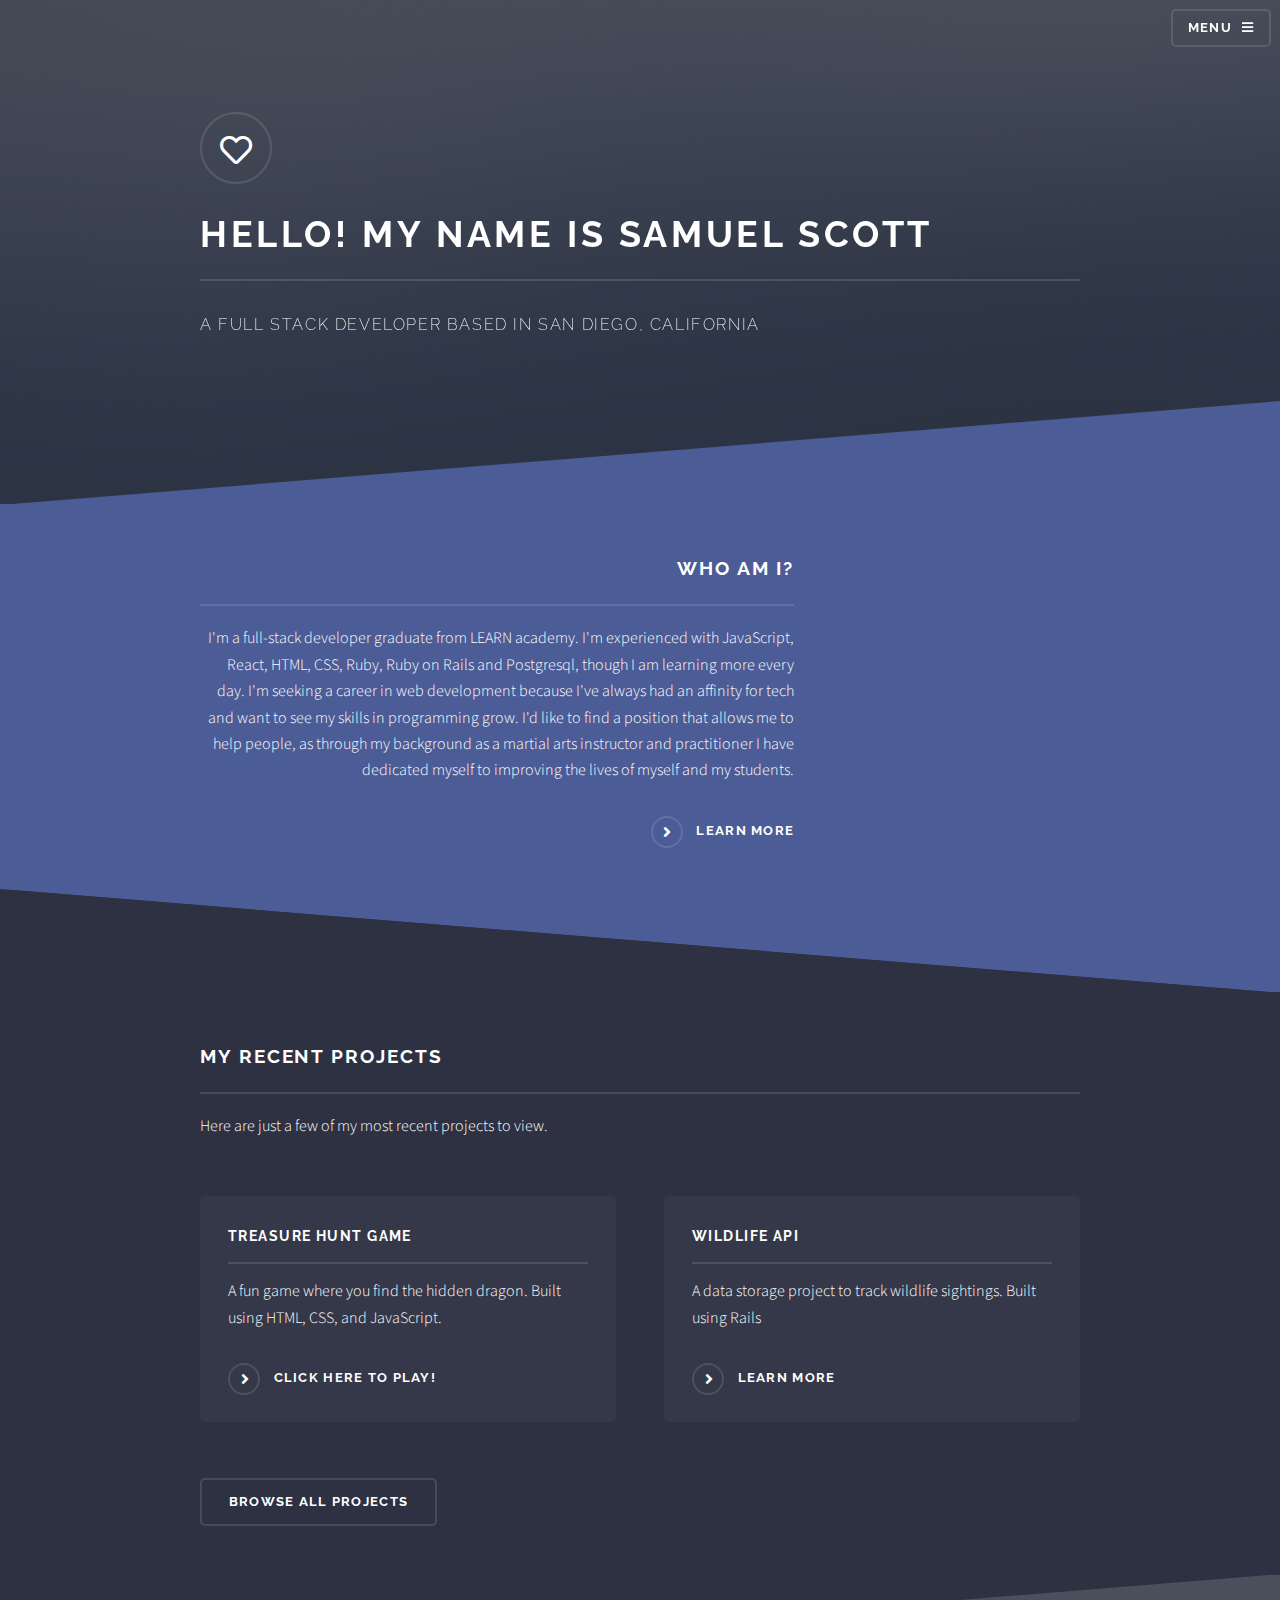
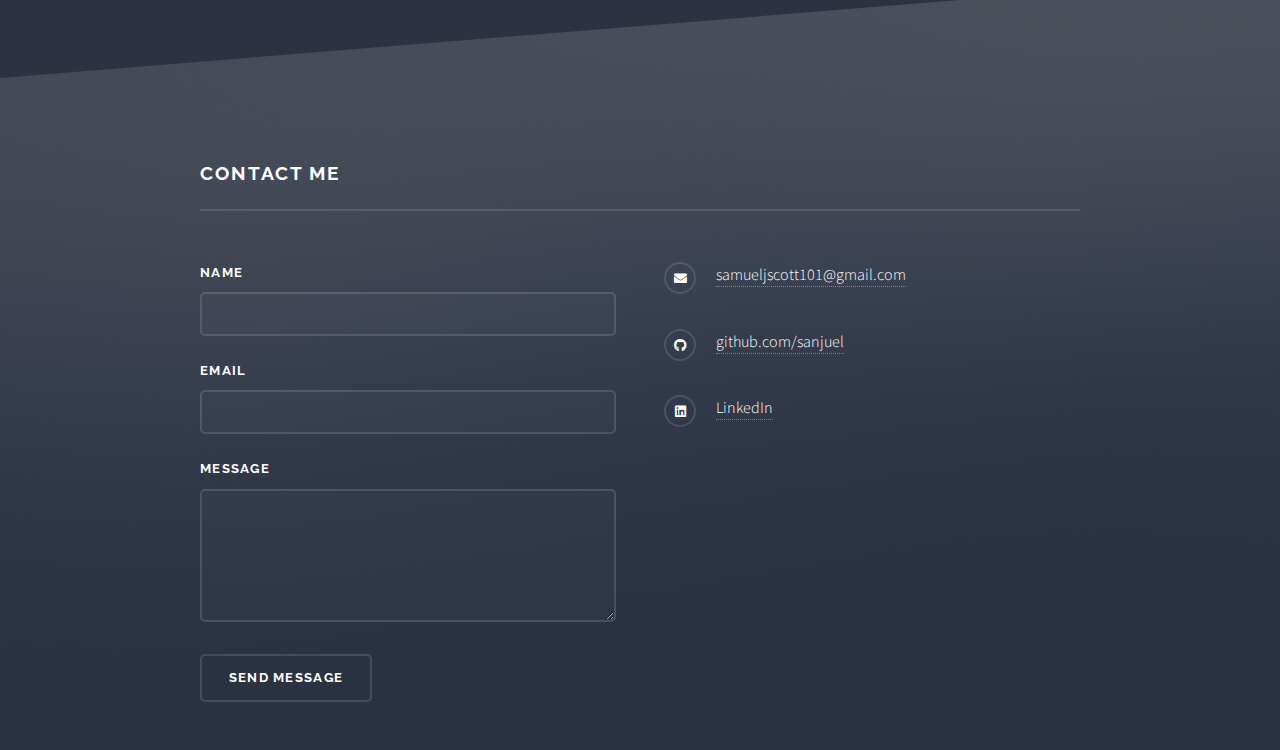
==== commit 80ae9883: "projects page added" ====
--- a/index.html
+++ b/index.html
@@ -1,12 +1,7 @@
 <!DOCTYPE HTML>
-<!--
-	Solid State by HTML5 UP
-	html5up.net | @ajlkn
-	Free for personal and commercial use under the CCA 3.0 license (html5up.net/license)
--->
 <html>
 	<head>
-		<title>Sam Scott | Portfolio</title>
+		<title>Sam Scott | Portfolio | Home</title>
 		<meta charset="utf-8" />
 		<meta name="viewport" content="width=device-width, initial-scale=1, user-scalable=no" />
 		<link rel="stylesheet" href="assets/css/main.css" />
@@ -19,7 +14,7 @@
 
 				<!-- Header -->
 					<header id="header" class="alt">
-						<h1><a href="index.html">Solid State</a></h1>
+						<h1><a href="index.html">Sam Scott | Portfolio</a></h1>
 						<nav>
 							<a href="#menu">Menu</a>
 						</nav>
@@ -40,7 +35,7 @@
 				<!-- Banner -->
 					<section id="banner">
 						<div class="inner">
-							<div class="logo"><span class="icon fa-gem"></span></div>
+							<div class="logo"><span class="icon fa-heart"></span></div>
 							<h2>Hello! My name is Samuel Scott</h2>
 							<p>A full stack developer based in San Diego, California</a></p>
 						</div>
@@ -82,18 +77,6 @@
 											<h3 class="major">Wildlife API</h3>
 											<p>A data storage project to track wildlife sightings. Built using Rails</p>
 											<a href="https://github.com/learn-academy-2022-echo/wildlife-tracker-sanjuel" class="special">Learn more</a>
-										</article>
-										<article>
-											<a href="#" class="image"><img src="https://media.istockphoto.com/photos/neon-sign-board-bar-open-picture-id1285323857?k=20&m=1285323857&s=612x612&w=0&h=jeiad3pO0yytY8AEU-sG7zMI-6wfxdQrDWWQQZ725_w=" alt="" /></a>
-											<h3 class="major">Ogre The Moon</h3>
-											<p>A fun text-based terminal game with countless possibilities.</p>
-											<a href="https://github.com/sanjuel/my-text-based-game" class="special">Learn more</a>
-										</article>
-										<article>
-											<a href="#" class="image"><img src="https://img.freepik.com/free-vector/neon-style-coming-soon-glowing-background-design_1017-25516.jpg?w=2000" alt="" /></a>
-											<h3 class="major">Coming Soon!</h3>
-											<p>A future project will go here</p>
-											<a href="https://github.com/sanjuel" class="special">Learn more</a>
 										</article>
 									</section>
 									<ul class="actions">
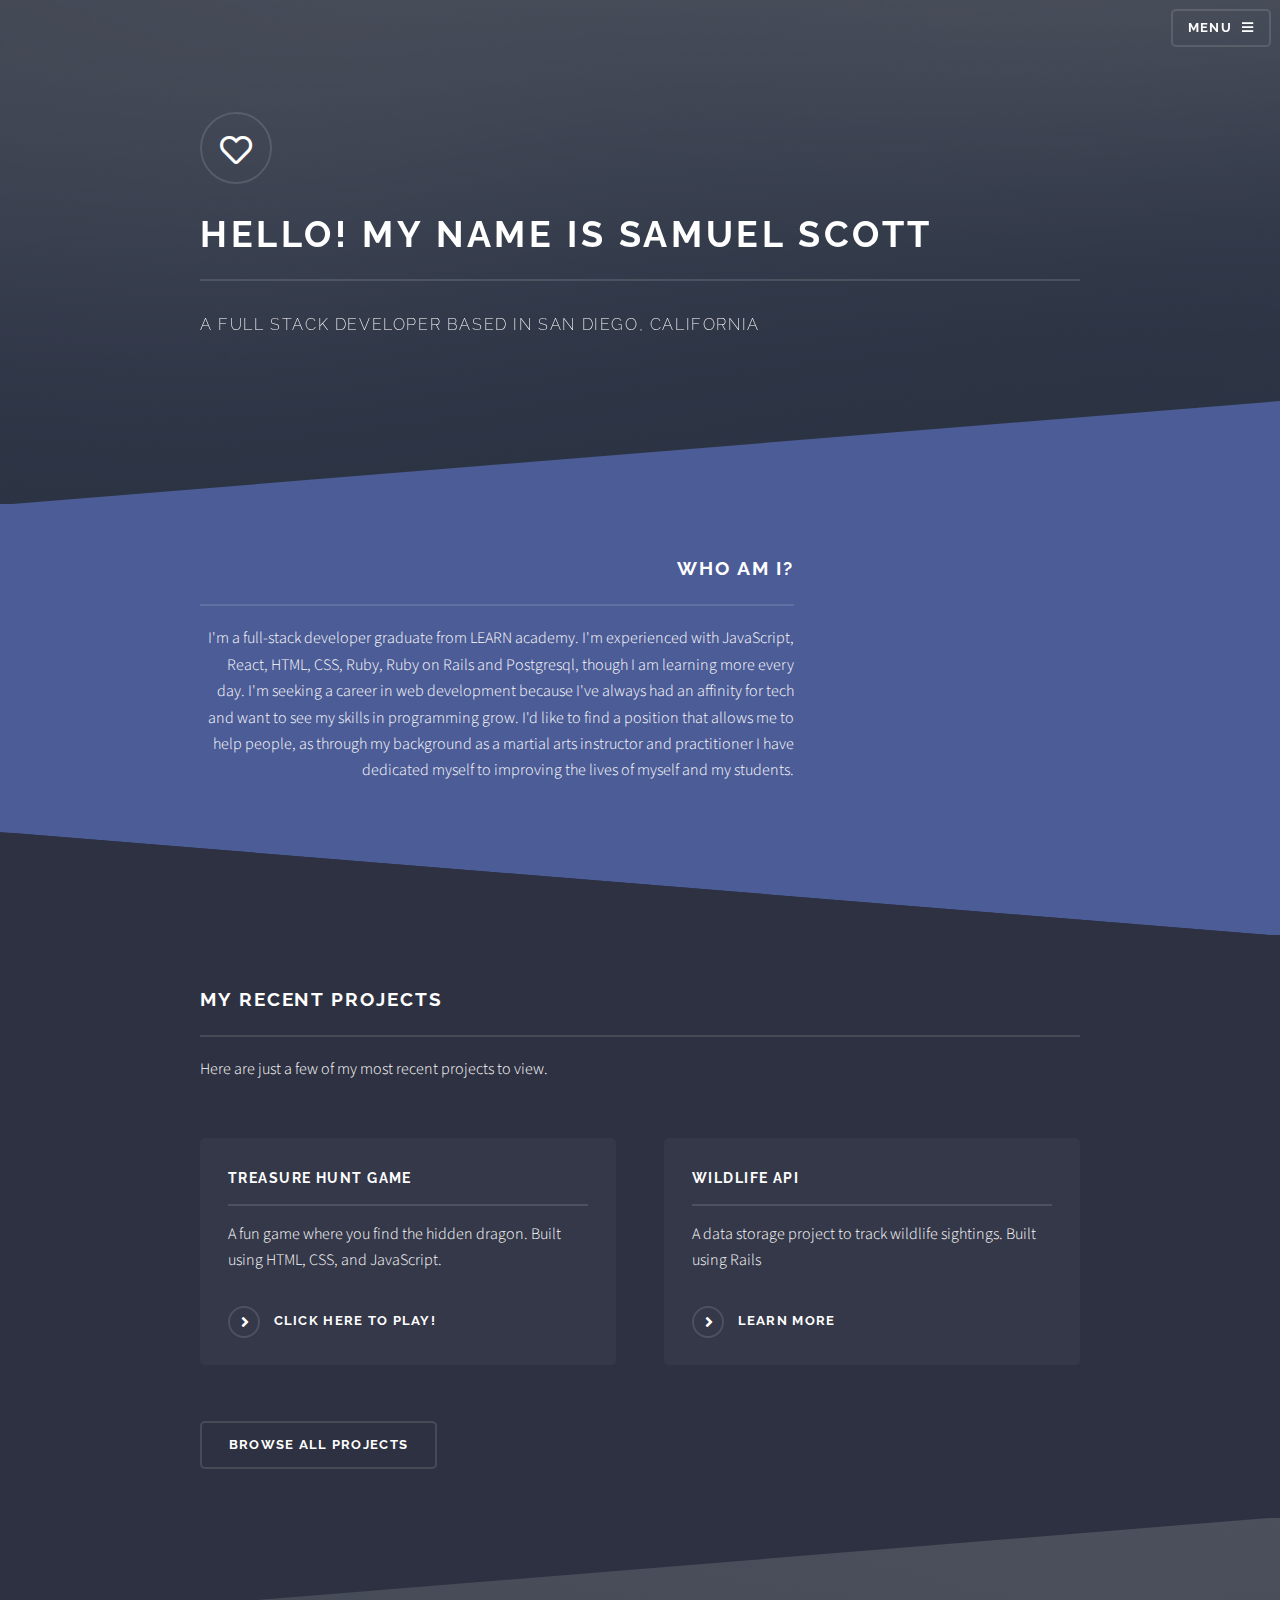
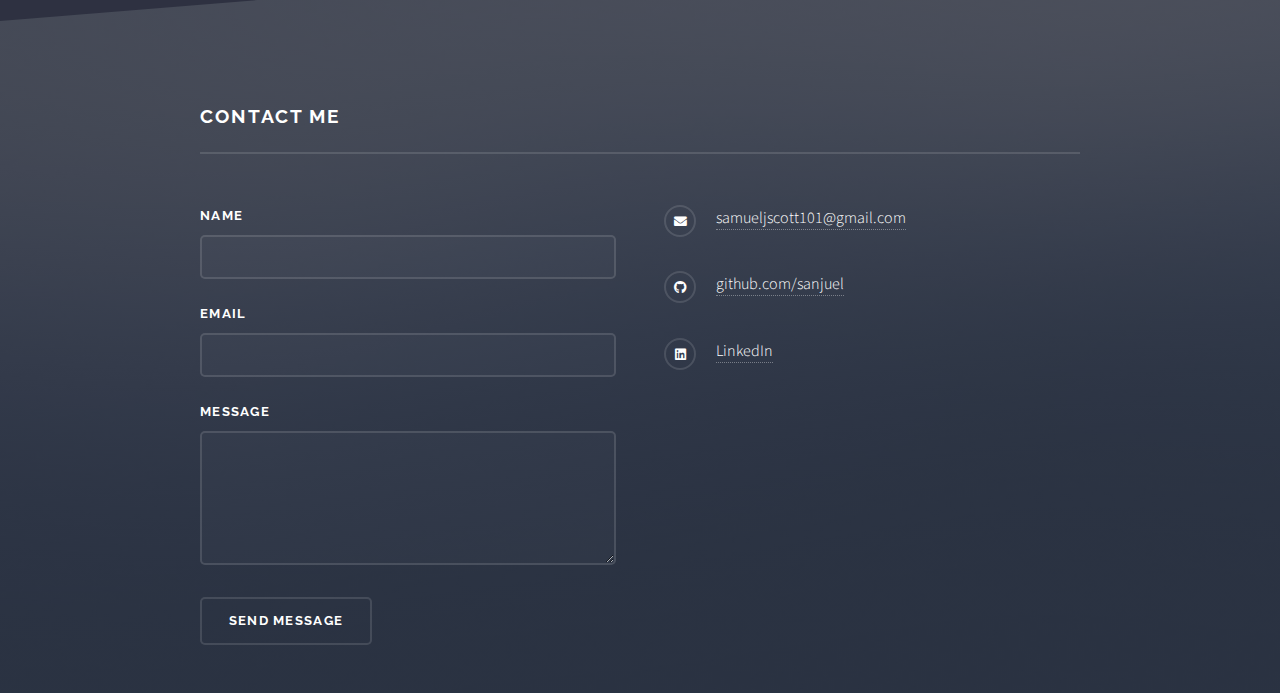
==== commit 93193231: "Merge pull request #3 from sanjuel/link-fix" ====
--- a/index.html
+++ b/index.html
@@ -26,7 +26,7 @@
 							<h2>Menu</h2>
 							<ul class="links">
 								<li><a href="index.html">Home</a></li>
-								<li><a href="generic.html">Projects</a></li>
+								<li><a href="projects.html">Projects</a></li>
 							</ul>
 							<a href="#" class="close">Close</a>
 						</div>
@@ -51,7 +51,6 @@
 									<div class="content">
 										<h2 class="major">Who am i?</h2>
 										<p>I'm a full-stack developer graduate from LEARN academy. I'm experienced with JavaScript, React, HTML, CSS, Ruby, Ruby on Rails and Postgresql, though I am learning more every day. I'm seeking a career in web development because I've always had an affinity for tech and want to see my skills in programming grow. I'd like to find a position that allows me to help people, as through my background as a martial arts instructor and practitioner I have dedicated myself to improving the lives of myself and my students.</p>
-										<a href="#" class="special">Learn more</a>
 									</div>
 								</div>
 							</section>
@@ -80,7 +79,7 @@
 										</article>
 									</section>
 									<ul class="actions">
-										<li><a href="generic.html" class="button">Browse All Projects</a></li>
+										<li><a href="projects.html" class="button">Browse All Projects</a></li>
 									</ul>
 								</div>
 							</section>
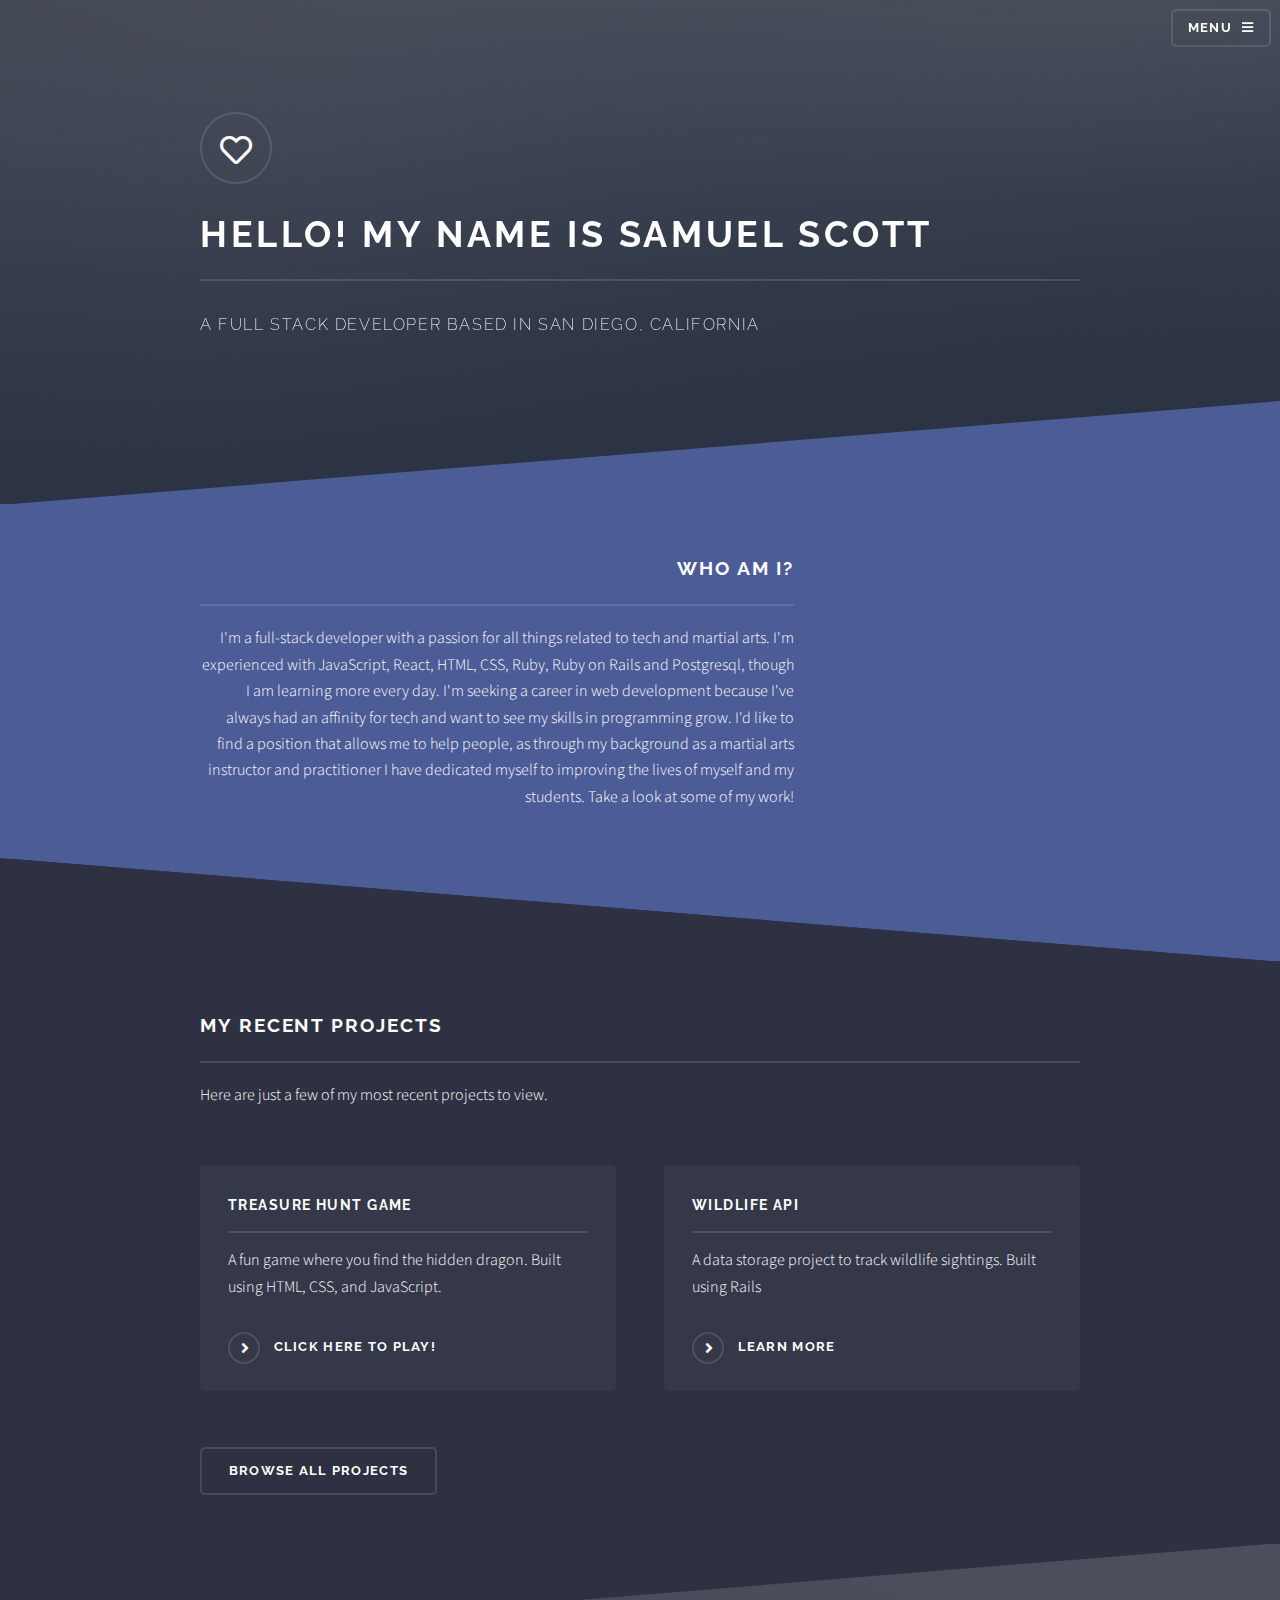
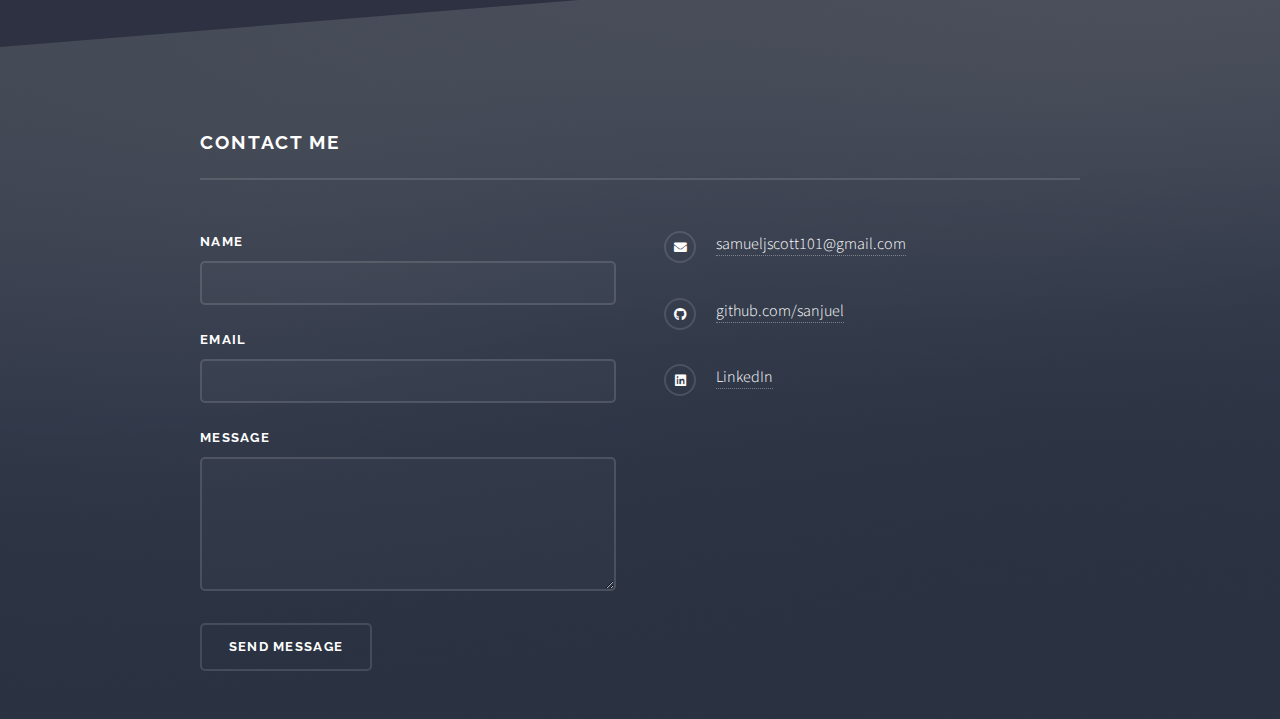
==== commit 36ef891d: "Merge pull request #6 from sanjuel/aboutme" ====
--- a/index.html
+++ b/index.html
@@ -50,7 +50,7 @@
 									<a href="#" class="image"><img src="https://media-exp1.licdn.com/dms/image/C4E03AQEOgPoeTINF5A/profile-displayphoto-shrink_200_200/0/1663002643532?e=1668643200&v=beta&t=92mUhHcbJYJAGzETKtUBp2yFVfrN0C6-hkwJCQL7qOs" alt="" /></a>
 									<div class="content">
 										<h2 class="major">Who am i?</h2>
-										<p>I'm a full-stack developer graduate from LEARN academy. I'm experienced with JavaScript, React, HTML, CSS, Ruby, Ruby on Rails and Postgresql, though I am learning more every day. I'm seeking a career in web development because I've always had an affinity for tech and want to see my skills in programming grow. I'd like to find a position that allows me to help people, as through my background as a martial arts instructor and practitioner I have dedicated myself to improving the lives of myself and my students.</p>
+										<p>I'm a full-stack developer with a passion for all things related to tech and martial arts. I'm experienced with JavaScript, React, HTML, CSS, Ruby, Ruby on Rails and Postgresql, though I am learning more every day. I'm seeking a career in web development because I've always had an affinity for tech and want to see my skills in programming grow. I'd like to find a position that allows me to help people, as through my background as a martial arts instructor and practitioner I have dedicated myself to improving the lives of myself and my students. Take a look at some of my work!</p>
 									</div>
 								</div>
 							</section>
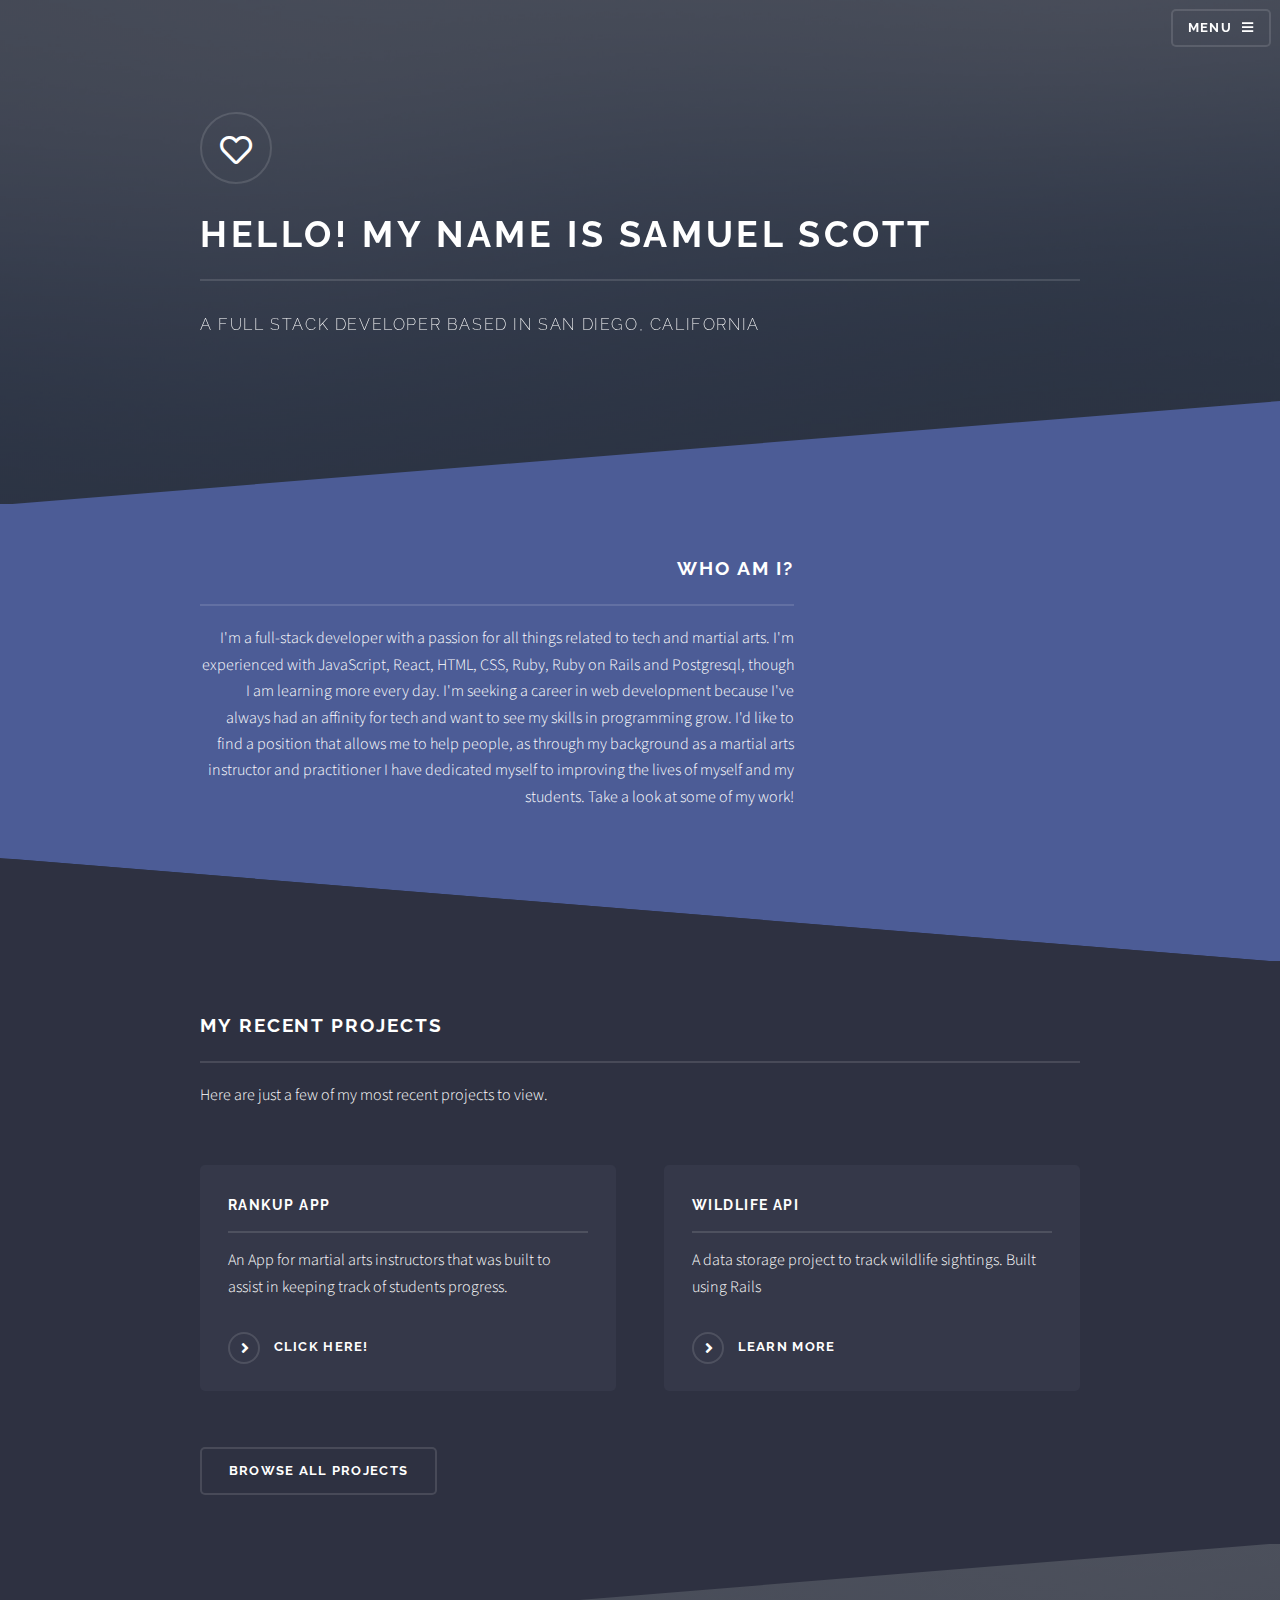
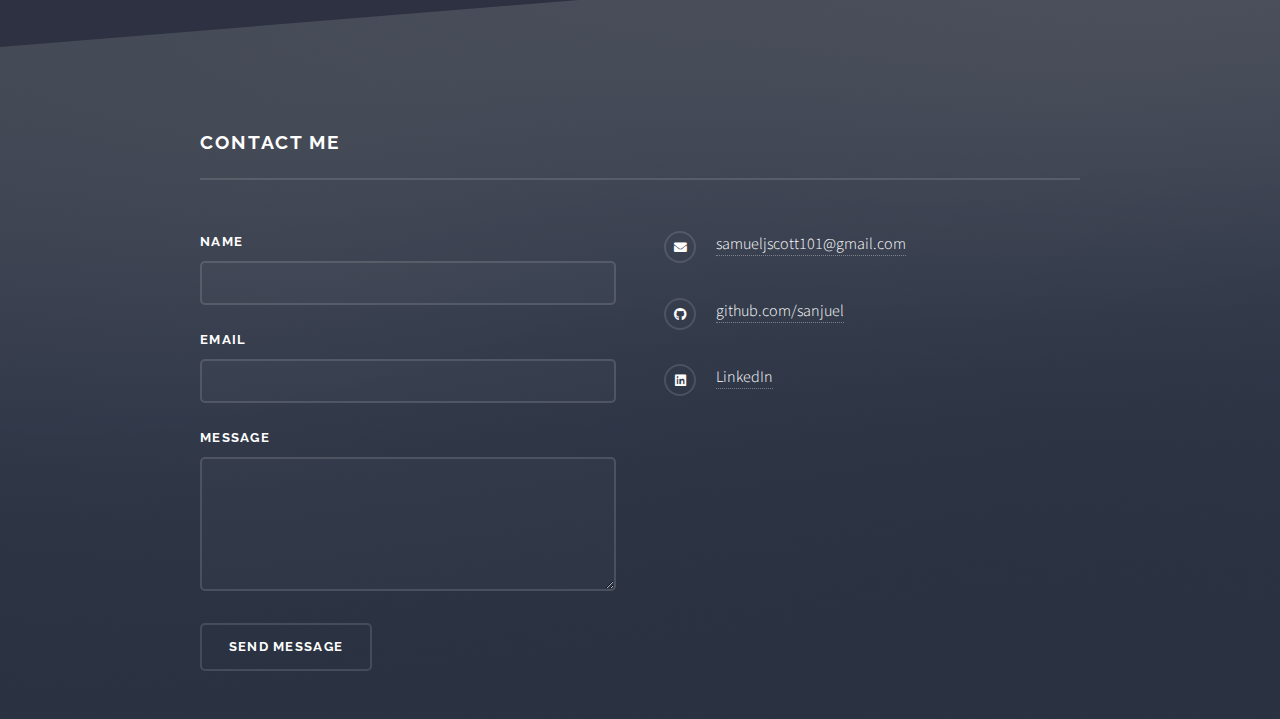
==== commit c47cc752: "updated with more projects" ====
--- a/index.html
+++ b/index.html
@@ -66,10 +66,10 @@
 									<p>Here are just a few of my most recent projects to view.</p>
 									<section class="features">
 										<article>
-											<a href="#" class="image"><img src="https://www.rd.com/wp-content/uploads/2020/01/GettyImages-154237046.jpg?resize=680,453" alt="" /></a>
-											<h3 class="major">Treasure Hunt Game</h3>
-											<p>A fun game where you find the hidden dragon. Built using HTML, CSS, and JavaScript.</p>
-											<a href="https://sanjuel.github.io/treasure-hunt/" class="special">Click Here To Play!</a>
+											<a href="#" class="image"><img src="https://i.pinimg.com/originals/71/66/d7/7166d7726b071f855ddb17c77ef7ea72.jpg" alt="" /></a>
+											<h3 class="major">RankUp App</h3>
+											<p>An App for martial arts instructors that was built to assist in keeping track of students progress.</p>
+											<a href="http://rankupapp.herokuapp.com/" class="special">Click Here!</a>
 										</article>
 										<article>
 											<a href="https://github.com/learn-academy-2022-echo/wildlife-tracker-sanjuel" class="image"><img src="https://res.cloudinary.com/dtpgi0zck/image/upload/s--JolrvVlE--/c_fill,h_580,w_860/v1/EducationHub/photos/asian-elephant-family.jpg" alt="" /></a>
